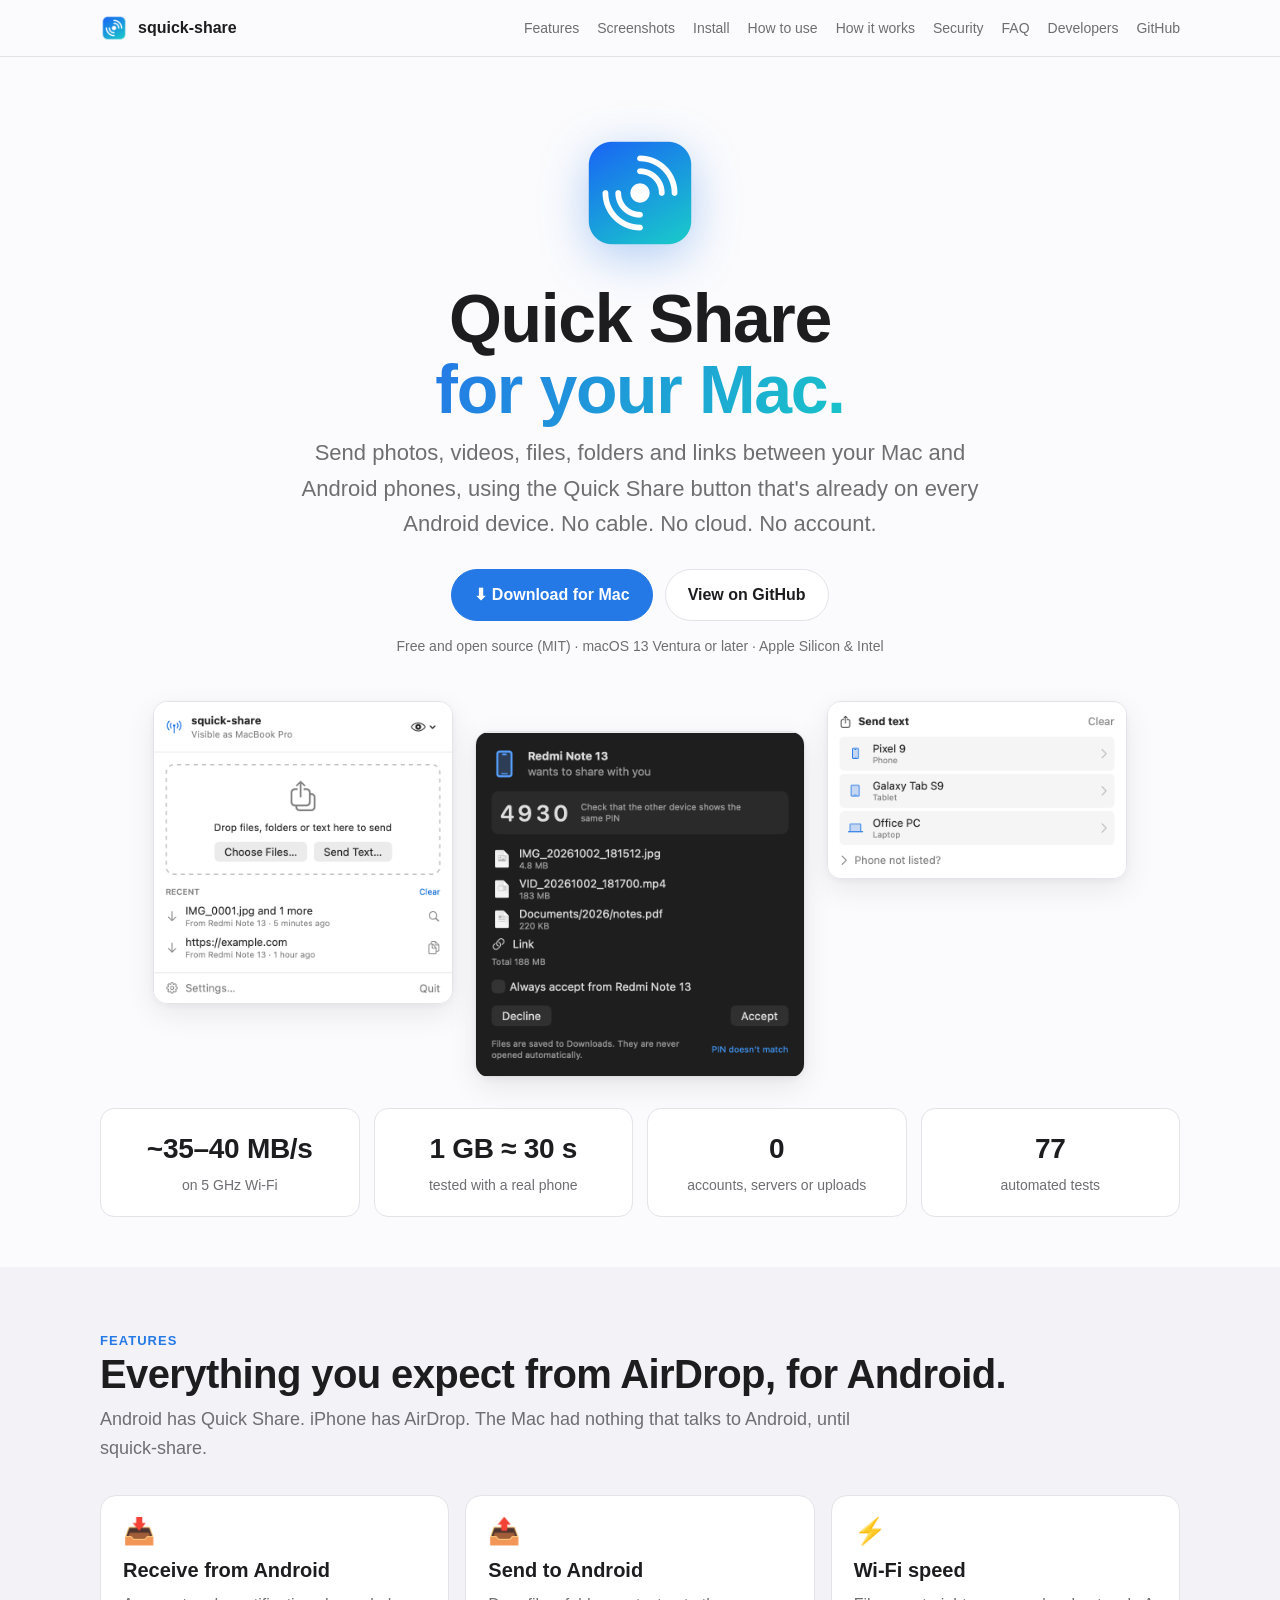
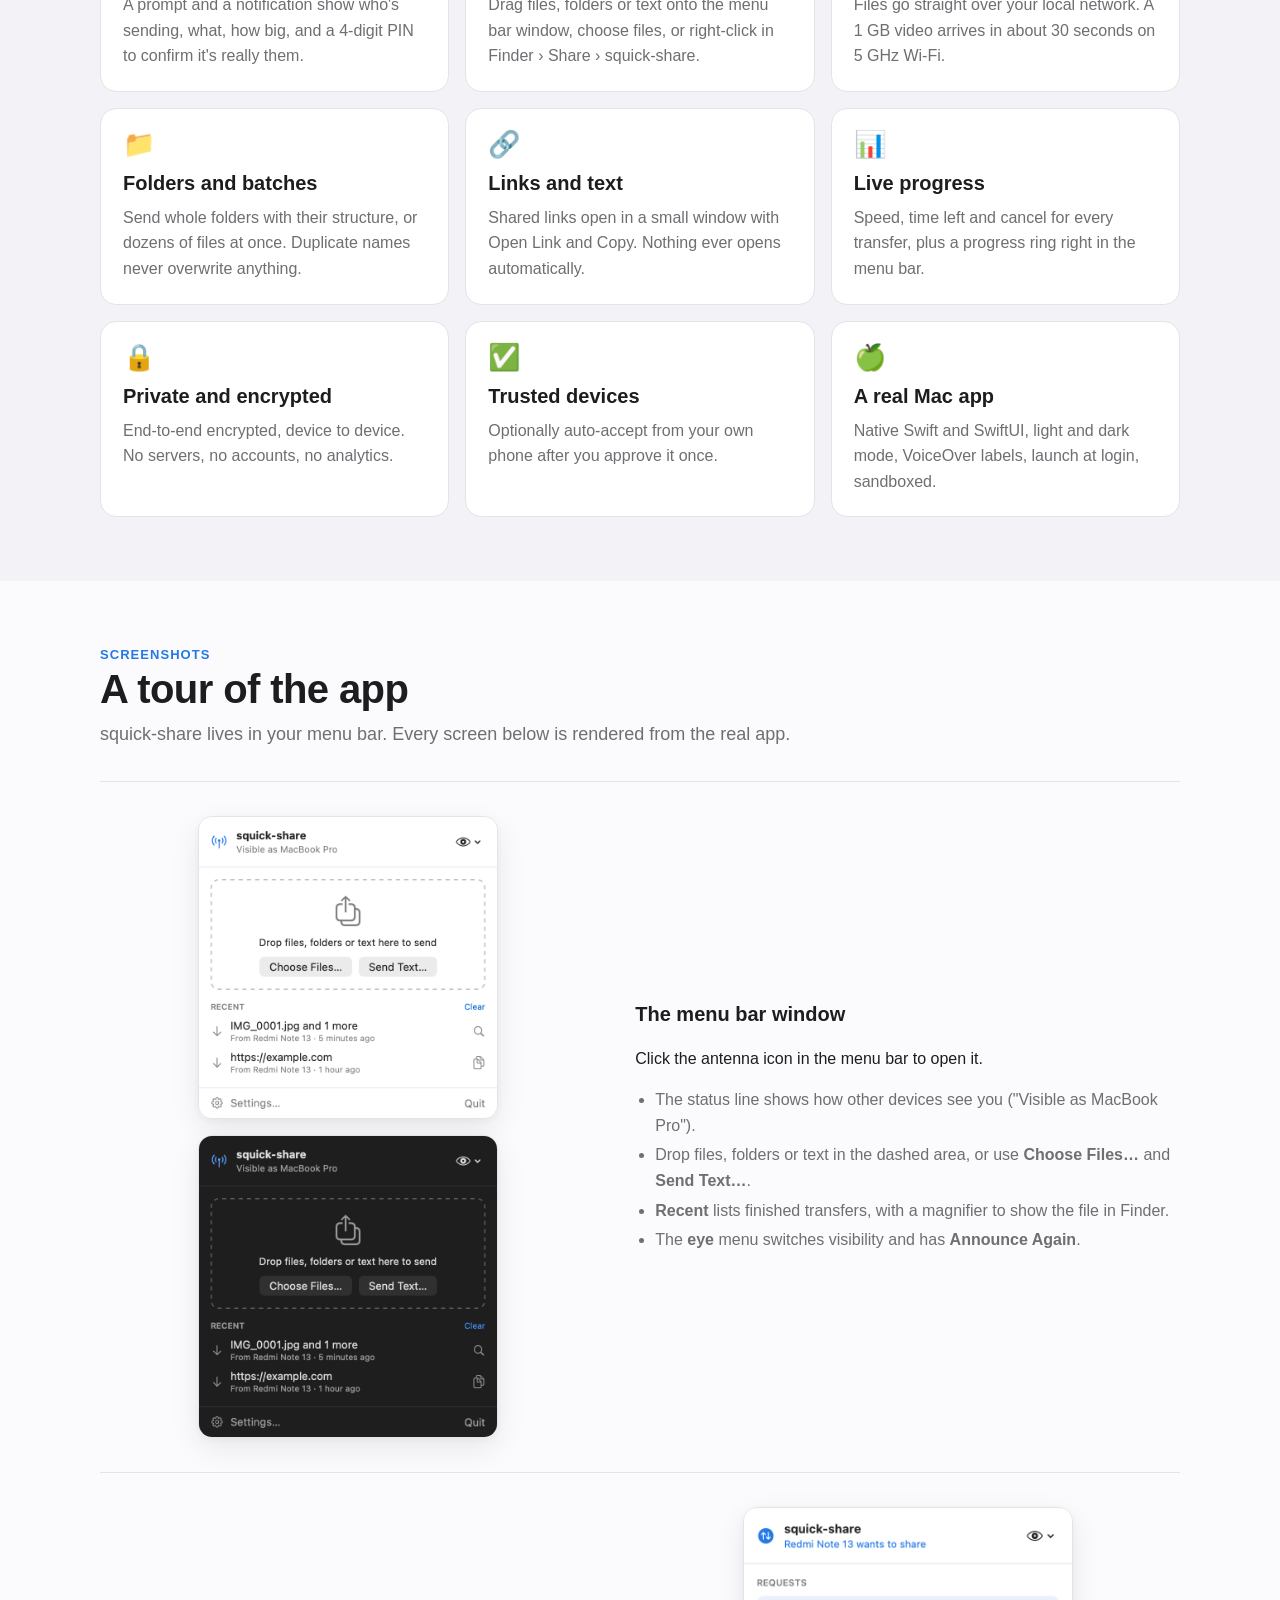
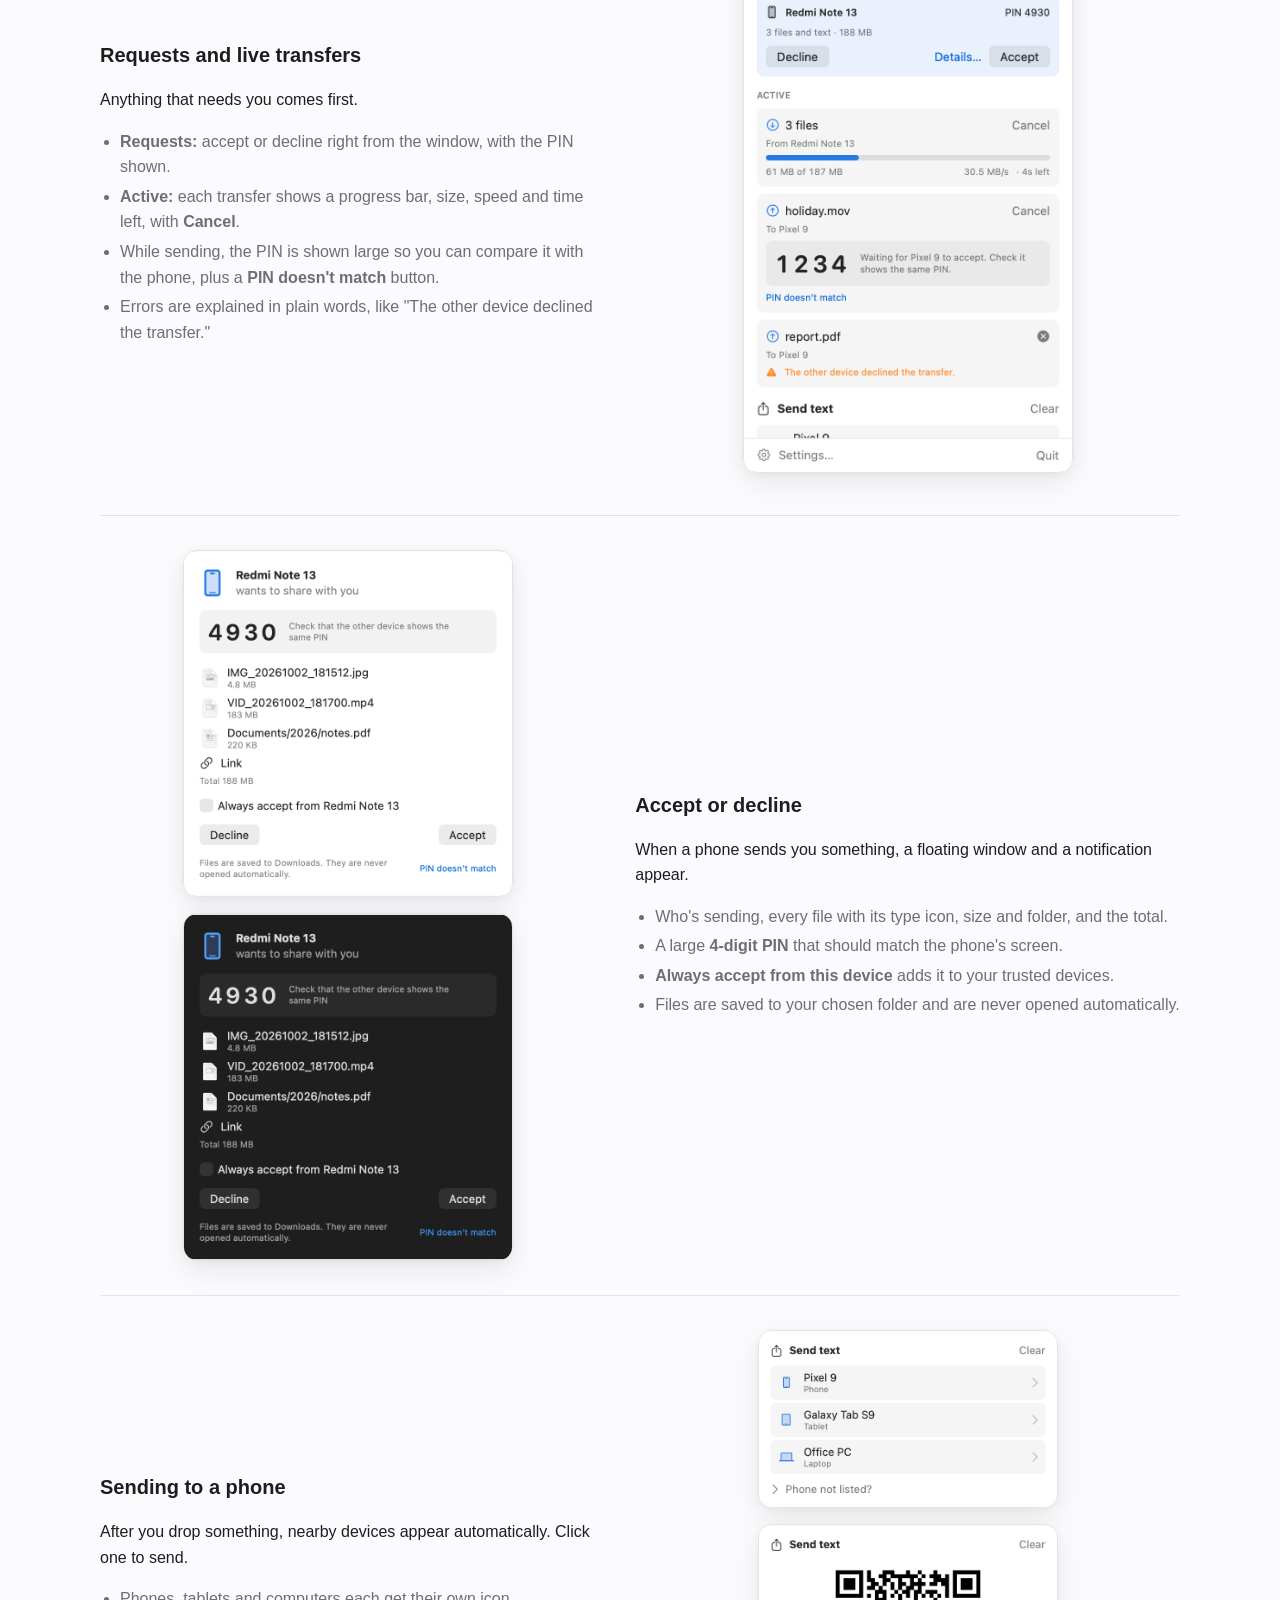
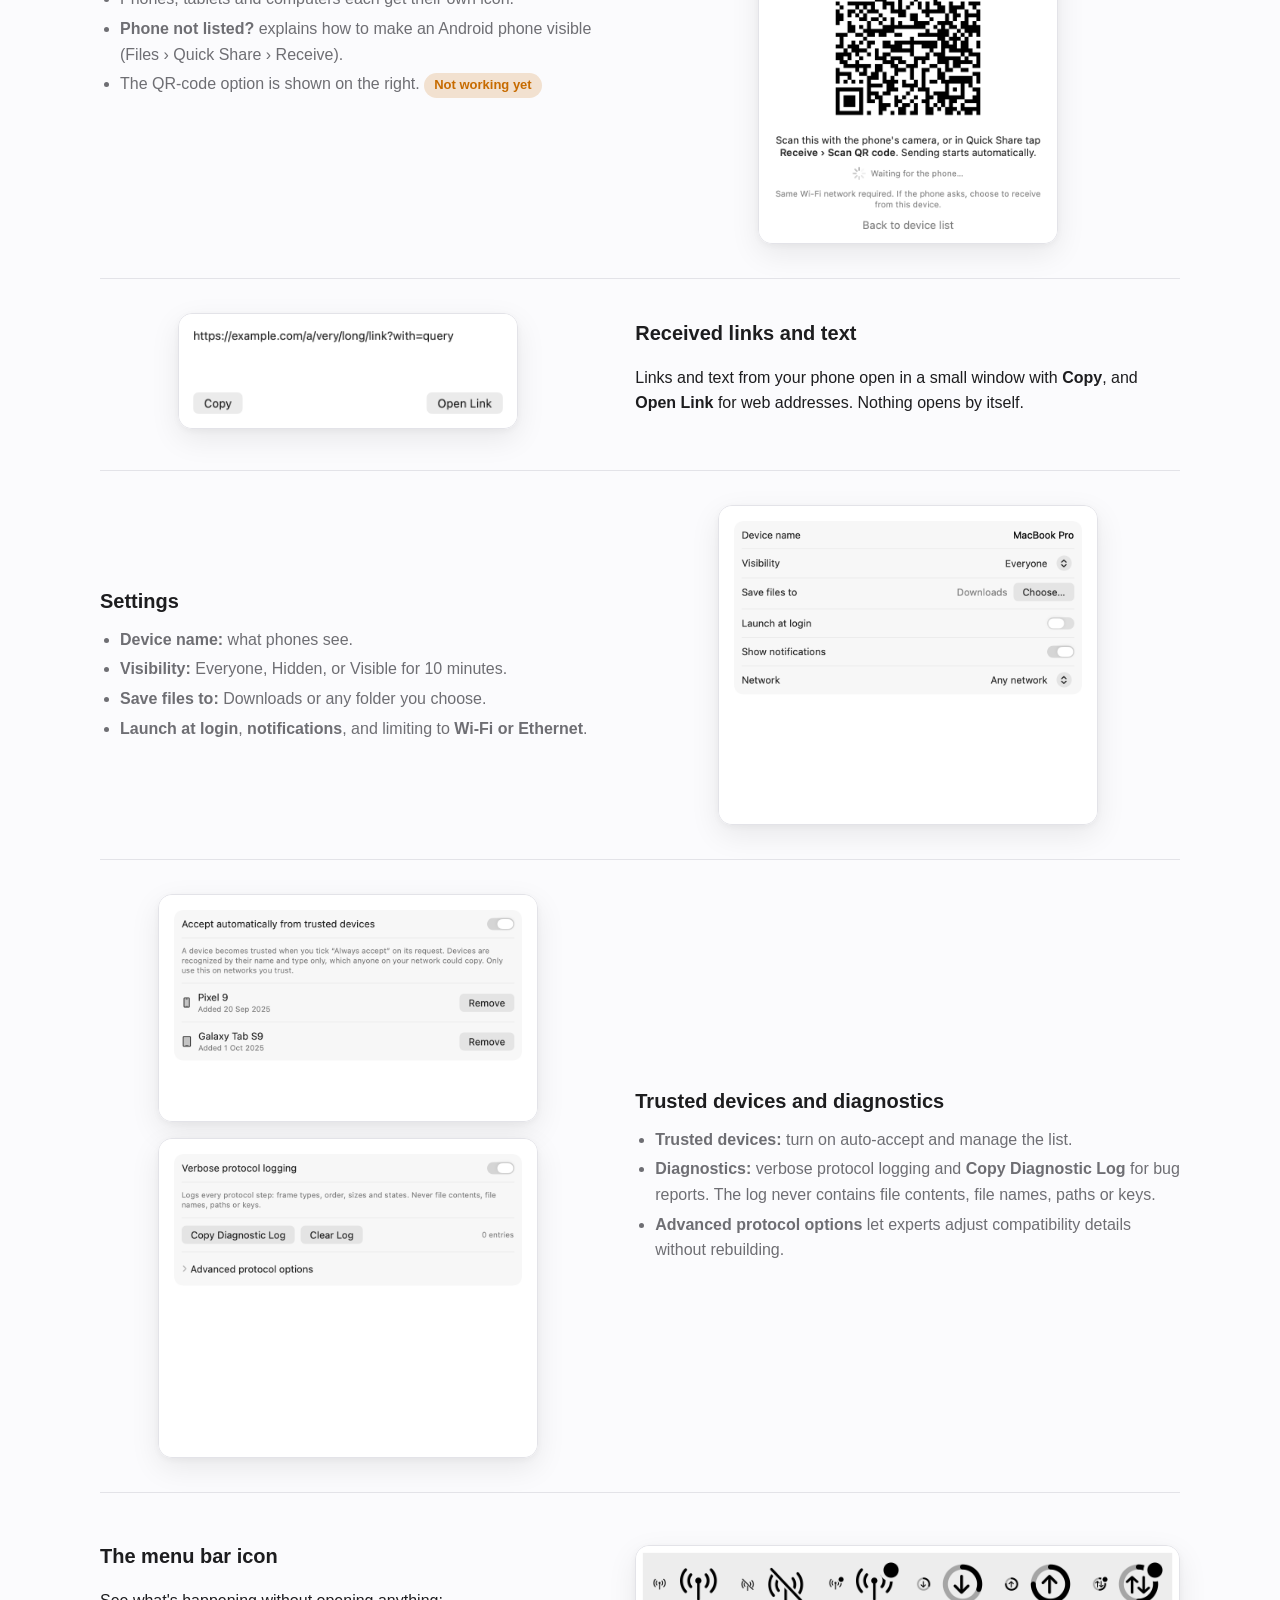
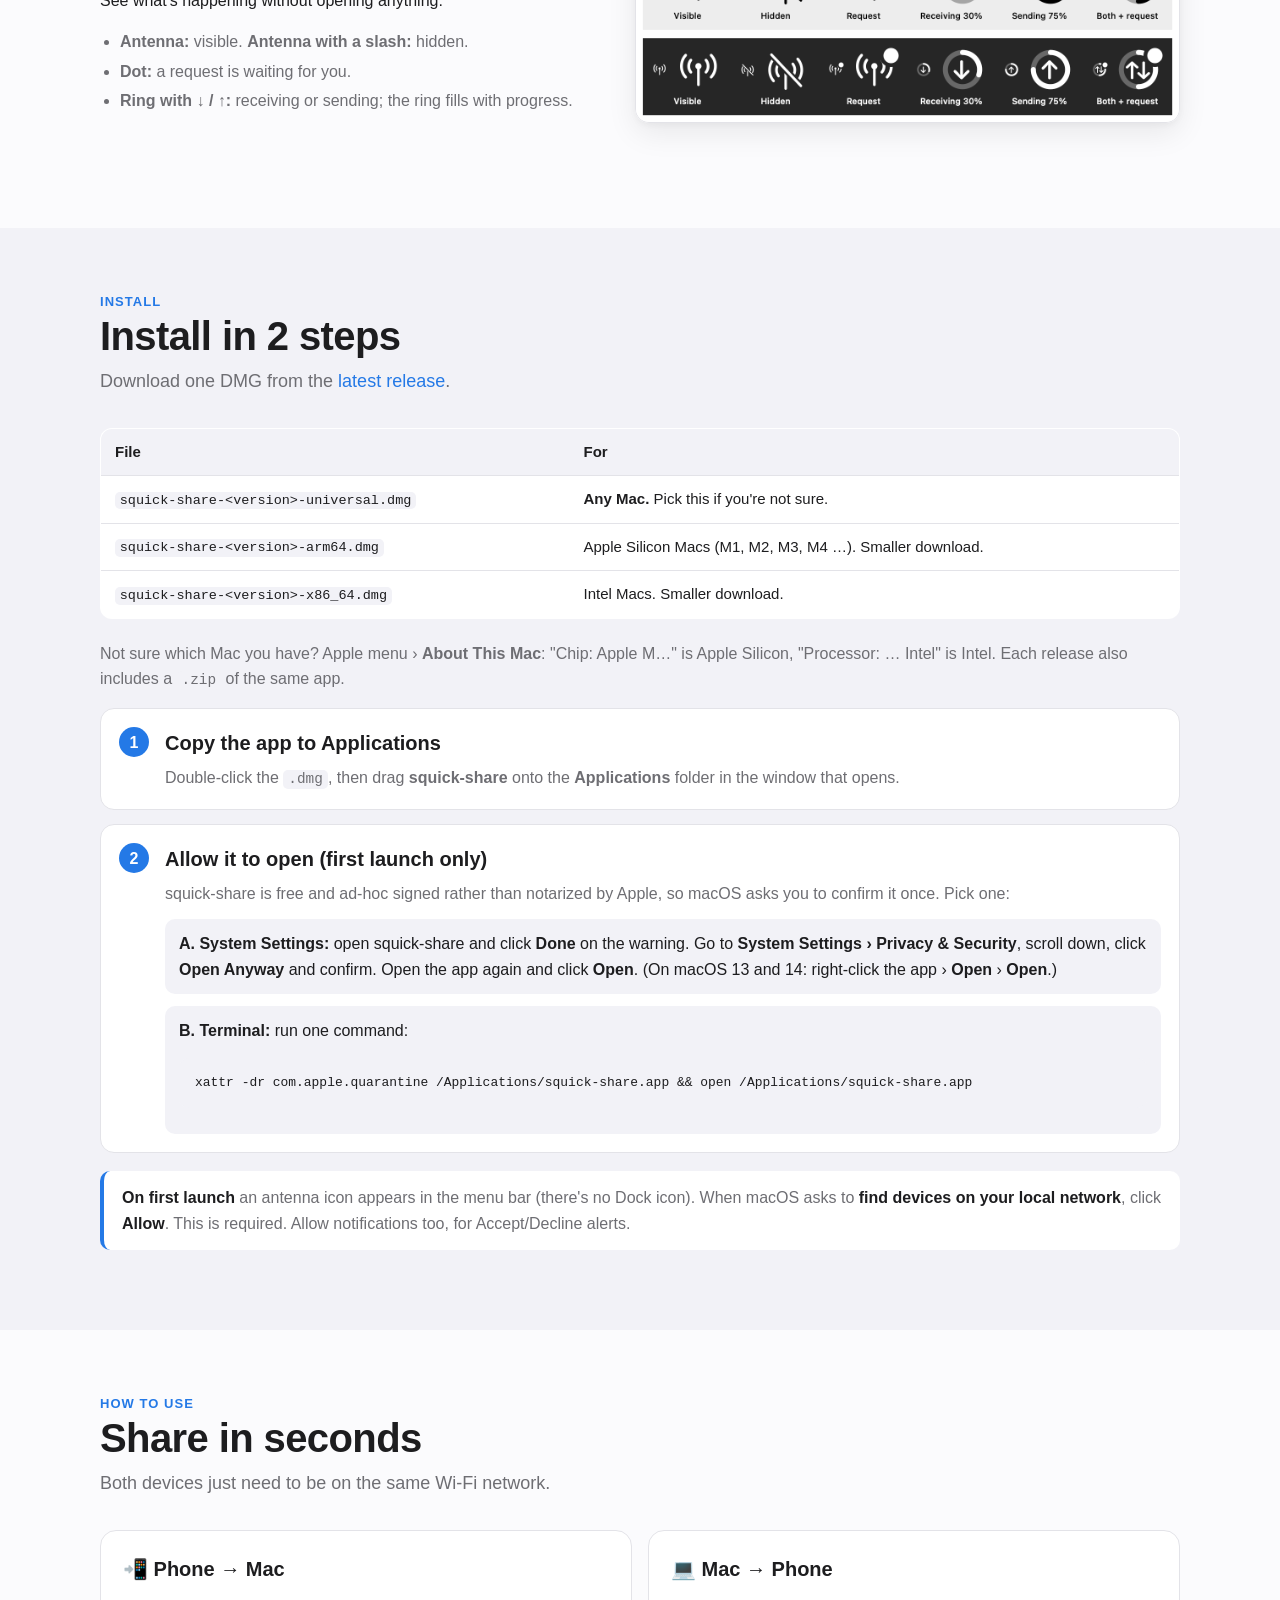
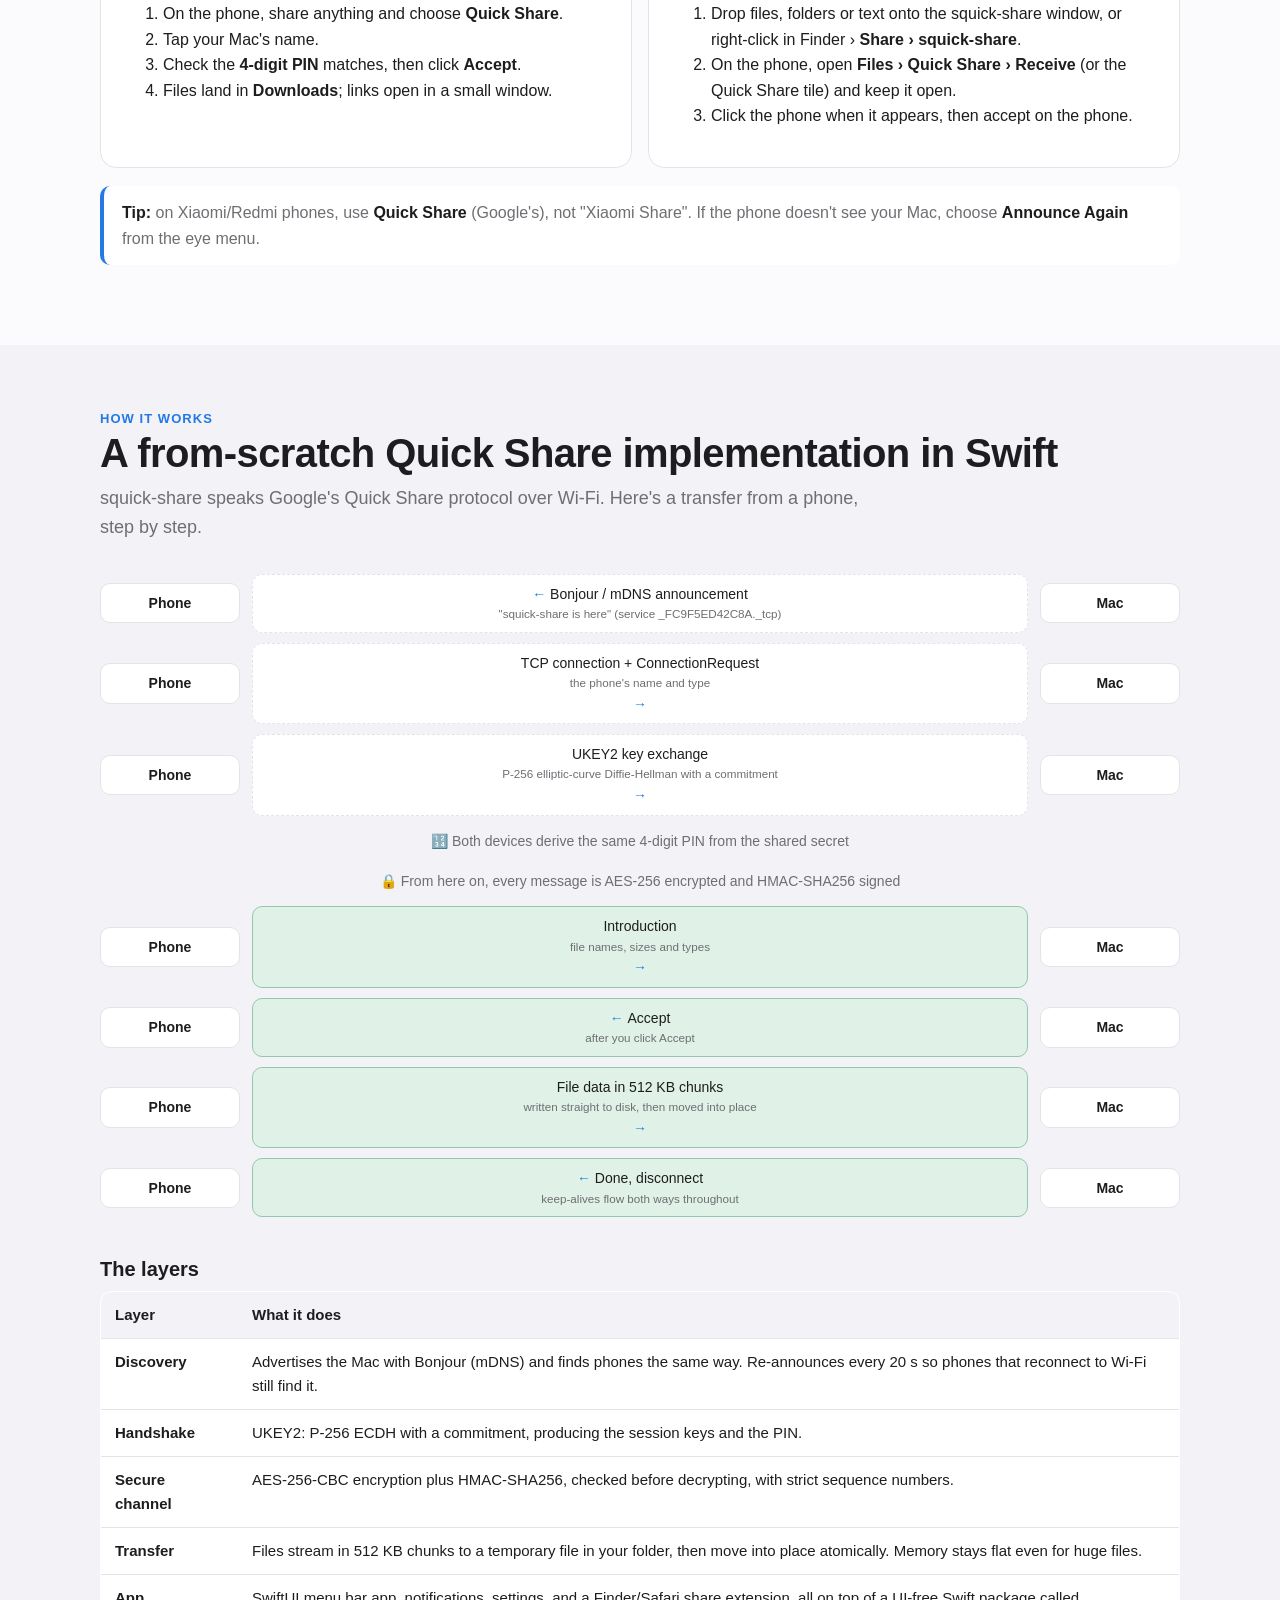
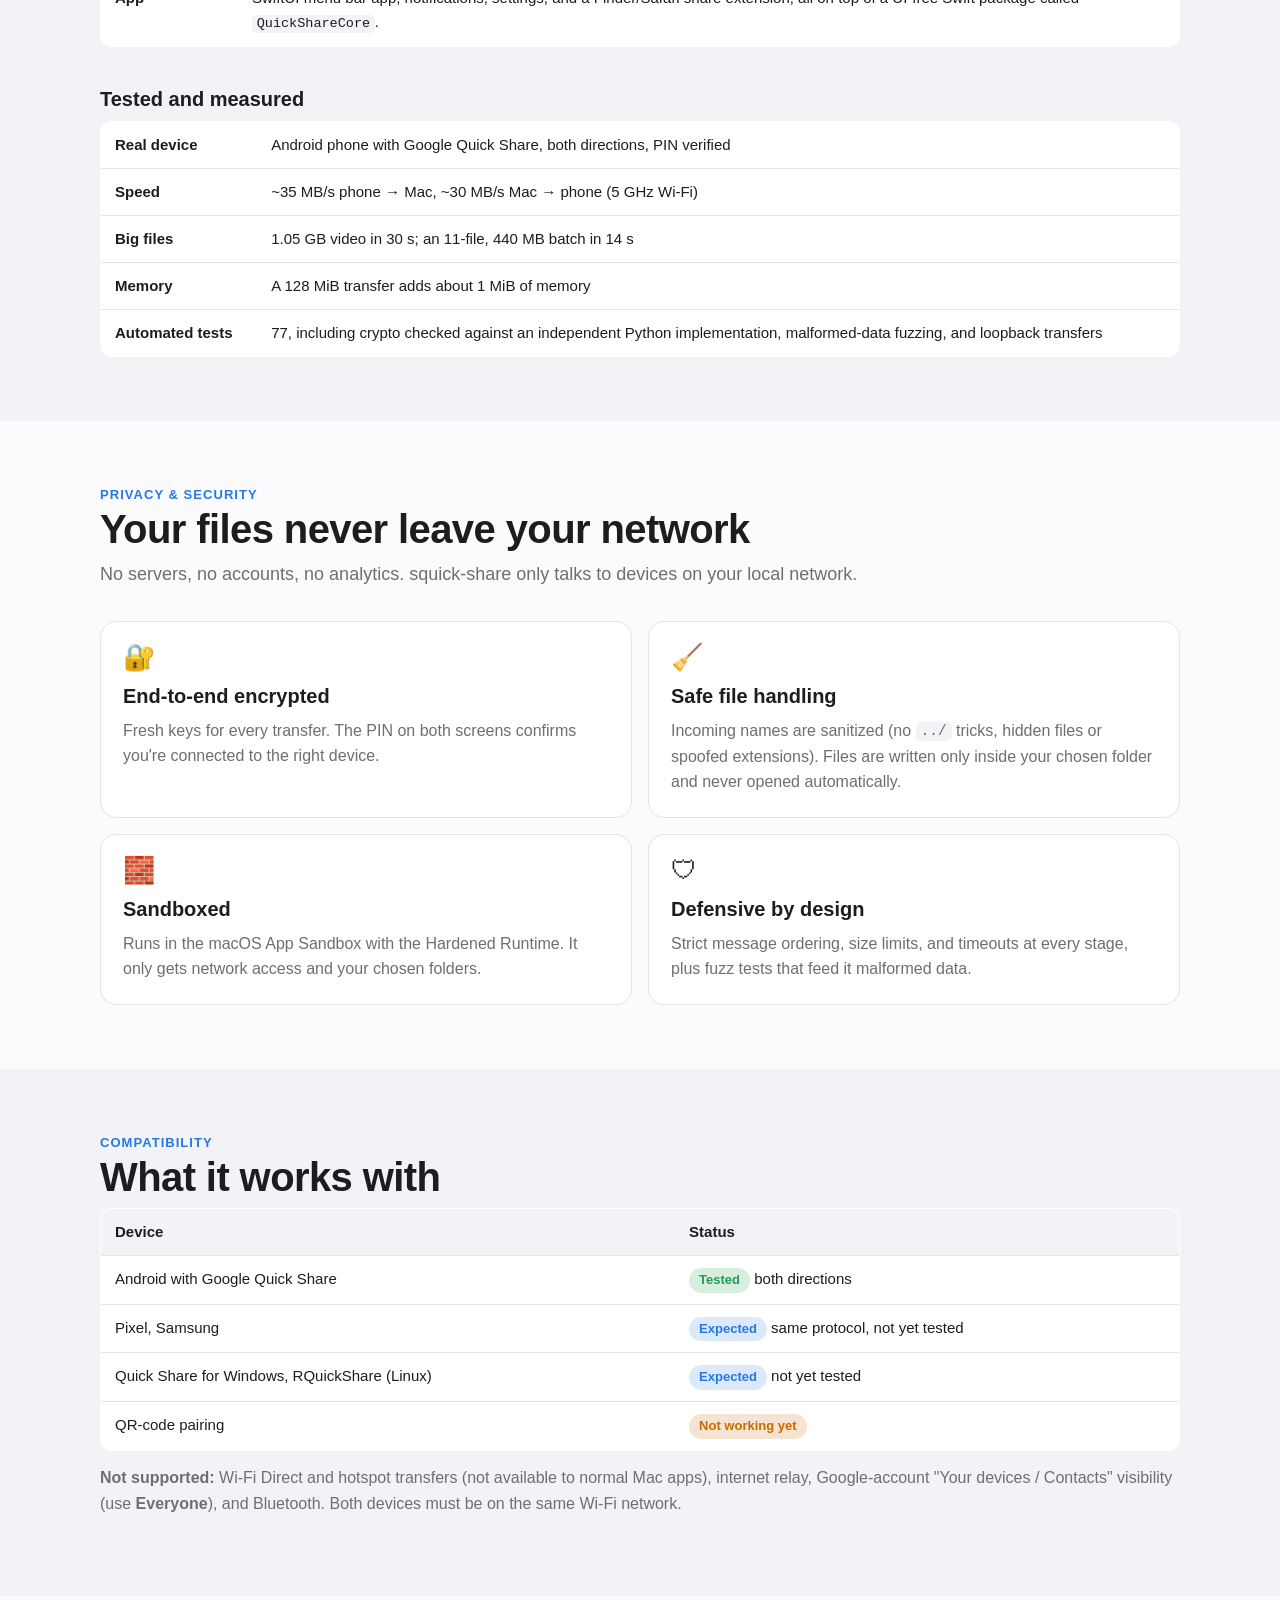
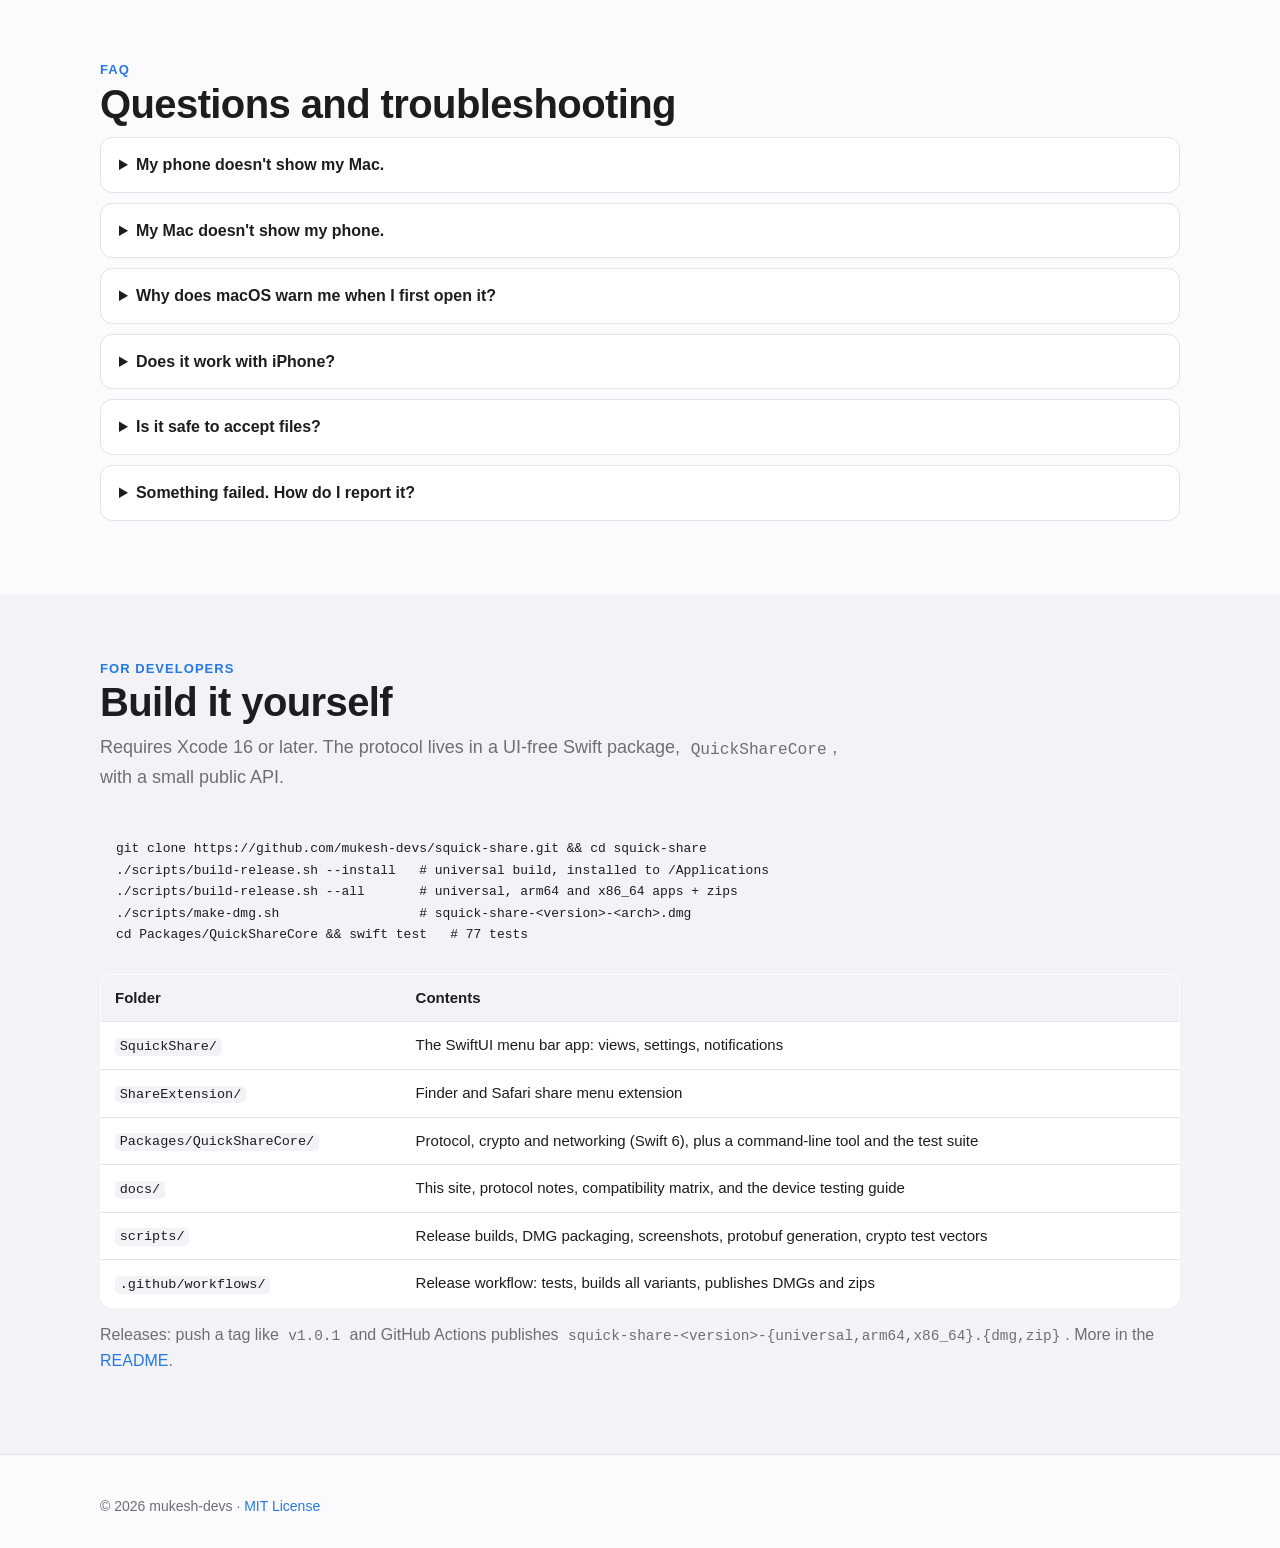
==== docs/index.html @ 453e398e "Docs site: GitHub Pages landing page, screenshots and social preview - docs/index.html: single-page " ====
<!doctype html>
<html lang="en">
<head>
<meta charset="utf-8">
<meta name="viewport" content="width=device-width, initial-scale=1, viewport-fit=cover">
<title>squick-share — Quick Share for your Mac</title>
<meta name="description" content="squick-share is a free, native macOS menu bar app that sends and receives files, folders and links with Android phones using Quick Share. No cable, no cloud, no account.">
<!-- Link previews (WhatsApp, Slack, X, LinkedIn…). These need full addresses, not relative paths.
     Regenerate the image with: swift scripts/make-social-preview.swift -->
<meta property="og:type" content="website">
<meta property="og:site_name" content="squick-share">
<meta property="og:title" content="squick-share — Quick Share for your Mac">
<meta property="og:description" content="AirDrop-style sharing between your Mac and Android phones. Free, private, encrypted, native.">
<meta property="og:url" content="https://mukesh-devs.github.io/squick-share/">
<meta property="og:image" content="https://mukesh-devs.github.io/squick-share/images/social-preview.png">
<meta property="og:image:width" content="1200">
<meta property="og:image:height" content="630">
<meta property="og:image:alt" content="squick-share: Quick Share for your Mac, with screenshots of the menu bar window and an incoming transfer">
<meta name="twitter:card" content="summary_large_image">
<meta name="twitter:title" content="squick-share — Quick Share for your Mac">
<meta name="twitter:description" content="AirDrop-style sharing between your Mac and Android phones. Free, private, encrypted, native.">
<meta name="twitter:image" content="https://mukesh-devs.github.io/squick-share/images/social-preview.png">
<link rel="icon" type="image/png" href="images/app-icon.png">
<style>
  :root {
    --bg: #fbfbfd;
    --bg-alt: #f2f2f7;
    --card: #ffffff;
    --text: #1d1d1f;
    --muted: #6e6e73;
    --line: #e3e3e8;
    --accent: #2479e6;
    --accent-2: #19c3c9;
    --ok: #1f9d55;
    --warn: #c76b00;
    --code-bg: #f2f2f7;
    --shadow: 0 10px 30px rgba(0, 0, 0, 0.08), 0 2px 6px rgba(0, 0, 0, 0.04);
    color-scheme: light;
  }
  @media (prefers-color-scheme: dark) {
    :root {
      --bg: #0f1012;
      --bg-alt: #17181b;
      --card: #1c1d21;
      --text: #f5f5f7;
      --muted: #a1a1a6;
      --line: #2c2d31;
      --accent: #5aa2ff;
      --accent-2: #3fd6db;
      --ok: #4ad07f;
      --warn: #ffb04a;
      --code-bg: #232428;
      --shadow: 0 10px 30px rgba(0, 0, 0, 0.45);
      color-scheme: dark;
    }
  }
  * { box-sizing: border-box; }
  html { scroll-behavior: smooth; scroll-padding-top: 72px; }
  body {
    margin: 0;
    background: var(--bg);
    color: var(--text);
    font: 16px/1.6 -apple-system, BlinkMacSystemFont, "SF Pro Text", "Segoe UI", Roboto, Helvetica, Arial, sans-serif;
    -webkit-font-smoothing: antialiased;
  }
  a { color: var(--accent); text-decoration: none; }
  a:hover { text-decoration: underline; }
  img { max-width: 100%; height: auto; }
  code, pre { font-family: ui-monospace, "SF Mono", Menlo, Consolas, monospace; font-size: 0.9em; }
  code { background: var(--code-bg); padding: 0.1em 0.35em; border-radius: 5px; }
  pre { background: var(--code-bg); padding: 14px 16px; border-radius: 10px; overflow-x: auto; line-height: 1.5; }
  pre code { background: none; padding: 0; }
  .wrap { max-width: 1120px; margin: 0 auto; padding: 0 20px; }

  /* Navigation */
  nav {
    position: sticky; top: env(safe-area-inset-top, 0px); z-index: 10;
    background: color-mix(in srgb, var(--bg) 82%, transparent);
    backdrop-filter: saturate(180%) blur(16px); -webkit-backdrop-filter: saturate(180%) blur(16px);
    border-bottom: 1px solid var(--line);
  }
  nav .wrap { display: flex; align-items: center; gap: 18px; height: 56px; }
  nav .brand { display: flex; align-items: center; gap: 10px; font-weight: 700; color: var(--text); }
  nav .brand img { width: 28px; height: 28px; }
  nav .links { display: flex; gap: 18px; margin-left: auto; overflow-x: auto; white-space: nowrap; scrollbar-width: none; }
  nav .links a { color: var(--muted); font-size: 14px; }
  nav .links a:hover { color: var(--text); text-decoration: none; }
  @media (max-width: 820px) { nav .links .opt { display: none; } }

  /* Hero */
  .hero { text-align: center; padding: 72px 0 40px; }
  .hero .icon { width: 128px; height: 128px; filter: drop-shadow(0 12px 24px rgba(36, 121, 230, 0.35)); }
  .hero h1 { font-size: clamp(40px, 7vw, 68px); line-height: 1.05; margin: 18px 0 10px; letter-spacing: -0.02em; }
  .hero h1 span {
    background: linear-gradient(120deg, var(--accent), var(--accent-2));
    -webkit-background-clip: text; background-clip: text; color: transparent;
  }
  .hero p.lead { font-size: clamp(18px, 2.4vw, 22px); color: var(--muted); max-width: 720px; margin: 0 auto 28px; }
  .buttons { display: flex; gap: 12px; justify-content: center; flex-wrap: wrap; }
  .btn {
    display: inline-flex; align-items: center; gap: 8px; padding: 12px 22px; border-radius: 999px;
    font-weight: 600; font-size: 16px; border: 1px solid var(--line); color: var(--text); background: var(--card);
  }
  .btn:hover { text-decoration: none; border-color: var(--accent); }
  .btn.primary { background: var(--accent); border-color: var(--accent); color: #fff; }
  .btn.primary:hover { filter: brightness(1.08); }
  .hero .note { color: var(--muted); font-size: 14px; margin-top: 14px; }
  .hero-shots { display: flex; gap: 22px; justify-content: center; align-items: flex-start; flex-wrap: wrap; margin-top: 44px; }
  .hero-shots img { border-radius: 14px; box-shadow: var(--shadow); border: 1px solid var(--line); }
  .hero-shots .a { width: 300px; }
  .hero-shots .b { width: 330px; margin-top: 30px; }
  .hero-shots .c { width: 300px; }

  /* Stats */
  .stats { display: grid; grid-template-columns: repeat(4, 1fr); gap: 14px; margin: 30px 0 10px; }
  .stat { background: var(--card); border: 1px solid var(--line); border-radius: 14px; padding: 18px; text-align: center; }
  .stat b { display: block; font-size: 28px; letter-spacing: -0.01em; }
  .stat span { color: var(--muted); font-size: 14px; }
  @media (max-width: 760px) { .stats { grid-template-columns: repeat(2, 1fr); } }

  /* Sections */
  section { padding: 64px 0; }
  section.alt { background: var(--bg-alt); }
  h2 { font-size: clamp(28px, 4vw, 40px); letter-spacing: -0.015em; margin: 0 0 8px; line-height: 1.15; }
  h3 { font-size: 20px; margin: 0 0 6px; }
  .kicker { color: var(--accent); font-weight: 700; font-size: 13px; text-transform: uppercase; letter-spacing: 0.08em; }
  .sub { color: var(--muted); font-size: 18px; max-width: 760px; margin: 0 0 32px; }

  .grid { display: grid; gap: 16px; }
  .g3 { grid-template-columns: repeat(3, 1fr); }
  .g2 { grid-template-columns: repeat(2, 1fr); }
  @media (max-width: 900px) { .g3 { grid-template-columns: repeat(2, 1fr); } }
  @media (max-width: 620px) { .g3, .g2 { grid-template-columns: 1fr; } }
  .card { background: var(--card); border: 1px solid var(--line); border-radius: 16px; padding: 22px; }
  .card .emoji { font-size: 26px; line-height: 1; margin-bottom: 10px; }
  .card p { margin: 0; color: var(--muted); }

  /* Screenshot tour */
  .shot { display: grid; grid-template-columns: 1fr 1.1fr; gap: 40px; align-items: center; padding: 34px 0; border-top: 1px solid var(--line); }
  .shot:first-of-type { border-top: 0; }
  .shot.flip .media { order: 2; }
  .shot .media { text-align: center; }
  .shot .media img { border-radius: 14px; box-shadow: var(--shadow); border: 1px solid var(--line); }
  .shot .media .pair { display: flex; gap: 16px; justify-content: center; flex-wrap: wrap; }
  .shot ul { color: var(--muted); padding-left: 20px; margin: 10px 0 0; }
  .shot li { margin: 4px 0; }
  @media (max-width: 820px) { .shot { grid-template-columns: 1fr; gap: 20px; } .shot.flip .media { order: 0; } }
  .icons-strip { margin-top: 18px; border-radius: 14px; border: 1px solid var(--line); box-shadow: var(--shadow); }

  /* Tables */
  .table-wrap { overflow-x: auto; }
  table { width: 100%; border-collapse: collapse; background: var(--card); border: 1px solid var(--line); border-radius: 12px; overflow: hidden; font-size: 15px; }
  th, td { text-align: left; padding: 11px 14px; border-bottom: 1px solid var(--line); vertical-align: top; }
  th { background: var(--bg-alt); font-weight: 600; }
  tr:last-child td { border-bottom: 0; }

  /* Steps */
  .steps { counter-reset: step; display: grid; gap: 14px; }
  .step { position: relative; background: var(--card); border: 1px solid var(--line); border-radius: 14px; padding: 18px 18px 18px 64px; }
  .step::before {
    counter-increment: step; content: counter(step);
    position: absolute; left: 18px; top: 18px; width: 30px; height: 30px; border-radius: 50%;
    background: var(--accent); color: #fff; font-weight: 700; display: grid; place-items: center;
  }
  .step h3 { margin-bottom: 4px; }
  .step p { margin: 6px 0 0; color: var(--muted); }
  .option { margin-top: 12px; padding: 12px 14px; border-radius: 10px; background: var(--bg-alt); }
  .option b { color: var(--text); }

  /* Protocol flow */
  .flow { display: grid; gap: 10px; }
  .flow .row { display: grid; grid-template-columns: 140px 1fr 140px; align-items: center; gap: 12px; }
  .flow .who { font-weight: 700; text-align: center; padding: 8px; border-radius: 10px; background: var(--card); border: 1px solid var(--line); font-size: 14px; }
  .flow .msg { position: relative; text-align: center; font-size: 14px; padding: 8px 12px; border-radius: 10px; }
  .flow .msg.plain { background: var(--card); border: 1px dashed var(--line); }
  .flow .msg.enc { background: color-mix(in srgb, var(--ok) 14%, var(--card)); border: 1px solid color-mix(in srgb, var(--ok) 40%, var(--line)); }
  .flow .msg small { display: block; color: var(--muted); }
  .flow .arrow-r::after { content: " →"; font-weight: 700; color: var(--accent); }
  .flow .arrow-l::before { content: "← "; font-weight: 700; color: var(--accent); }
  .flow .note { text-align: center; color: var(--muted); font-size: 14px; padding: 4px 0; }
  @media (max-width: 620px) { .flow .row { grid-template-columns: 1fr; } .flow .who { display: none; } }

  .callout { border-left: 4px solid var(--accent); background: var(--card); padding: 14px 18px; border-radius: 10px; color: var(--muted); }
  .callout b { color: var(--text); }
  .pill { display: inline-block; padding: 2px 10px; border-radius: 999px; font-size: 13px; font-weight: 600; }
  .pill.ok { background: color-mix(in srgb, var(--ok) 18%, transparent); color: var(--ok); }
  .pill.soon { background: color-mix(in srgb, var(--accent) 16%, transparent); color: var(--accent); }
  .pill.no { background: color-mix(in srgb, var(--warn) 18%, transparent); color: var(--warn); }

  details { background: var(--card); border: 1px solid var(--line); border-radius: 12px; padding: 14px 18px; margin: 10px 0; }
  details summary { cursor: pointer; font-weight: 600; }
  details p, details ul, details pre { color: var(--muted); }

  footer { padding: 40px 0 calc(40px + env(safe-area-inset-bottom, 0px)); color: var(--muted); font-size: 14px; border-top: 1px solid var(--line); }
  footer .wrap { display: flex; gap: 16px; justify-content: space-between; flex-wrap: wrap; }
</style>
</head>
<body>

<nav>
  <div class="wrap">
    <a class="brand" href="#top"><img src="images/app-icon.png" alt="">squick-share</a>
    <div class="links">
      <a href="#features">Features</a>
      <a href="#tour">Screenshots</a>
      <a href="#install">Install</a>
      <a href="#use" class="opt">How to use</a>
      <a href="#how" class="opt">How it works</a>
      <a href="#security" class="opt">Security</a>
      <a href="#faq" class="opt">FAQ</a>
      <a href="#developers" class="opt">Developers</a>
      <a data-repo="" href="https://github.com/mukesh-devs/squick-share">GitHub</a>
    </div>
  </div>
</nav>

<header class="hero" id="top">
  <div class="wrap">
    <img class="icon" src="images/app-icon.png" alt="squick-share app icon">
    <h1>Quick Share<br><span>for your Mac.</span></h1>
    <p class="lead">Send photos, videos, files, folders and links between your Mac and Android phones, using the Quick Share button that's already on every Android device. No cable. No cloud. No account.</p>
    <div class="buttons">
      <a class="btn primary" data-repo="releases/latest" href="https://github.com/mukesh-devs/squick-share/releases/latest">⬇︎ Download for Mac</a>
      <a class="btn" data-repo="" href="https://github.com/mukesh-devs/squick-share">View on GitHub</a>
    </div>
    <p class="note">Free and open source (MIT) · macOS 13 Ventura or later · Apple Silicon &amp; Intel</p>
    <div class="hero-shots">
      <img class="a" src="images/popover-idle-light.png" alt="The squick-share menu bar window">
      <img class="b" src="images/request-dark.png" alt="An incoming transfer with its PIN, in dark mode">
      <img class="c" src="images/send-list.png" alt="Choosing a nearby device to send to">
    </div>
    <div class="stats">
      <div class="stat"><b>~35–40 MB/s</b><span>on 5 GHz Wi-Fi</span></div>
      <div class="stat"><b>1 GB ≈ 30 s</b><span>tested with a real phone</span></div>
      <div class="stat"><b>0</b><span>accounts, servers or uploads</span></div>
      <div class="stat"><b>77</b><span>automated tests</span></div>
    </div>
  </div>
</header>

<section id="features" class="alt">
  <div class="wrap">
    <div class="kicker">Features</div>
    <h2>Everything you expect from AirDrop, for Android.</h2>
    <p class="sub">Android has Quick Share. iPhone has AirDrop. The Mac had nothing that talks to Android, until squick-share.</p>
    <div class="grid g3">
      <div class="card"><div class="emoji">📥</div><h3>Receive from Android</h3><p>A prompt and a notification show who's sending, what, how big, and a 4-digit PIN to confirm it's really them.</p></div>
      <div class="card"><div class="emoji">📤</div><h3>Send to Android</h3><p>Drag files, folders or text onto the menu bar window, choose files, or right-click in Finder › Share › squick-share.</p></div>
      <div class="card"><div class="emoji">⚡</div><h3>Wi-Fi speed</h3><p>Files go straight over your local network. A 1 GB video arrives in about 30 seconds on 5 GHz Wi-Fi.</p></div>
      <div class="card"><div class="emoji">📁</div><h3>Folders and batches</h3><p>Send whole folders with their structure, or dozens of files at once. Duplicate names never overwrite anything.</p></div>
      <div class="card"><div class="emoji">🔗</div><h3>Links and text</h3><p>Shared links open in a small window with Open Link and Copy. Nothing ever opens automatically.</p></div>
      <div class="card"><div class="emoji">📊</div><h3>Live progress</h3><p>Speed, time left and cancel for every transfer, plus a progress ring right in the menu bar.</p></div>
      <div class="card"><div class="emoji">🔒</div><h3>Private and encrypted</h3><p>End-to-end encrypted, device to device. No servers, no accounts, no analytics.</p></div>
      <div class="card"><div class="emoji">✅</div><h3>Trusted devices</h3><p>Optionally auto-accept from your own phone after you approve it once.</p></div>
      <div class="card"><div class="emoji">🍏</div><h3>A real Mac app</h3><p>Native Swift and SwiftUI, light and dark mode, VoiceOver labels, launch at login, sandboxed.</p></div>
    </div>
  </div>
</section>

<section id="tour">
  <div class="wrap">
    <div class="kicker">Screenshots</div>
    <h2>A tour of the app</h2>
    <p class="sub">squick-share lives in your menu bar. Every screen below is rendered from the real app.</p>

    <div class="shot">
      <div class="media"><div class="pair">
        <img src="images/popover-idle-light.png" width="300" alt="Menu bar window, light mode">
        <img src="images/popover-idle-dark.png" width="300" alt="Menu bar window, dark mode">
      </div></div>
      <div>
        <h3>The menu bar window</h3>
        <p>Click the antenna icon in the menu bar to open it.</p>
        <ul>
          <li>The status line shows how other devices see you ("Visible as MacBook Pro").</li>
          <li>Drop files, folders or text in the dashed area, or use <b>Choose Files…</b> and <b>Send Text…</b>.</li>
          <li><b>Recent</b> lists finished transfers, with a magnifier to show the file in Finder.</li>
          <li>The <b>eye</b> menu switches visibility and has <b>Announce Again</b>.</li>
        </ul>
      </div>
    </div>

    <div class="shot flip">
      <div class="media"><img src="images/popover-light.png" width="330" alt="Requests and active transfers"></div>
      <div>
        <h3>Requests and live transfers</h3>
        <p>Anything that needs you comes first.</p>
        <ul>
          <li><b>Requests:</b> accept or decline right from the window, with the PIN shown.</li>
          <li><b>Active:</b> each transfer shows a progress bar, size, speed and time left, with <b>Cancel</b>.</li>
          <li>While sending, the PIN is shown large so you can compare it with the phone, plus a <b>PIN doesn't match</b> button.</li>
          <li>Errors are explained in plain words, like "The other device declined the transfer."</li>
        </ul>
      </div>
    </div>

    <div class="shot">
      <div class="media"><div class="pair">
        <img src="images/request-light.png" width="330" alt="Incoming transfer prompt, light mode">
        <img src="images/request-dark.png" width="330" alt="Incoming transfer prompt, dark mode">
      </div></div>
      <div>
        <h3>Accept or decline</h3>
        <p>When a phone sends you something, a floating window and a notification appear.</p>
        <ul>
          <li>Who's sending, every file with its type icon, size and folder, and the total.</li>
          <li>A large <b>4-digit PIN</b> that should match the phone's screen.</li>
          <li><b>Always accept from this device</b> adds it to your trusted devices.</li>
          <li>Files are saved to your chosen folder and are never opened automatically.</li>
        </ul>
      </div>
    </div>

    <div class="shot flip">
      <div class="media"><div class="pair">
        <img src="images/send-list.png" width="300" alt="Choosing a nearby device">
        <img src="images/send-qr.png" width="300" alt="Send panel with QR code">
      </div></div>
      <div>
        <h3>Sending to a phone</h3>
        <p>After you drop something, nearby devices appear automatically. Click one to send.</p>
        <ul>
          <li>Phones, tablets and computers each get their own icon.</li>
          <li><b>Phone not listed?</b> explains how to make an Android phone visible (Files › Quick Share › Receive).</li>
          <li>The QR-code option is shown on the right. <span class="pill no">Not working yet</span></li>
        </ul>
      </div>
    </div>

    <div class="shot">
      <div class="media"><img src="images/text.png" width="340" alt="Received text window"></div>
      <div>
        <h3>Received links and text</h3>
        <p>Links and text from your phone open in a small window with <b>Copy</b>, and <b>Open Link</b> for web addresses. Nothing opens by itself.</p>
      </div>
    </div>

    <div class="shot flip">
      <div class="media"><div class="pair">
        <img src="images/settings-general.png" width="380" alt="General settings">
      </div></div>
      <div>
        <h3>Settings</h3>
        <ul>
          <li><b>Device name:</b> what phones see.</li>
          <li><b>Visibility:</b> Everyone, Hidden, or Visible for 10 minutes.</li>
          <li><b>Save files to:</b> Downloads or any folder you choose.</li>
          <li><b>Launch at login</b>, <b>notifications</b>, and limiting to <b>Wi-Fi or Ethernet</b>.</li>
        </ul>
      </div>
    </div>

    <div class="shot">
      <div class="media"><div class="pair">
        <img src="images/settings-trusted.png" width="380" alt="Trusted devices settings">
        <img src="images/settings-diagnostics.png" width="380" alt="Diagnostics settings">
      </div></div>
      <div>
        <h3>Trusted devices and diagnostics</h3>
        <ul>
          <li><b>Trusted devices:</b> turn on auto-accept and manage the list.</li>
          <li><b>Diagnostics:</b> verbose protocol logging and <b>Copy Diagnostic Log</b> for bug reports. The log never contains file contents, file names, paths or keys.</li>
          <li><b>Advanced protocol options</b> let experts adjust compatibility details without rebuilding.</li>
        </ul>
      </div>
    </div>

    <div class="shot flip">
      <div class="media"><img class="icons-strip" src="images/menubar-icons.png" alt="Menu bar icon states"></div>
      <div>
        <h3>The menu bar icon</h3>
        <p>See what's happening without opening anything:</p>
        <ul>
          <li><b>Antenna:</b> visible. <b>Antenna with a slash:</b> hidden.</li>
          <li><b>Dot:</b> a request is waiting for you.</li>
          <li><b>Ring with ↓ / ↑:</b> receiving or sending; the ring fills with progress.</li>
        </ul>
      </div>
    </div>
  </div>
</section>

<section id="install" class="alt">
  <div class="wrap">
    <div class="kicker">Install</div>
    <h2>Install in 2 steps</h2>
    <p class="sub">Download one DMG from the <a data-repo="releases/latest" href="https://github.com/mukesh-devs/squick-share/releases/latest">latest release</a>.</p>
    <div class="table-wrap" style="margin-bottom:22px">
      <table>
        <tr><th>File</th><th>For</th></tr>
        <tr><td><code>squick-share-&lt;version&gt;-universal.dmg</code></td><td><b>Any Mac.</b> Pick this if you're not sure.</td></tr>
        <tr><td><code>squick-share-&lt;version&gt;-arm64.dmg</code></td><td>Apple Silicon Macs (M1, M2, M3, M4 …). Smaller download.</td></tr>
        <tr><td><code>squick-share-&lt;version&gt;-x86_64.dmg</code></td><td>Intel Macs. Smaller download.</td></tr>
      </table>
    </div>
    <p style="color:var(--muted)">Not sure which Mac you have? Apple menu › <b>About This Mac</b>: "Chip: Apple M…" is Apple Silicon, "Processor: … Intel" is Intel. Each release also includes a <code>.zip</code> of the same app.</p>

    <div class="steps">
      <div class="step">
        <h3>Copy the app to Applications</h3>
        <p>Double-click the <code>.dmg</code>, then drag <b>squick-share</b> onto the <b>Applications</b> folder in the window that opens.</p>
      </div>
      <div class="step">
        <h3>Allow it to open (first launch only)</h3>
        <p>squick-share is free and ad-hoc signed rather than notarized by Apple, so macOS asks you to confirm it once. Pick one:</p>
        <div class="option"><b>A. System Settings:</b> open squick-share and click <b>Done</b> on the warning. Go to <b>System Settings › Privacy &amp; Security</b>, scroll down, click <b>Open Anyway</b> and confirm. Open the app again and click <b>Open</b>. (On macOS 13 and 14: right-click the app › <b>Open</b> › <b>Open</b>.)</div>
        <div class="option"><b>B. Terminal:</b> run one command:
          <pre><code>xattr -dr com.apple.quarantine /Applications/squick-share.app &amp;&amp; open /Applications/squick-share.app</code></pre>
        </div>
      </div>
    </div>
    <p class="callout" style="margin-top:18px"><b>On first launch</b> an antenna icon appears in the menu bar (there's no Dock icon). When macOS asks to <b>find devices on your local network</b>, click <b>Allow</b>. This is required. Allow notifications too, for Accept/Decline alerts.</p>
  </div>
</section>

<section id="use">
  <div class="wrap">
    <div class="kicker">How to use</div>
    <h2>Share in seconds</h2>
    <p class="sub">Both devices just need to be on the same Wi-Fi network.</p>
    <div class="grid g2">
      <div class="card">
        <h3>📲 Phone → Mac</h3>
        <ol>
          <li>On the phone, share anything and choose <b>Quick Share</b>.</li>
          <li>Tap your Mac's name.</li>
          <li>Check the <b>4-digit PIN</b> matches, then click <b>Accept</b>.</li>
          <li>Files land in <b>Downloads</b>; links open in a small window.</li>
        </ol>
      </div>
      <div class="card">
        <h3>💻 Mac → Phone</h3>
        <ol>
          <li>Drop files, folders or text onto the squick-share window, or right-click in Finder › <b>Share › squick-share</b>.</li>
          <li>On the phone, open <b>Files › Quick Share › Receive</b> (or the Quick Share tile) and keep it open.</li>
          <li>Click the phone when it appears, then accept on the phone.</li>
        </ol>
      </div>
    </div>
    <p class="callout" style="margin-top:18px"><b>Tip:</b> on Xiaomi/Redmi phones, use <b>Quick Share</b> (Google's), not "Xiaomi Share". If the phone doesn't see your Mac, choose <b>Announce Again</b> from the eye menu.</p>
  </div>
</section>

<section id="how" class="alt">
  <div class="wrap">
    <div class="kicker">How it works</div>
    <h2>A from-scratch Quick Share implementation in Swift</h2>
    <p class="sub">squick-share speaks Google's Quick Share protocol over Wi-Fi. Here's a transfer from a phone, step by step.</p>
    <div class="flow">
      <div class="row"><div class="who">Phone</div><div class="msg plain arrow-l">Bonjour / mDNS announcement<small>"squick-share is here" (service _FC9F5ED42C8A._tcp)</small></div><div class="who">Mac</div></div>
      <div class="row"><div class="who">Phone</div><div class="msg plain arrow-r">TCP connection + ConnectionRequest<small>the phone's name and type</small></div><div class="who">Mac</div></div>
      <div class="row"><div class="who">Phone</div><div class="msg plain arrow-r">UKEY2 key exchange<small>P-256 elliptic-curve Diffie-Hellman with a commitment</small></div><div class="who">Mac</div></div>
      <div class="note">🔢 Both devices derive the same 4-digit PIN from the shared secret</div>
      <div class="note">🔒 From here on, every message is AES-256 encrypted and HMAC-SHA256 signed</div>
      <div class="row"><div class="who">Phone</div><div class="msg enc arrow-r">Introduction<small>file names, sizes and types</small></div><div class="who">Mac</div></div>
      <div class="row"><div class="who">Phone</div><div class="msg enc arrow-l">Accept<small>after you click Accept</small></div><div class="who">Mac</div></div>
      <div class="row"><div class="who">Phone</div><div class="msg enc arrow-r">File data in 512 KB chunks<small>written straight to disk, then moved into place</small></div><div class="who">Mac</div></div>
      <div class="row"><div class="who">Phone</div><div class="msg enc arrow-l">Done, disconnect<small>keep-alives flow both ways throughout</small></div><div class="who">Mac</div></div>
    </div>

    <h3 style="margin-top:36px">The layers</h3>
    <div class="table-wrap">
      <table>
        <tr><th>Layer</th><th>What it does</th></tr>
        <tr><td><b>Discovery</b></td><td>Advertises the Mac with Bonjour (mDNS) and finds phones the same way. Re-announces every 20 s so phones that reconnect to Wi-Fi still find it.</td></tr>
        <tr><td><b>Handshake</b></td><td>UKEY2: P-256 ECDH with a commitment, producing the session keys and the PIN.</td></tr>
        <tr><td><b>Secure channel</b></td><td>AES-256-CBC encryption plus HMAC-SHA256, checked before decrypting, with strict sequence numbers.</td></tr>
        <tr><td><b>Transfer</b></td><td>Files stream in 512 KB chunks to a temporary file in your folder, then move into place atomically. Memory stays flat even for huge files.</td></tr>
        <tr><td><b>App</b></td><td>SwiftUI menu bar app, notifications, settings, and a Finder/Safari share extension, all on top of a UI-free Swift package called <code>QuickShareCore</code>.</td></tr>
      </table>
    </div>

    <h3 style="margin-top:36px">Tested and measured</h3>
    <div class="table-wrap">
      <table>
        <tr><td><b>Real device</b></td><td>Android phone with Google Quick Share, both directions, PIN verified</td></tr>
        <tr><td><b>Speed</b></td><td>~35 MB/s phone → Mac, ~30 MB/s Mac → phone (5 GHz Wi-Fi)</td></tr>
        <tr><td><b>Big files</b></td><td>1.05 GB video in 30 s; an 11-file, 440 MB batch in 14 s</td></tr>
        <tr><td><b>Memory</b></td><td>A 128 MiB transfer adds about 1 MiB of memory</td></tr>
        <tr><td><b>Automated tests</b></td><td>77, including crypto checked against an independent Python implementation, malformed-data fuzzing, and loopback transfers</td></tr>
      </table>
    </div>
  </div>
</section>

<section id="security">
  <div class="wrap">
    <div class="kicker">Privacy &amp; security</div>
    <h2>Your files never leave your network</h2>
    <p class="sub">No servers, no accounts, no analytics. squick-share only talks to devices on your local network.</p>
    <div class="grid g2">
      <div class="card"><div class="emoji">🔐</div><h3>End-to-end encrypted</h3><p>Fresh keys for every transfer. The PIN on both screens confirms you're connected to the right device.</p></div>
      <div class="card"><div class="emoji">🧹</div><h3>Safe file handling</h3><p>Incoming names are sanitized (no <code>../</code> tricks, hidden files or spoofed extensions). Files are written only inside your chosen folder and never opened automatically.</p></div>
      <div class="card"><div class="emoji">🧱</div><h3>Sandboxed</h3><p>Runs in the macOS App Sandbox with the Hardened Runtime. It only gets network access and your chosen folders.</p></div>
      <div class="card"><div class="emoji">🛡</div><h3>Defensive by design</h3><p>Strict message ordering, size limits, and timeouts at every stage, plus fuzz tests that feed it malformed data.</p></div>
    </div>
  </div>
</section>

<section id="compat" class="alt">
  <div class="wrap">
    <div class="kicker">Compatibility</div>
    <h2>What it works with</h2>
    <div class="table-wrap">
      <table>
        <tr><th>Device</th><th>Status</th></tr>
        <tr><td>Android with Google Quick Share</td><td><span class="pill ok">Tested</span> both directions</td></tr>
        <tr><td>Pixel, Samsung</td><td><span class="pill soon">Expected</span> same protocol, not yet tested</td></tr>
        <tr><td>Quick Share for Windows, RQuickShare (Linux)</td><td><span class="pill soon">Expected</span> not yet tested</td></tr>
        <tr><td>QR-code pairing</td><td><span class="pill no">Not working yet</span></td></tr>
      </table>
    </div>
    <p style="color:var(--muted);margin-top:14px"><b>Not supported:</b> Wi-Fi Direct and hotspot transfers (not available to normal Mac apps), internet relay, Google-account "Your devices / Contacts" visibility (use <b>Everyone</b>), and Bluetooth. Both devices must be on the same Wi-Fi network.</p>
  </div>
</section>

<section id="faq">
  <div class="wrap">
    <div class="kicker">FAQ</div>
    <h2>Questions and troubleshooting</h2>
    <details><summary>My phone doesn't show my Mac.</summary>
      <ul>
        <li>Make sure both are on the same Wi-Fi network, not a guest network, and no VPN is running.</li>
        <li>Check the status line says <b>Visible as …</b>, then choose <b>Announce Again</b> from the eye menu.</li>
        <li>If the window says <b>Local network permission is off</b>, click <b>Open System Settings</b> and turn squick-share on.</li>
        <li>Some routers block the multicast traffic discovery uses. Quick test: connect the Mac to the phone's hotspot.</li>
      </ul>
    </details>
    <details><summary>My Mac doesn't show my phone.</summary>
      <p>Android phones only advertise themselves while they're ready to receive. Open <b>Files › Quick Share › Receive</b> (or the Quick Share tile in Quick Settings) and keep that screen open.</p>
    </details>
    <details><summary>Why does macOS warn me when I first open it?</summary>
      <p>squick-share is free and ad-hoc signed rather than notarized through Apple's paid program. Follow <a href="#install">step 2</a> once and it opens normally afterwards.</p>
    </details>
    <details><summary>Does it work with iPhone?</summary>
      <p>No. iPhones use AirDrop, which already works with your Mac. squick-share is for Android's Quick Share.</p>
    </details>
    <details><summary>Is it safe to accept files?</summary>
      <p>Files are only saved, never opened, and only inside your chosen folder. Check the PIN matches the sender's screen, and decline anything you don't expect.</p>
    </details>
    <details><summary>Something failed. How do I report it?</summary>
      <p>Open <b>Settings › Diagnostics</b>, turn on verbose logging, try again, click <b>Copy Diagnostic Log</b>, and paste it into an issue on <a data-repo="issues" href="https://github.com/mukesh-devs/squick-share/issues">GitHub</a>. The log never contains file contents, file names or keys.</p>
    </details>
  </div>
</section>

<section id="developers" class="alt">
  <div class="wrap">
    <div class="kicker">For developers</div>
    <h2>Build it yourself</h2>
    <p class="sub">Requires Xcode 16 or later. The protocol lives in a UI-free Swift package, <code>QuickShareCore</code>, with a small public API.</p>
<pre><code>git clone https://github.com/mukesh-devs/squick-share.git && cd squick-share
./scripts/build-release.sh --install   # universal build, installed to /Applications
./scripts/build-release.sh --all       # universal, arm64 and x86_64 apps + zips
./scripts/make-dmg.sh                  # squick-share-&lt;version&gt;-&lt;arch&gt;.dmg
cd Packages/QuickShareCore && swift test   # 77 tests</code></pre>
    <div class="table-wrap">
      <table>
        <tr><th>Folder</th><th>Contents</th></tr>
        <tr><td><code>SquickShare/</code></td><td>The SwiftUI menu bar app: views, settings, notifications</td></tr>
        <tr><td><code>ShareExtension/</code></td><td>Finder and Safari share menu extension</td></tr>
        <tr><td><code>Packages/QuickShareCore/</code></td><td>Protocol, crypto and networking (Swift 6), plus a command-line tool and the test suite</td></tr>
        <tr><td><code>docs/</code></td><td>This site, protocol notes, compatibility matrix, and the device testing guide</td></tr>
        <tr><td><code>scripts/</code></td><td>Release builds, DMG packaging, screenshots, protobuf generation, crypto test vectors</td></tr>
        <tr><td><code>.github/workflows/</code></td><td>Release workflow: tests, builds all variants, publishes DMGs and zips</td></tr>
      </table>
    </div>
    <p style="color:var(--muted);margin-top:14px">Releases: push a tag like <code>v1.0.1</code> and GitHub Actions publishes <code>squick-share-&lt;version&gt;-{universal,arm64,x86_64}.{dmg,zip}</code>. More in the <a data-repo="" href="https://github.com/mukesh-devs/squick-share">README</a>.</p>
  </div>
</section>

<footer>
  <div class="wrap">
    <div>© 2026 mukesh-devs · <a data-repo="blob/main/LICENSE" href="https://github.com/mukesh-devs/squick-share/blob/main/LICENSE">MIT License</a></div>
  </div>
</footer>

<script>
  // On GitHub Pages (https://<owner>.github.io/<repo>/), point every repository link at the actual repo,
  // so the page stays correct whatever account or repository name hosts it.
  (function () {
    var host = location.hostname;
    if (!/\.github\.io$/i.test(host)) return;
    var owner = host.replace(/\.github\.io$/i, "");
    var repo = location.pathname.split("/").filter(Boolean)[0];
    if (!repo) return;
    var base = "https://github.com/" + owner + "/" + repo;
    document.querySelectorAll("[data-repo]").forEach(function (link) {
      var path = link.getAttribute("data-repo");
      link.href = path ? base + "/" + path : base;
    });
    var clone = document.querySelector("#developers pre code");
    if (clone) clone.textContent = clone.textContent.replace("https://github.com/mukesh-devs/squick-share.git", base + ".git");
  })();
</script>
</body>
</html>
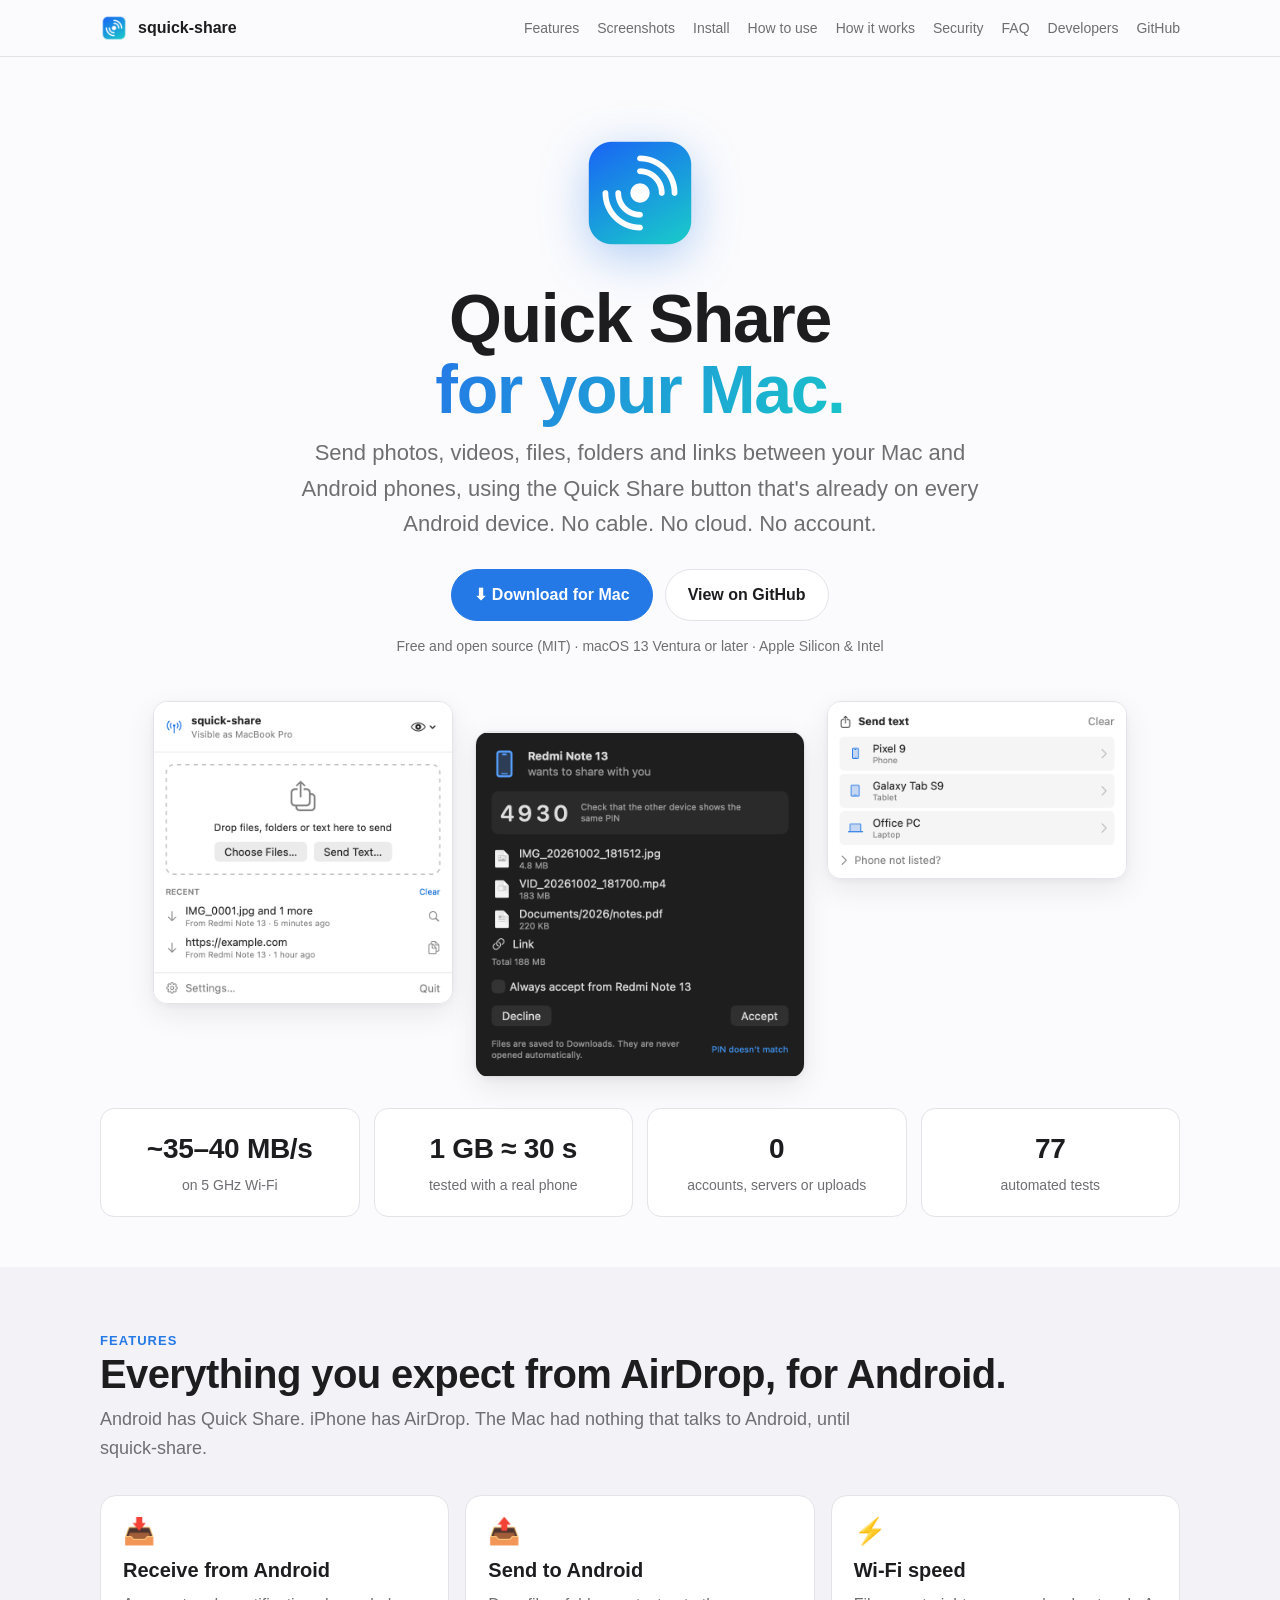
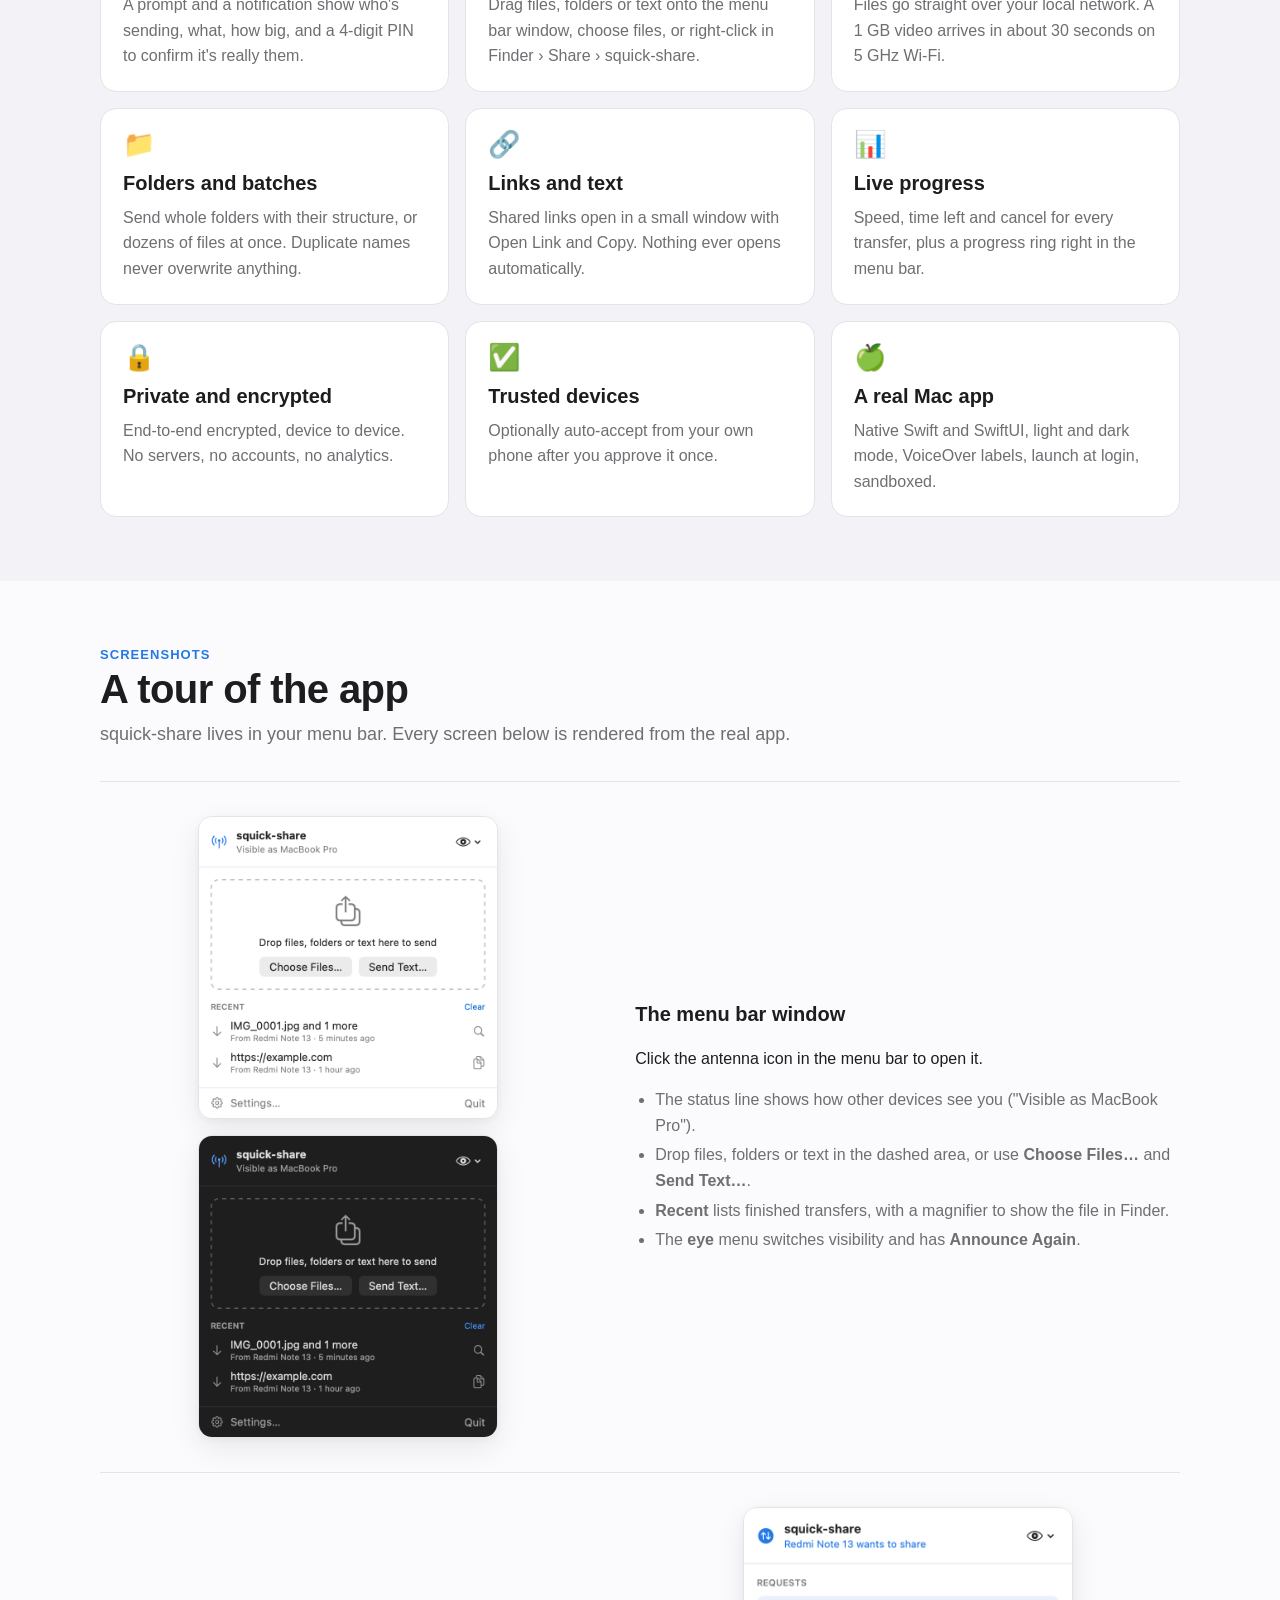
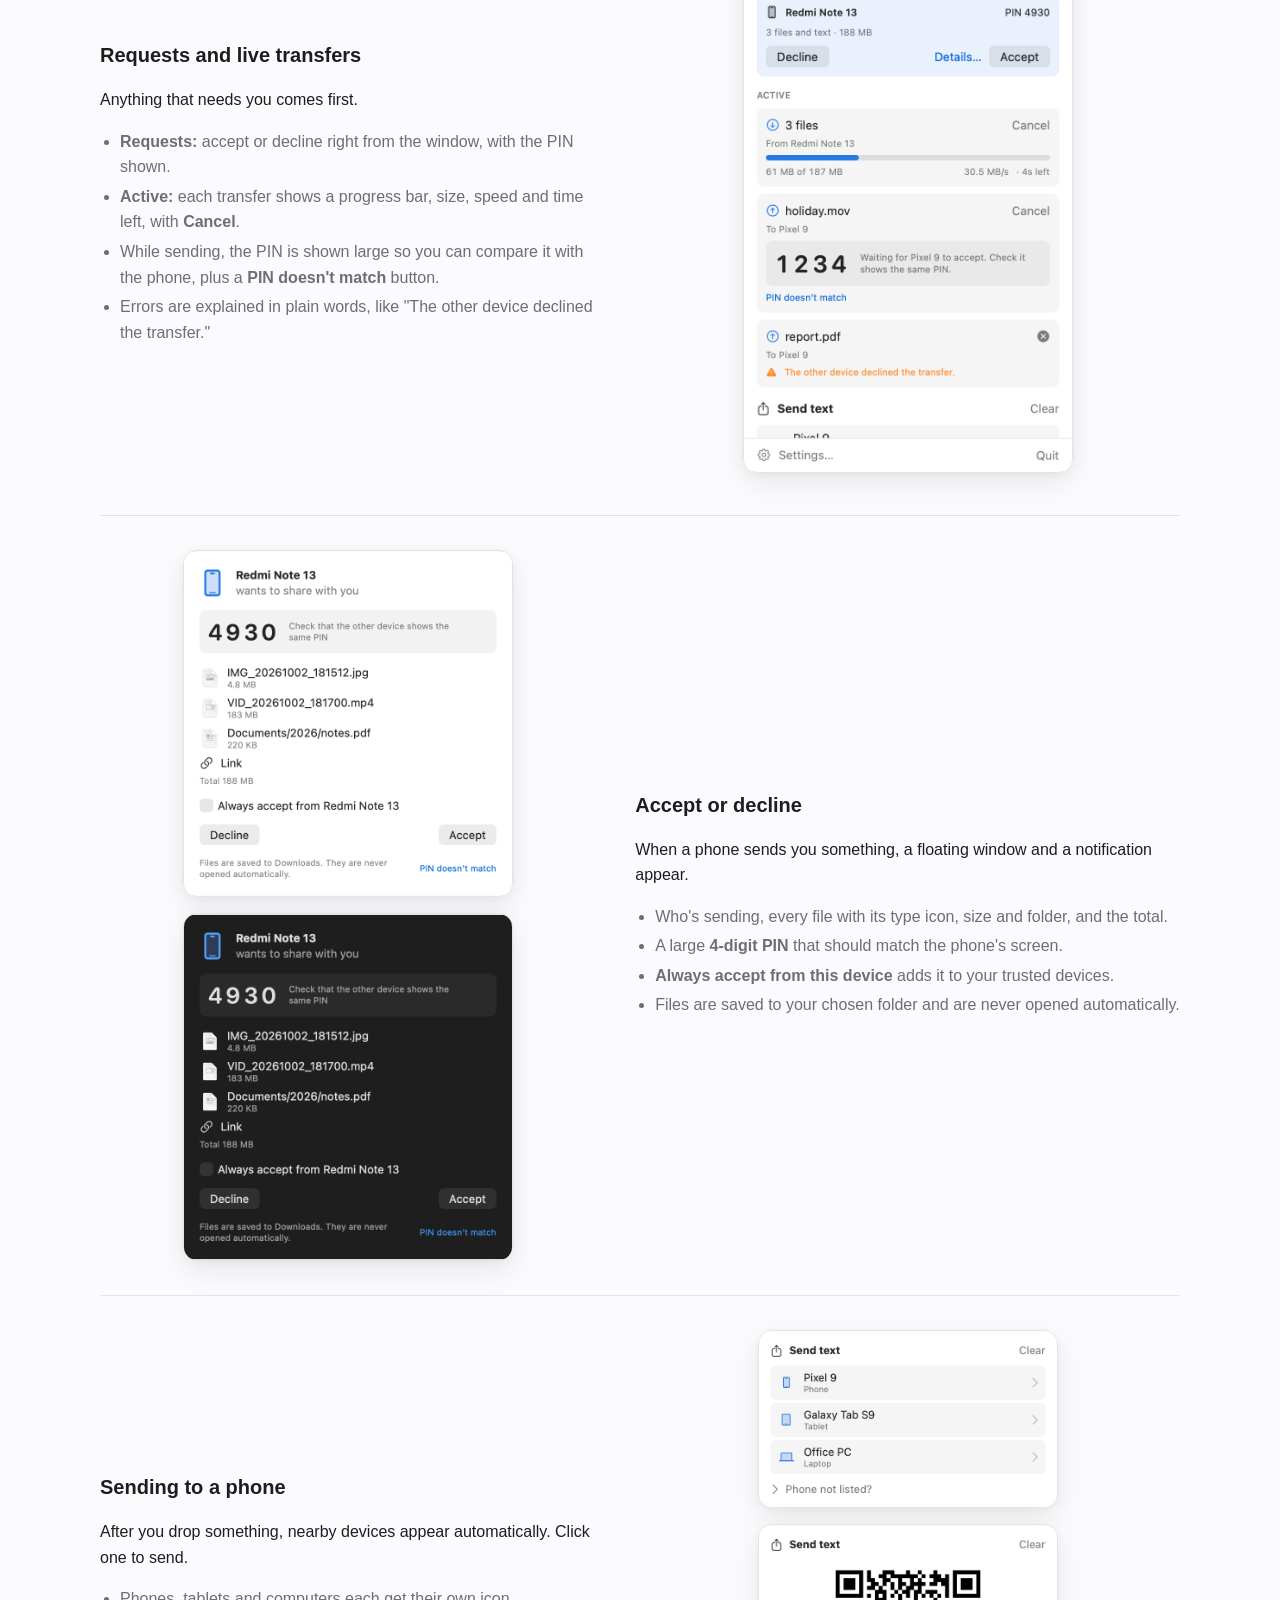
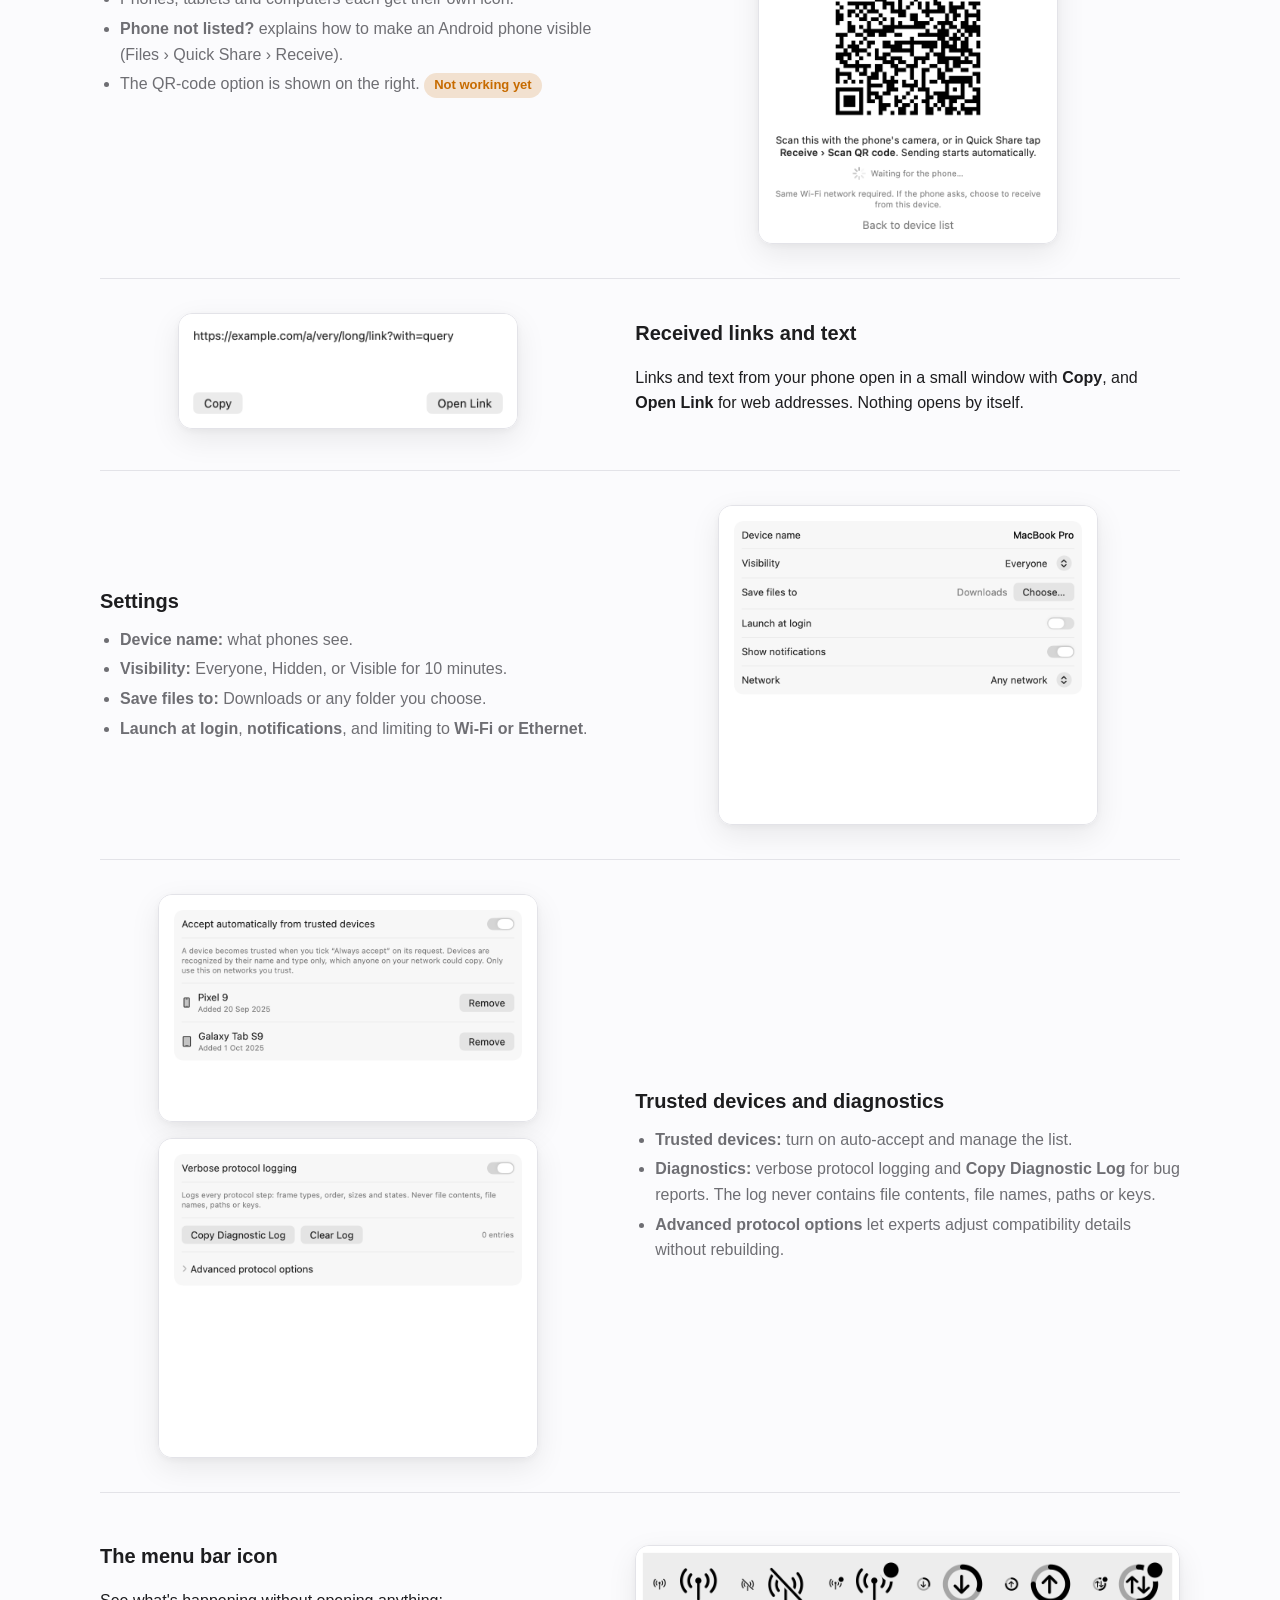
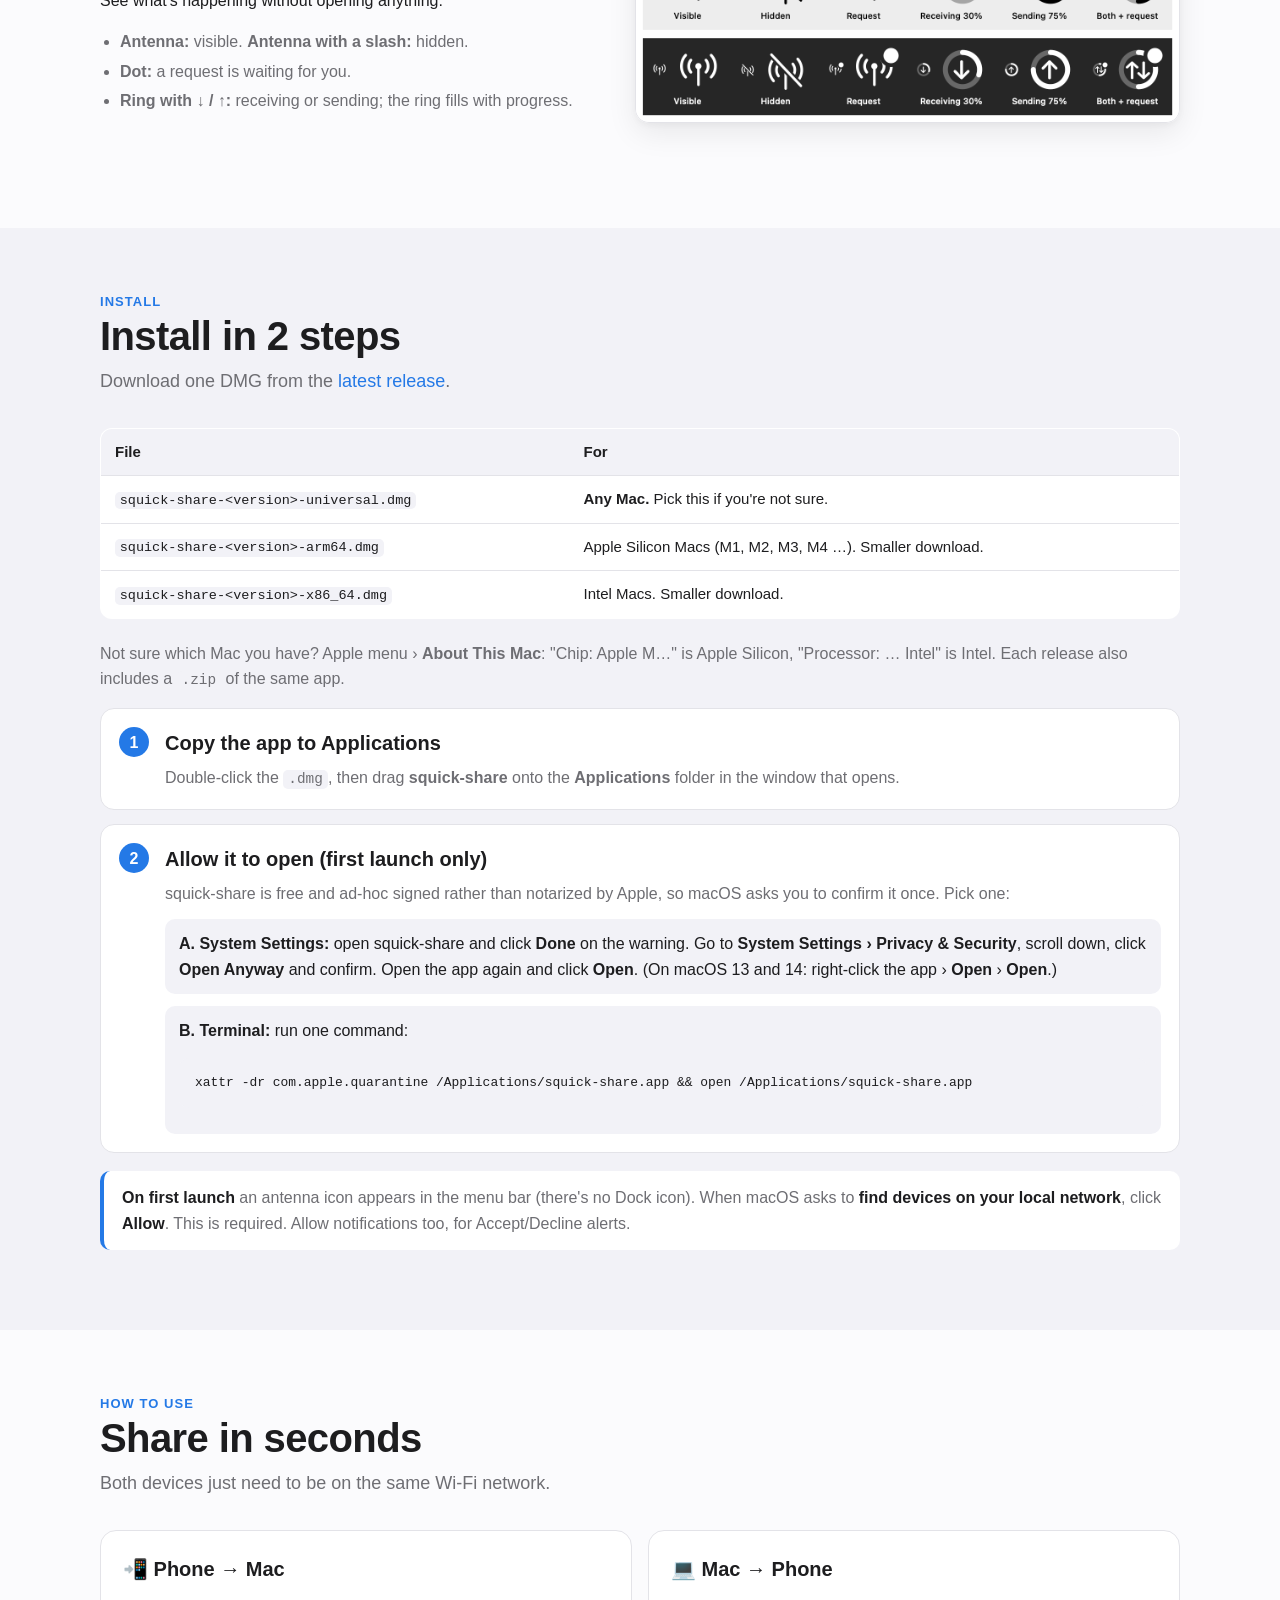
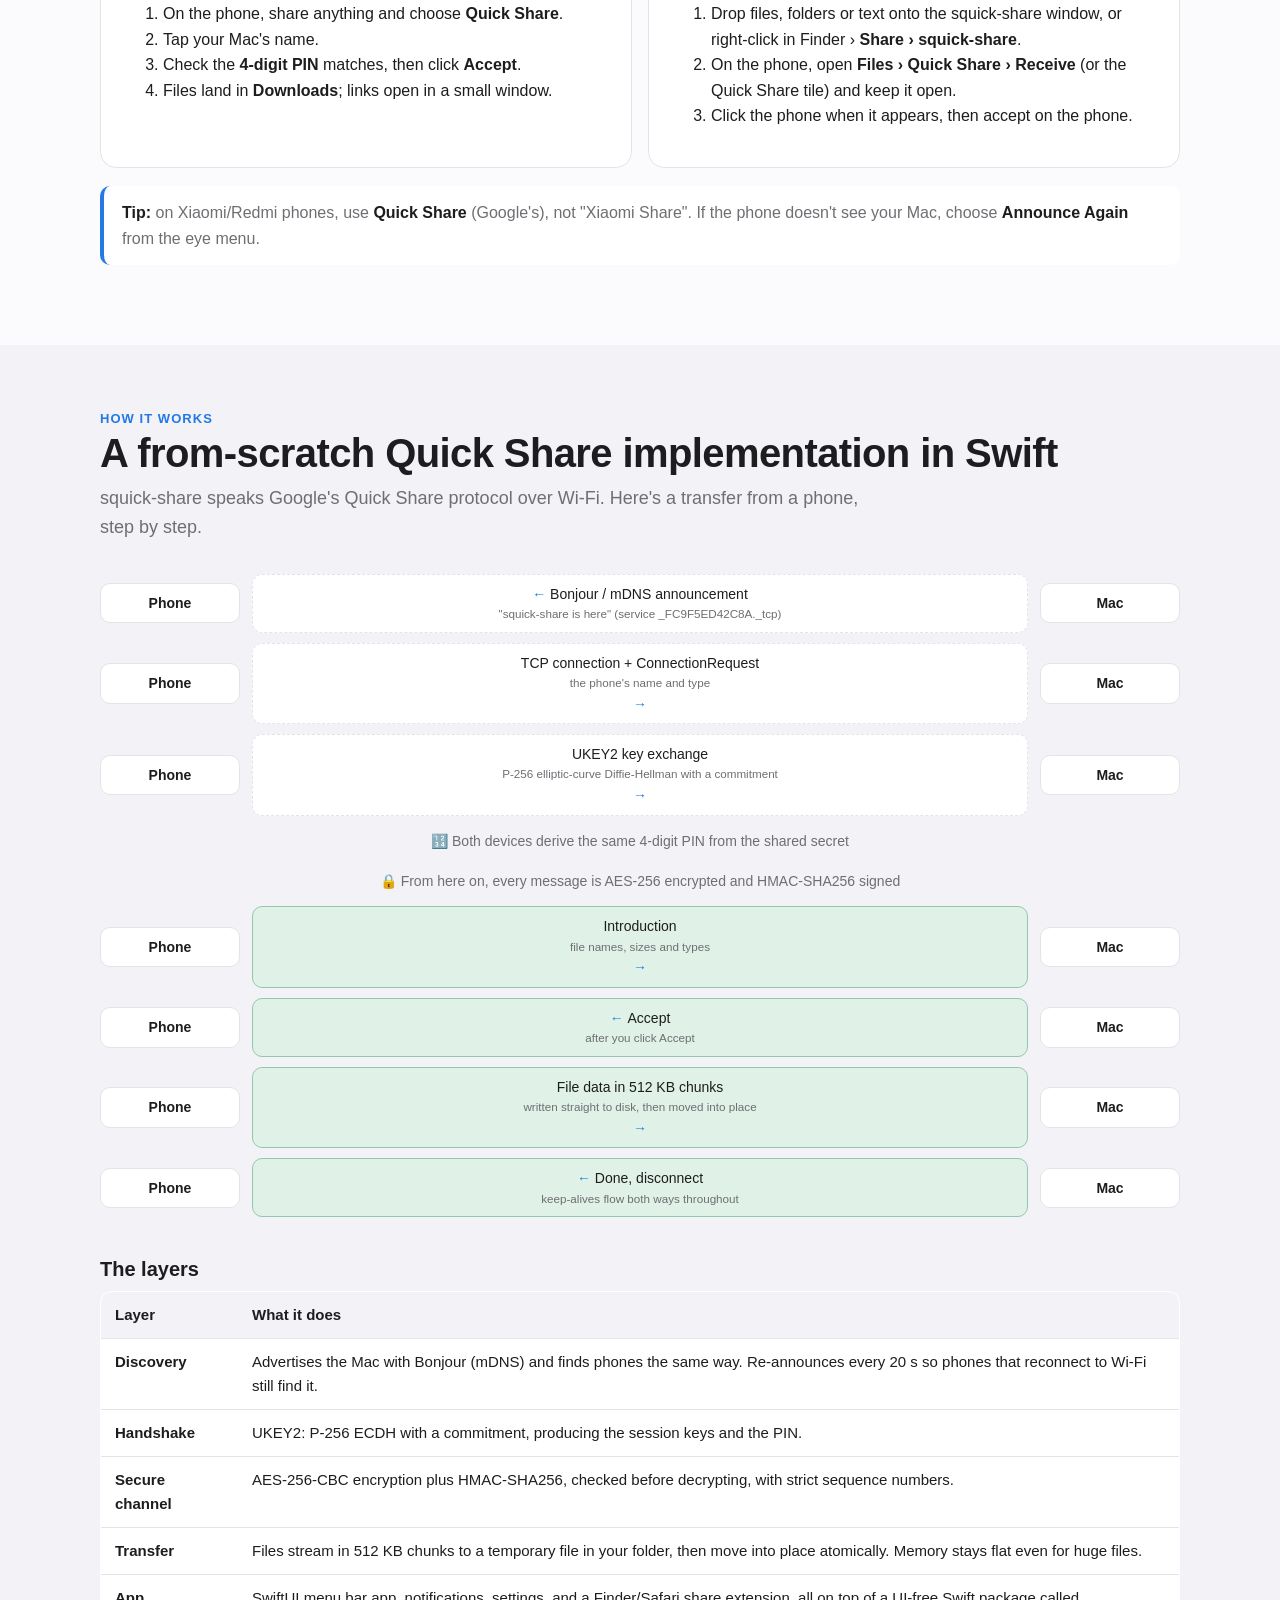
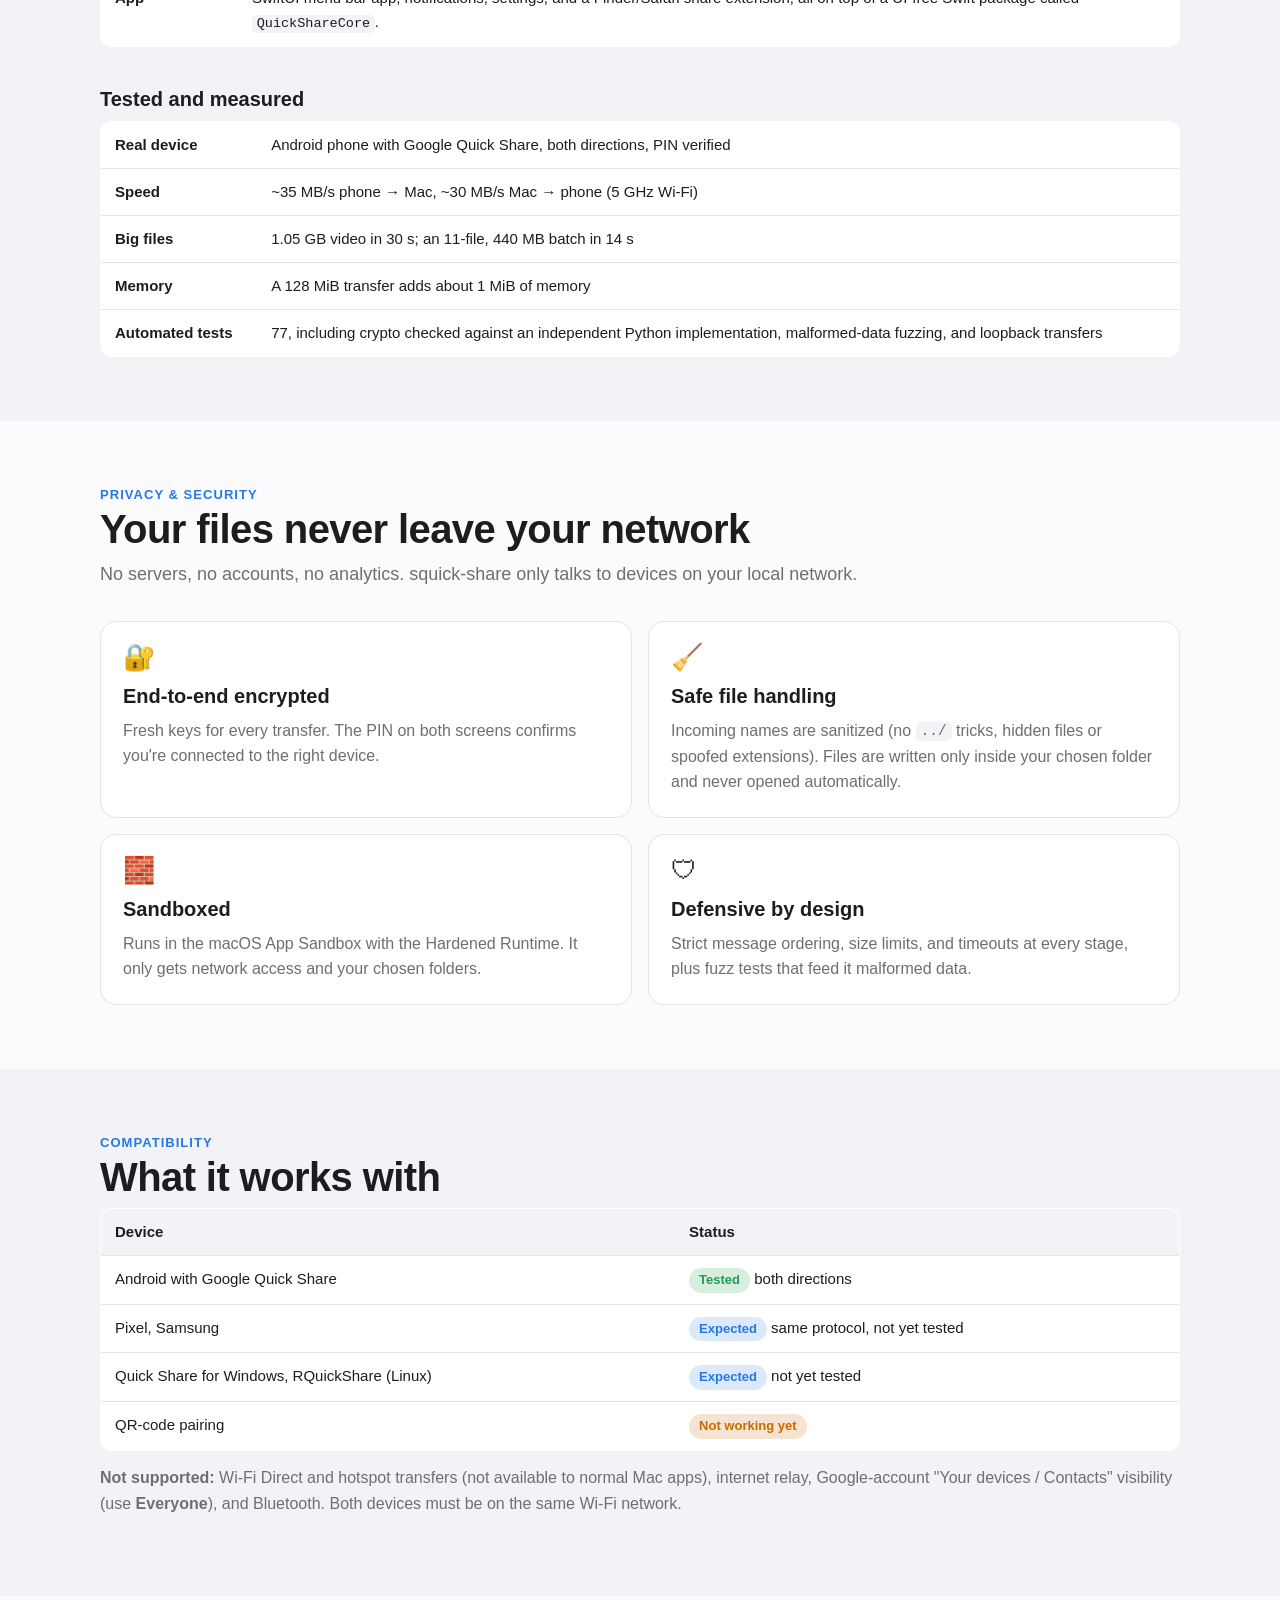
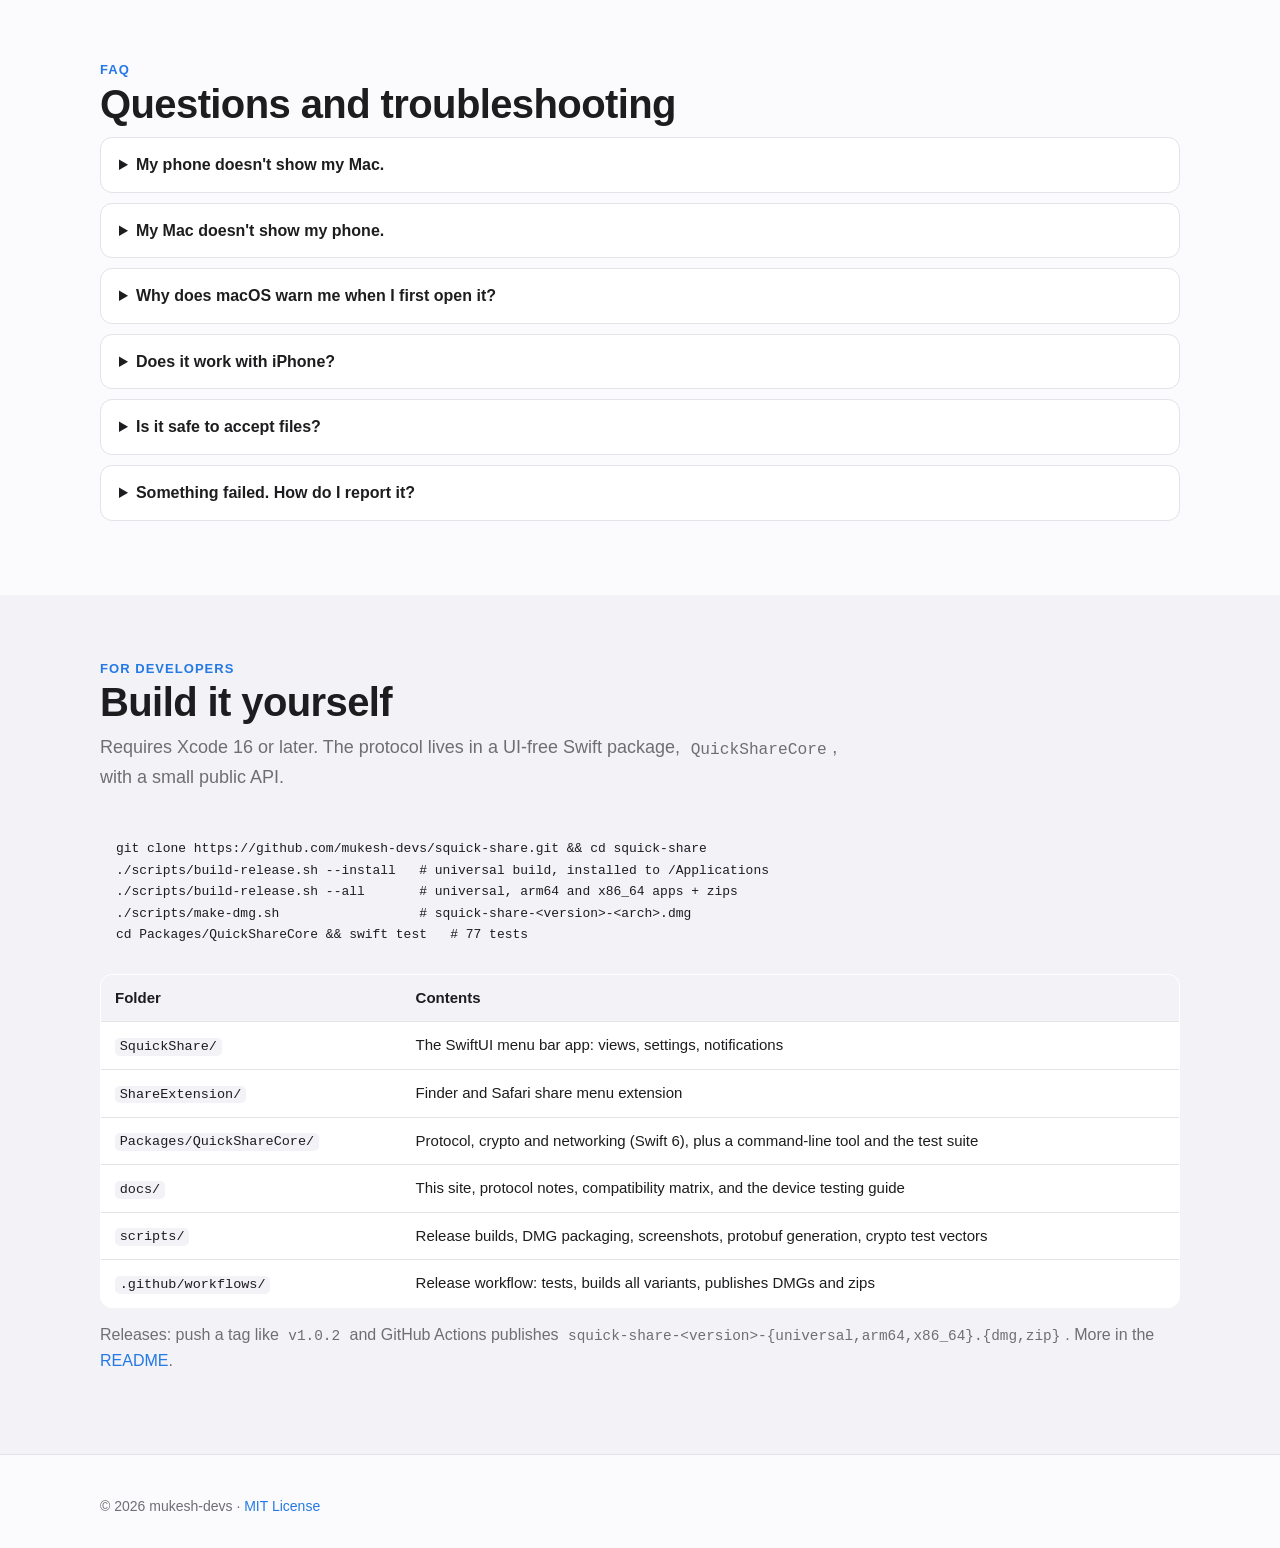
==== commit 379201f6: "Release 1.0.2" ====
--- a/docs/index.html
+++ b/docs/index.html
@@ -565,7 +565,7 @@
         <tr><td><code>.github/workflows/</code></td><td>Release workflow: tests, builds all variants, publishes DMGs and zips</td></tr>
       </table>
     </div>
-    <p style="color:var(--muted);margin-top:14px">Releases: push a tag like <code>v1.0.1</code> and GitHub Actions publishes <code>squick-share-&lt;version&gt;-{universal,arm64,x86_64}.{dmg,zip}</code>. More in the <a data-repo="" href="https://github.com/mukesh-devs/squick-share">README</a>.</p>
+    <p style="color:var(--muted);margin-top:14px">Releases: push a tag like <code>v1.0.2</code> and GitHub Actions publishes <code>squick-share-&lt;version&gt;-{universal,arm64,x86_64}.{dmg,zip}</code>. More in the <a data-repo="" href="https://github.com/mukesh-devs/squick-share">README</a>.</p>
   </div>
 </section>
 
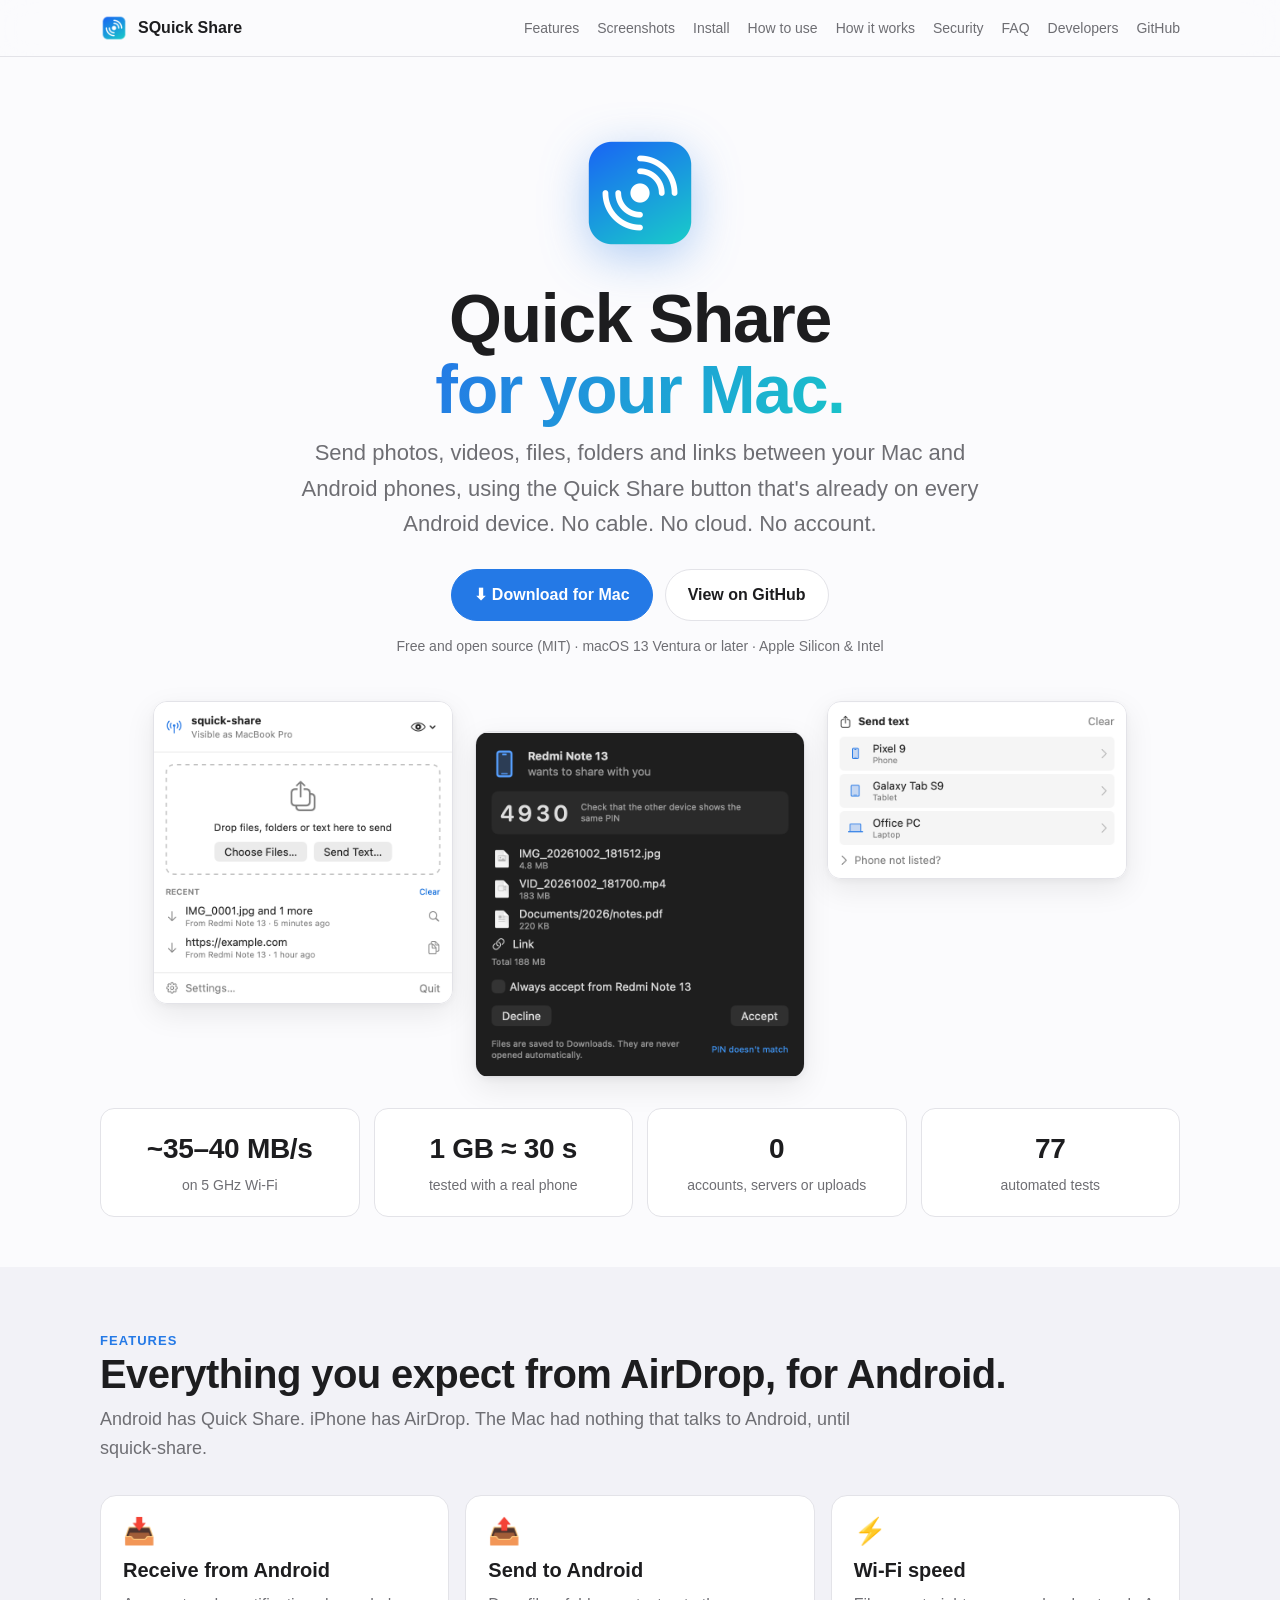
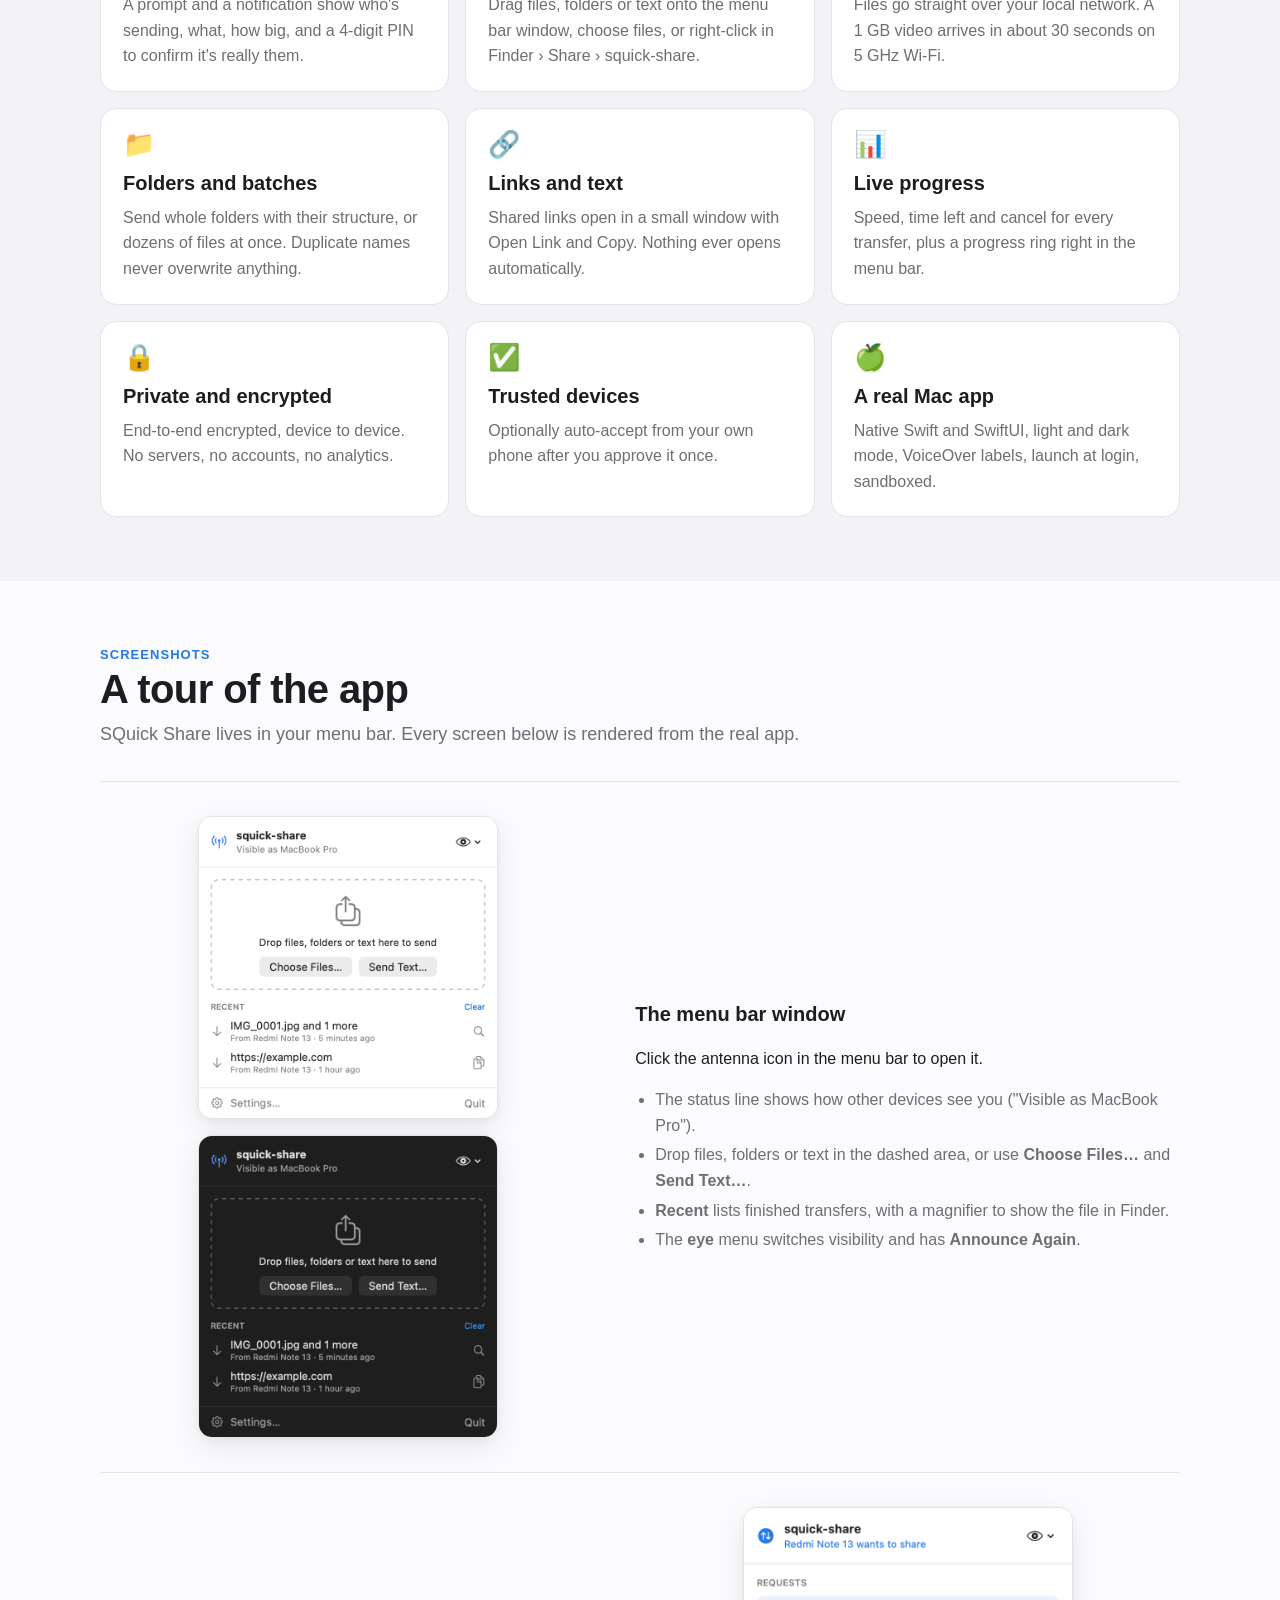
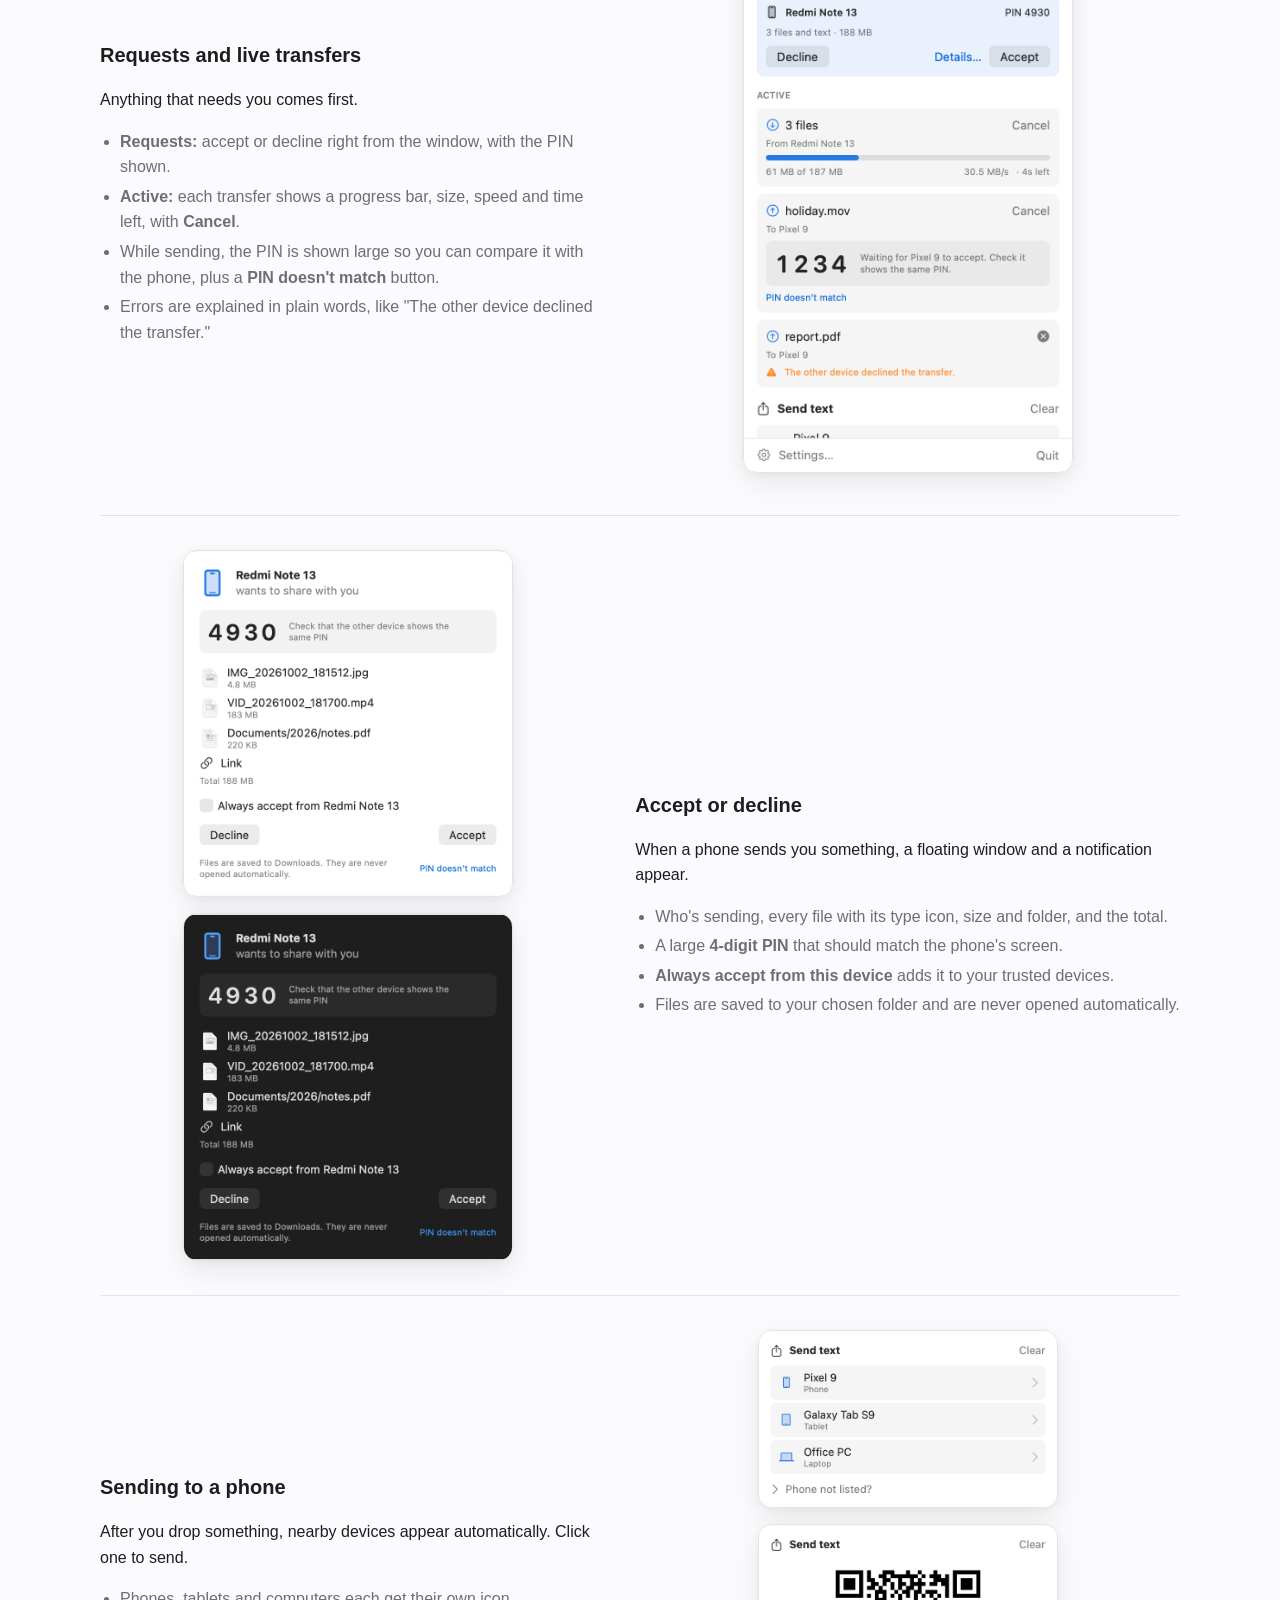
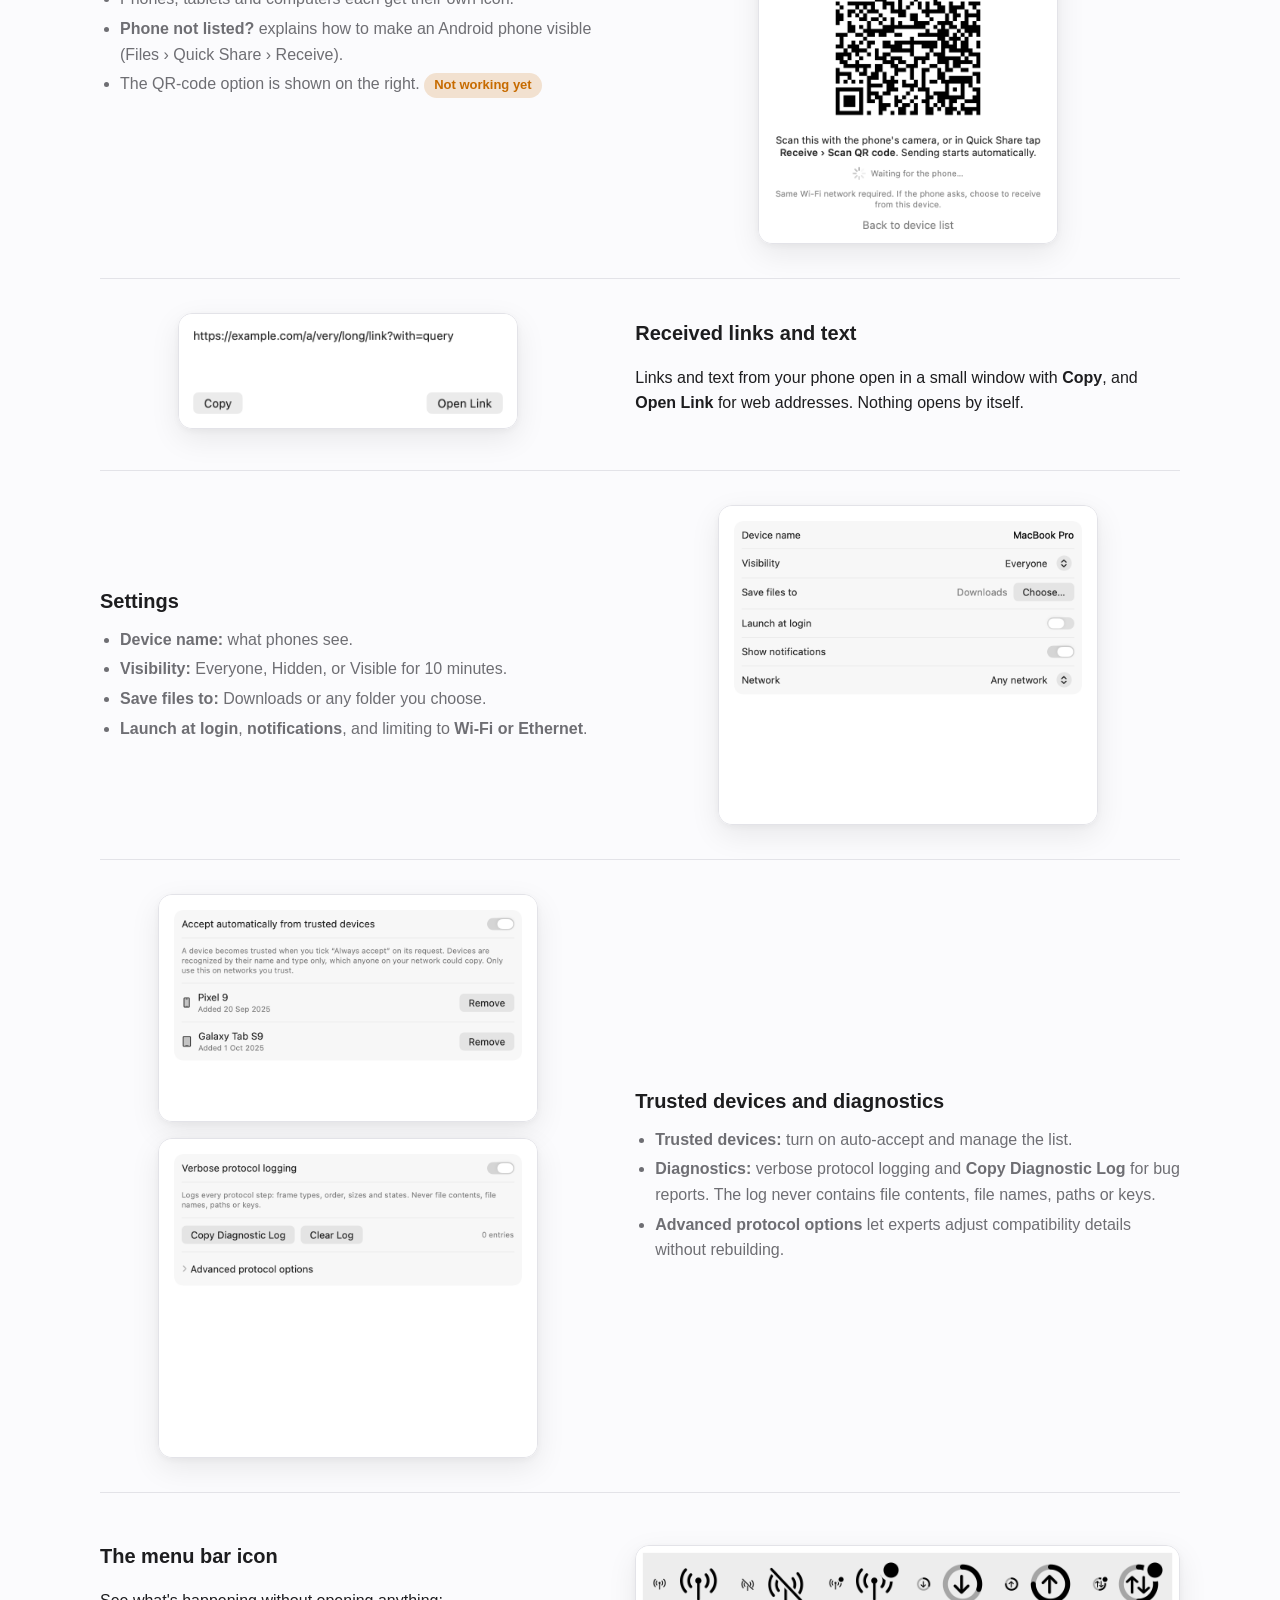
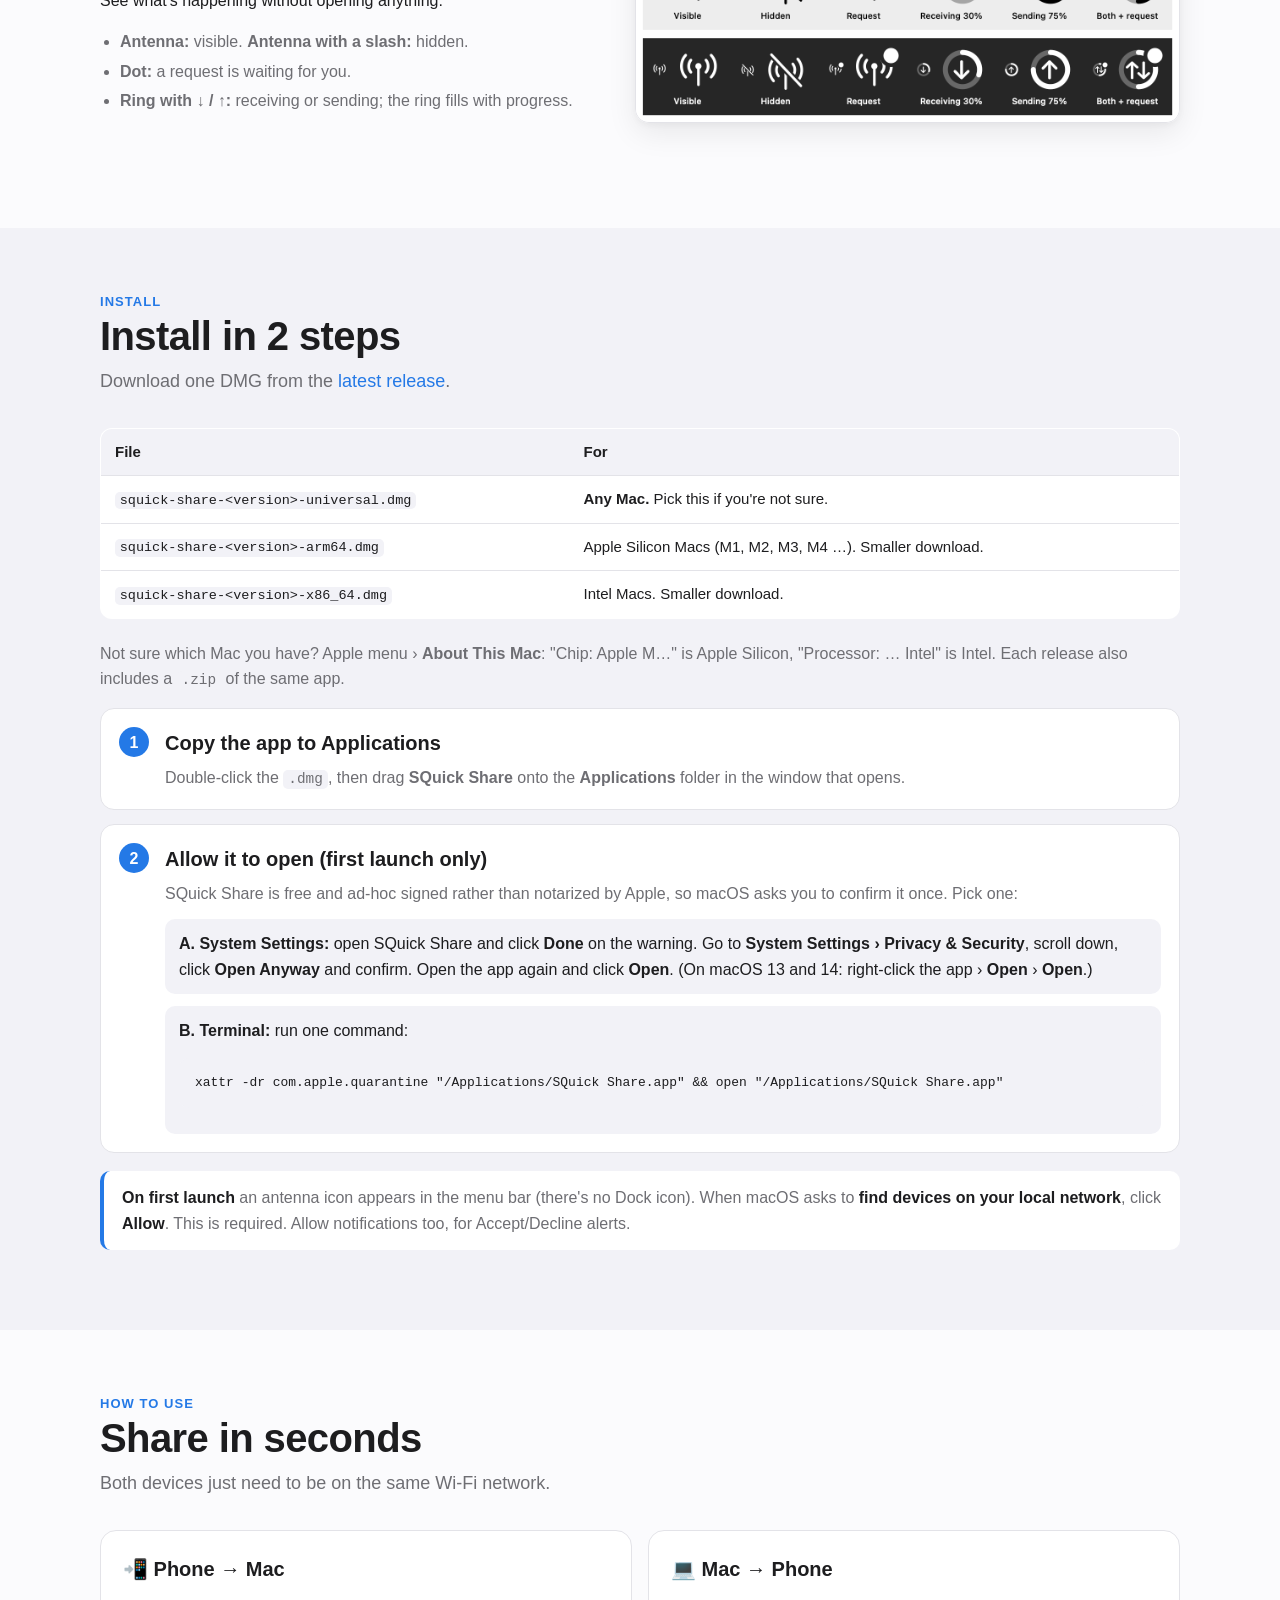
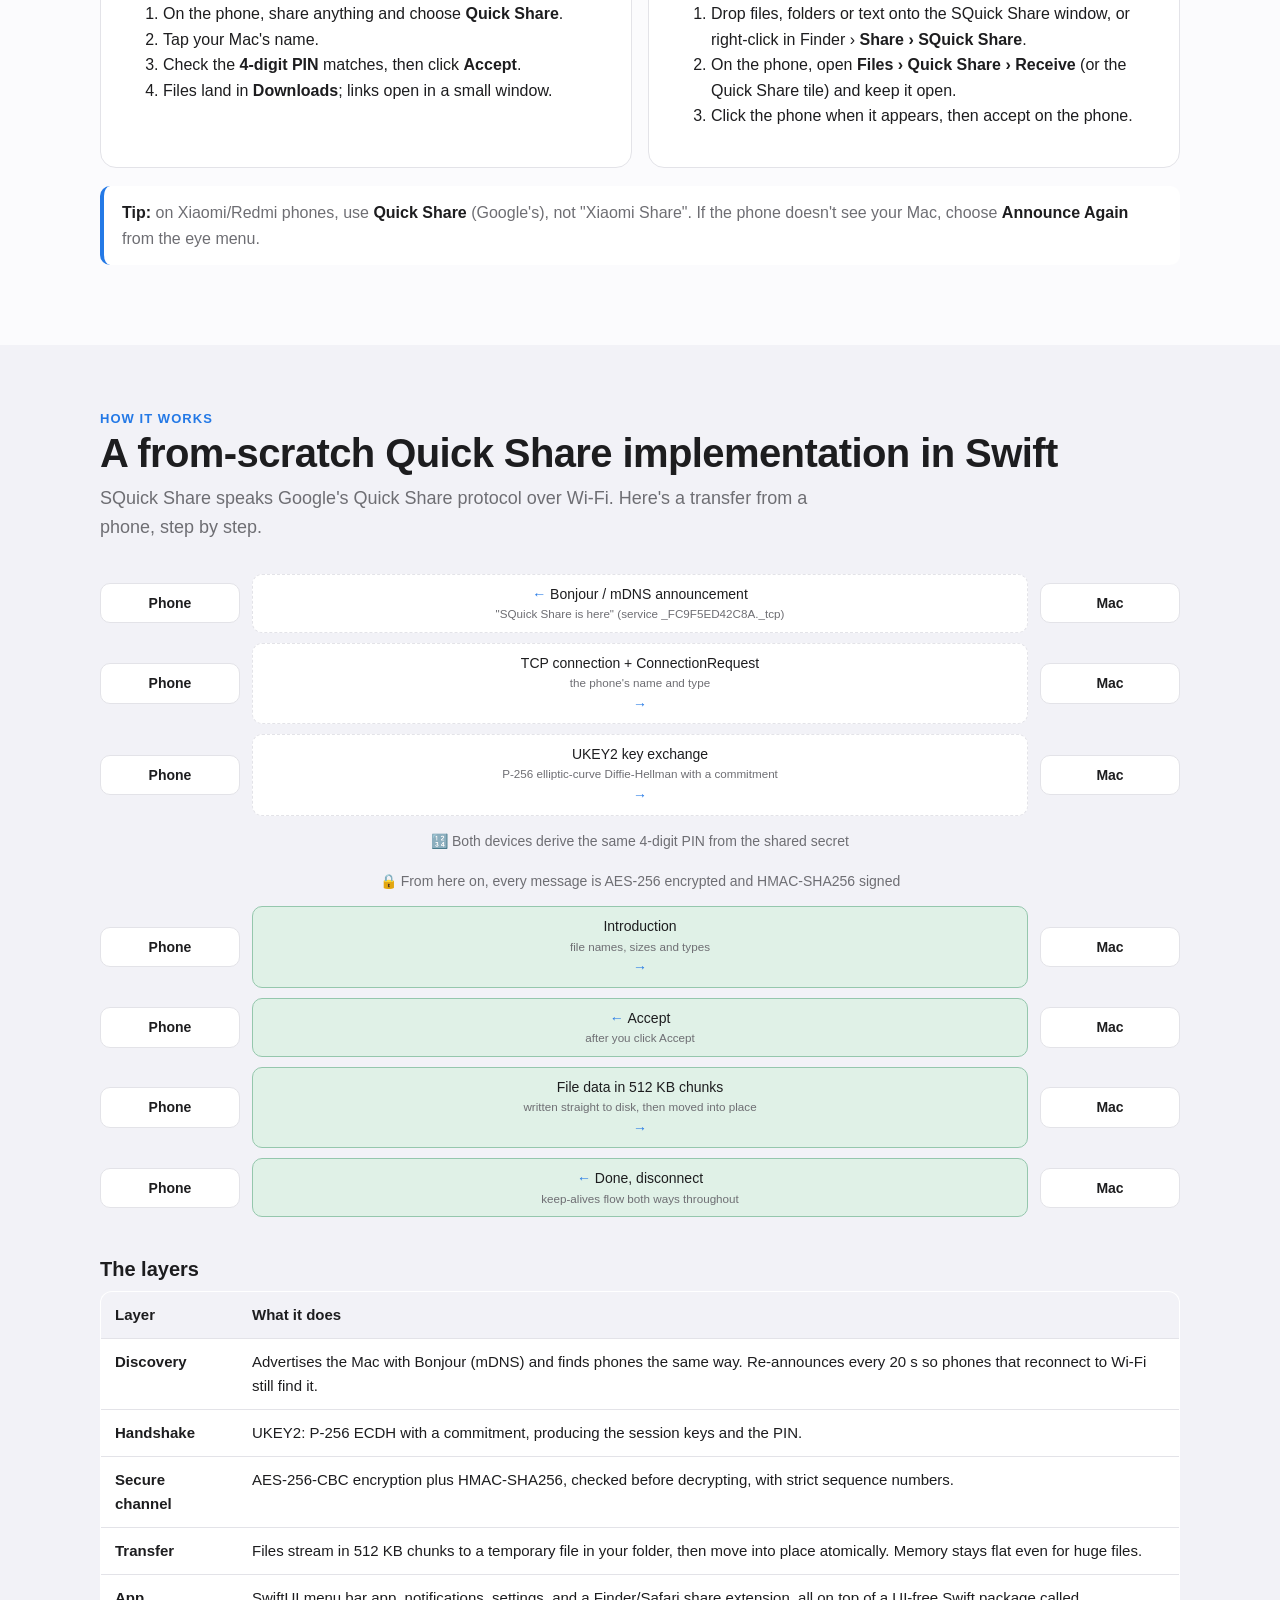
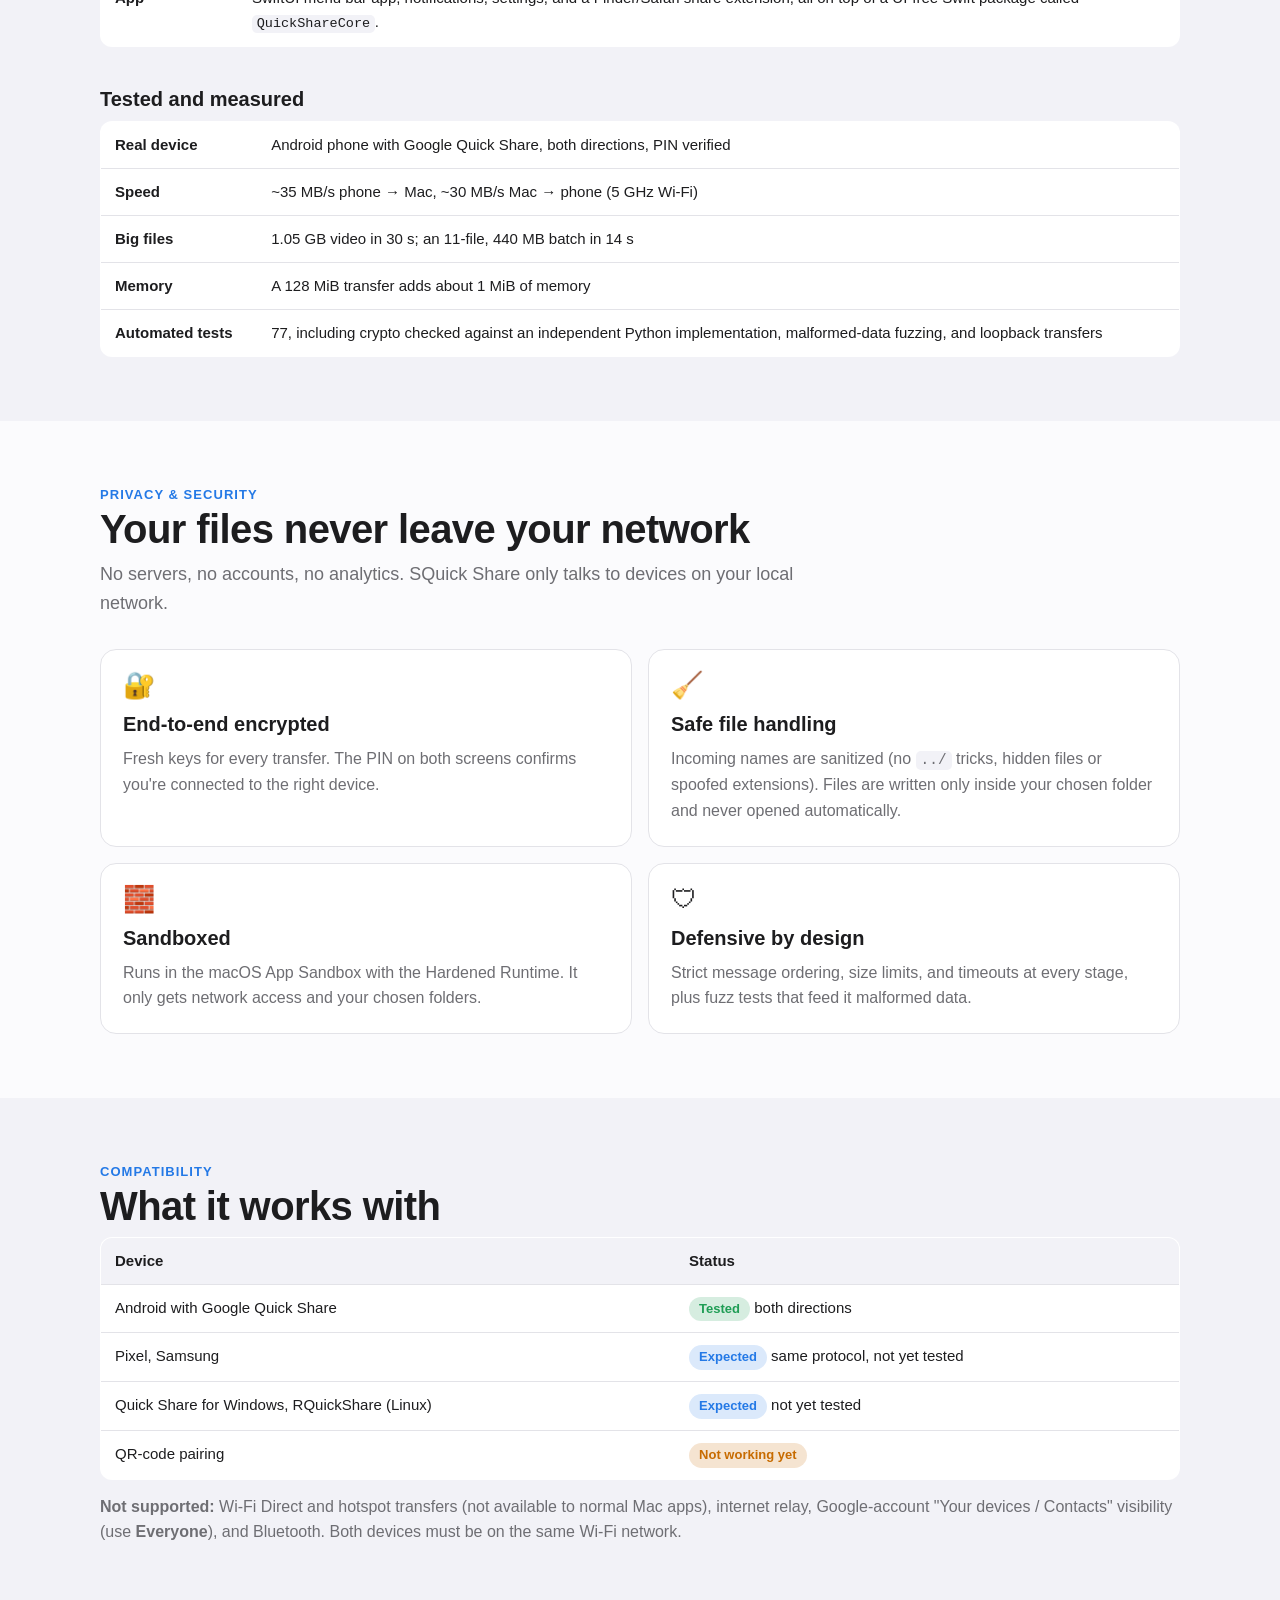
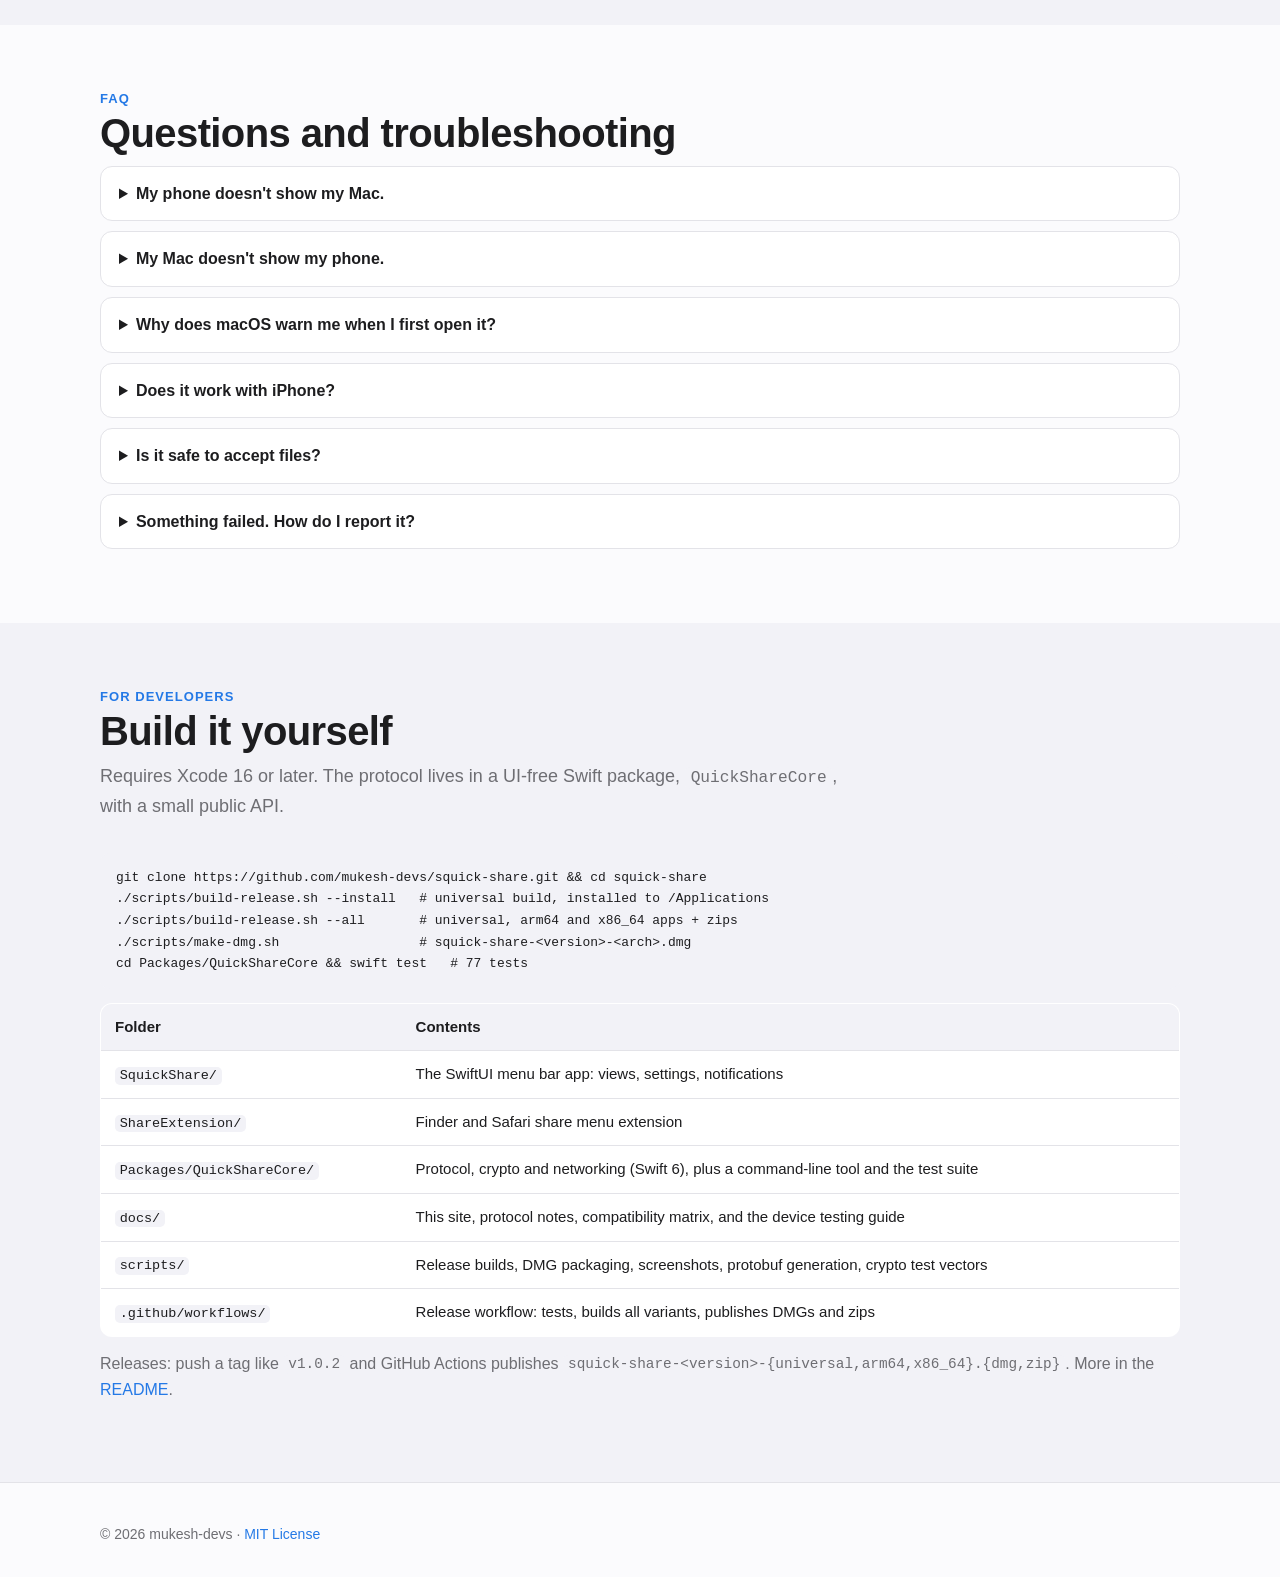
==== commit 455a320b: "Rename the app to SQuick Share The app bundle, menu bar, Dock, window, menus, notifications, permiss" ====
--- a/docs/index.html
+++ b/docs/index.html
@@ -3,21 +3,21 @@
 <head>
 <meta charset="utf-8">
 <meta name="viewport" content="width=device-width, initial-scale=1, viewport-fit=cover">
-<title>squick-share — Quick Share for your Mac</title>
-<meta name="description" content="squick-share is a free, native macOS menu bar app that sends and receives files, folders and links with Android phones using Quick Share. No cable, no cloud, no account.">
+<title>SQuick Share — Quick Share for your Mac</title>
+<meta name="description" content="SQuick Share is a free, native macOS menu bar app that sends and receives files, folders and links with Android phones using Quick Share. No cable, no cloud, no account.">
 <!-- Link previews (WhatsApp, Slack, X, LinkedIn…). These need full addresses, not relative paths.
      Regenerate the image with: swift scripts/make-social-preview.swift -->
 <meta property="og:type" content="website">
-<meta property="og:site_name" content="squick-share">
-<meta property="og:title" content="squick-share — Quick Share for your Mac">
+<meta property="og:site_name" content="SQuick Share">
+<meta property="og:title" content="SQuick Share — Quick Share for your Mac">
 <meta property="og:description" content="AirDrop-style sharing between your Mac and Android phones. Free, private, encrypted, native.">
 <meta property="og:url" content="https://mukesh-devs.github.io/squick-share/">
 <meta property="og:image" content="https://mukesh-devs.github.io/squick-share/images/social-preview.png">
 <meta property="og:image:width" content="1200">
 <meta property="og:image:height" content="630">
-<meta property="og:image:alt" content="squick-share: Quick Share for your Mac, with screenshots of the menu bar window and an incoming transfer">
+<meta property="og:image:alt" content="SQuick Share: Quick Share for your Mac, with screenshots of the menu bar window and an incoming transfer">
 <meta name="twitter:card" content="summary_large_image">
-<meta name="twitter:title" content="squick-share — Quick Share for your Mac">
+<meta name="twitter:title" content="SQuick Share — Quick Share for your Mac">
 <meta name="twitter:description" content="AirDrop-style sharing between your Mac and Android phones. Free, private, encrypted, native.">
 <meta name="twitter:image" content="https://mukesh-devs.github.io/squick-share/images/social-preview.png">
 <link rel="icon" type="image/png" href="images/app-icon.png">
@@ -199,7 +199,7 @@
 
 <nav>
   <div class="wrap">
-    <a class="brand" href="#top"><img src="images/app-icon.png" alt="">squick-share</a>
+    <a class="brand" href="#top"><img src="images/app-icon.png" alt="">SQuick Share</a>
     <div class="links">
       <a href="#features">Features</a>
       <a href="#tour">Screenshots</a>
@@ -216,7 +216,7 @@
 
 <header class="hero" id="top">
   <div class="wrap">
-    <img class="icon" src="images/app-icon.png" alt="squick-share app icon">
+    <img class="icon" src="images/app-icon.png" alt="SQuick Share app icon">
     <h1>Quick Share<br><span>for your Mac.</span></h1>
     <p class="lead">Send photos, videos, files, folders and links between your Mac and Android phones, using the Quick Share button that's already on every Android device. No cable. No cloud. No account.</p>
     <div class="buttons">
@@ -225,7 +225,7 @@
     </div>
     <p class="note">Free and open source (MIT) · macOS 13 Ventura or later · Apple Silicon &amp; Intel</p>
     <div class="hero-shots">
-      <img class="a" src="images/popover-idle-light.png" alt="The squick-share menu bar window">
+      <img class="a" src="images/popover-idle-light.png" alt="The SQuick Share menu bar window">
       <img class="b" src="images/request-dark.png" alt="An incoming transfer with its PIN, in dark mode">
       <img class="c" src="images/send-list.png" alt="Choosing a nearby device to send to">
     </div>
@@ -261,7 +261,7 @@
   <div class="wrap">
     <div class="kicker">Screenshots</div>
     <h2>A tour of the app</h2>
-    <p class="sub">squick-share lives in your menu bar. Every screen below is rendered from the real app.</p>
+    <p class="sub">SQuick Share lives in your menu bar. Every screen below is rendered from the real app.</p>
 
     <div class="shot">
       <div class="media"><div class="pair">
@@ -398,14 +398,14 @@
     <div class="steps">
       <div class="step">
         <h3>Copy the app to Applications</h3>
-        <p>Double-click the <code>.dmg</code>, then drag <b>squick-share</b> onto the <b>Applications</b> folder in the window that opens.</p>
+        <p>Double-click the <code>.dmg</code>, then drag <b>SQuick Share</b> onto the <b>Applications</b> folder in the window that opens.</p>
       </div>
       <div class="step">
         <h3>Allow it to open (first launch only)</h3>
-        <p>squick-share is free and ad-hoc signed rather than notarized by Apple, so macOS asks you to confirm it once. Pick one:</p>
-        <div class="option"><b>A. System Settings:</b> open squick-share and click <b>Done</b> on the warning. Go to <b>System Settings › Privacy &amp; Security</b>, scroll down, click <b>Open Anyway</b> and confirm. Open the app again and click <b>Open</b>. (On macOS 13 and 14: right-click the app › <b>Open</b> › <b>Open</b>.)</div>
+        <p>SQuick Share is free and ad-hoc signed rather than notarized by Apple, so macOS asks you to confirm it once. Pick one:</p>
+        <div class="option"><b>A. System Settings:</b> open SQuick Share and click <b>Done</b> on the warning. Go to <b>System Settings › Privacy &amp; Security</b>, scroll down, click <b>Open Anyway</b> and confirm. Open the app again and click <b>Open</b>. (On macOS 13 and 14: right-click the app › <b>Open</b> › <b>Open</b>.)</div>
         <div class="option"><b>B. Terminal:</b> run one command:
-          <pre><code>xattr -dr com.apple.quarantine /Applications/squick-share.app &amp;&amp; open /Applications/squick-share.app</code></pre>
+          <pre><code>xattr -dr com.apple.quarantine &quot;/Applications/SQuick Share.app&quot; &amp;&amp; open &quot;/Applications/SQuick Share.app&quot;</code></pre>
         </div>
       </div>
     </div>
@@ -431,7 +431,7 @@
       <div class="card">
         <h3>💻 Mac → Phone</h3>
         <ol>
-          <li>Drop files, folders or text onto the squick-share window, or right-click in Finder › <b>Share › squick-share</b>.</li>
+          <li>Drop files, folders or text onto the SQuick Share window, or right-click in Finder › <b>Share › SQuick Share</b>.</li>
           <li>On the phone, open <b>Files › Quick Share › Receive</b> (or the Quick Share tile) and keep it open.</li>
           <li>Click the phone when it appears, then accept on the phone.</li>
         </ol>
@@ -445,9 +445,9 @@
   <div class="wrap">
     <div class="kicker">How it works</div>
     <h2>A from-scratch Quick Share implementation in Swift</h2>
-    <p class="sub">squick-share speaks Google's Quick Share protocol over Wi-Fi. Here's a transfer from a phone, step by step.</p>
+    <p class="sub">SQuick Share speaks Google's Quick Share protocol over Wi-Fi. Here's a transfer from a phone, step by step.</p>
     <div class="flow">
-      <div class="row"><div class="who">Phone</div><div class="msg plain arrow-l">Bonjour / mDNS announcement<small>"squick-share is here" (service _FC9F5ED42C8A._tcp)</small></div><div class="who">Mac</div></div>
+      <div class="row"><div class="who">Phone</div><div class="msg plain arrow-l">Bonjour / mDNS announcement<small>"SQuick Share is here" (service _FC9F5ED42C8A._tcp)</small></div><div class="who">Mac</div></div>
       <div class="row"><div class="who">Phone</div><div class="msg plain arrow-r">TCP connection + ConnectionRequest<small>the phone's name and type</small></div><div class="who">Mac</div></div>
       <div class="row"><div class="who">Phone</div><div class="msg plain arrow-r">UKEY2 key exchange<small>P-256 elliptic-curve Diffie-Hellman with a commitment</small></div><div class="who">Mac</div></div>
       <div class="note">🔢 Both devices derive the same 4-digit PIN from the shared secret</div>
@@ -487,7 +487,7 @@
   <div class="wrap">
     <div class="kicker">Privacy &amp; security</div>
     <h2>Your files never leave your network</h2>
-    <p class="sub">No servers, no accounts, no analytics. squick-share only talks to devices on your local network.</p>
+    <p class="sub">No servers, no accounts, no analytics. SQuick Share only talks to devices on your local network.</p>
     <div class="grid g2">
       <div class="card"><div class="emoji">🔐</div><h3>End-to-end encrypted</h3><p>Fresh keys for every transfer. The PIN on both screens confirms you're connected to the right device.</p></div>
       <div class="card"><div class="emoji">🧹</div><h3>Safe file handling</h3><p>Incoming names are sanitized (no <code>../</code> tricks, hidden files or spoofed extensions). Files are written only inside your chosen folder and never opened automatically.</p></div>
@@ -522,7 +522,7 @@
       <ul>
         <li>Make sure both are on the same Wi-Fi network, not a guest network, and no VPN is running.</li>
         <li>Check the status line says <b>Visible as …</b>, then choose <b>Announce Again</b> from the eye menu.</li>
-        <li>If the window says <b>Local network permission is off</b>, click <b>Open System Settings</b> and turn squick-share on.</li>
+        <li>If the window says <b>Local network permission is off</b>, click <b>Open System Settings</b> and turn SQuick Share on.</li>
         <li>Some routers block the multicast traffic discovery uses. Quick test: connect the Mac to the phone's hotspot.</li>
       </ul>
     </details>
@@ -530,10 +530,10 @@
       <p>Android phones only advertise themselves while they're ready to receive. Open <b>Files › Quick Share › Receive</b> (or the Quick Share tile in Quick Settings) and keep that screen open.</p>
     </details>
     <details><summary>Why does macOS warn me when I first open it?</summary>
-      <p>squick-share is free and ad-hoc signed rather than notarized through Apple's paid program. Follow <a href="#install">step 2</a> once and it opens normally afterwards.</p>
+      <p>SQuick Share is free and ad-hoc signed rather than notarized through Apple's paid program. Follow <a href="#install">step 2</a> once and it opens normally afterwards.</p>
     </details>
     <details><summary>Does it work with iPhone?</summary>
-      <p>No. iPhones use AirDrop, which already works with your Mac. squick-share is for Android's Quick Share.</p>
+      <p>No. iPhones use AirDrop, which already works with your Mac. SQuick Share is for Android's Quick Share.</p>
     </details>
     <details><summary>Is it safe to accept files?</summary>
       <p>Files are only saved, never opened, and only inside your chosen folder. Check the PIN matches the sender's screen, and decline anything you don't expect.</p>
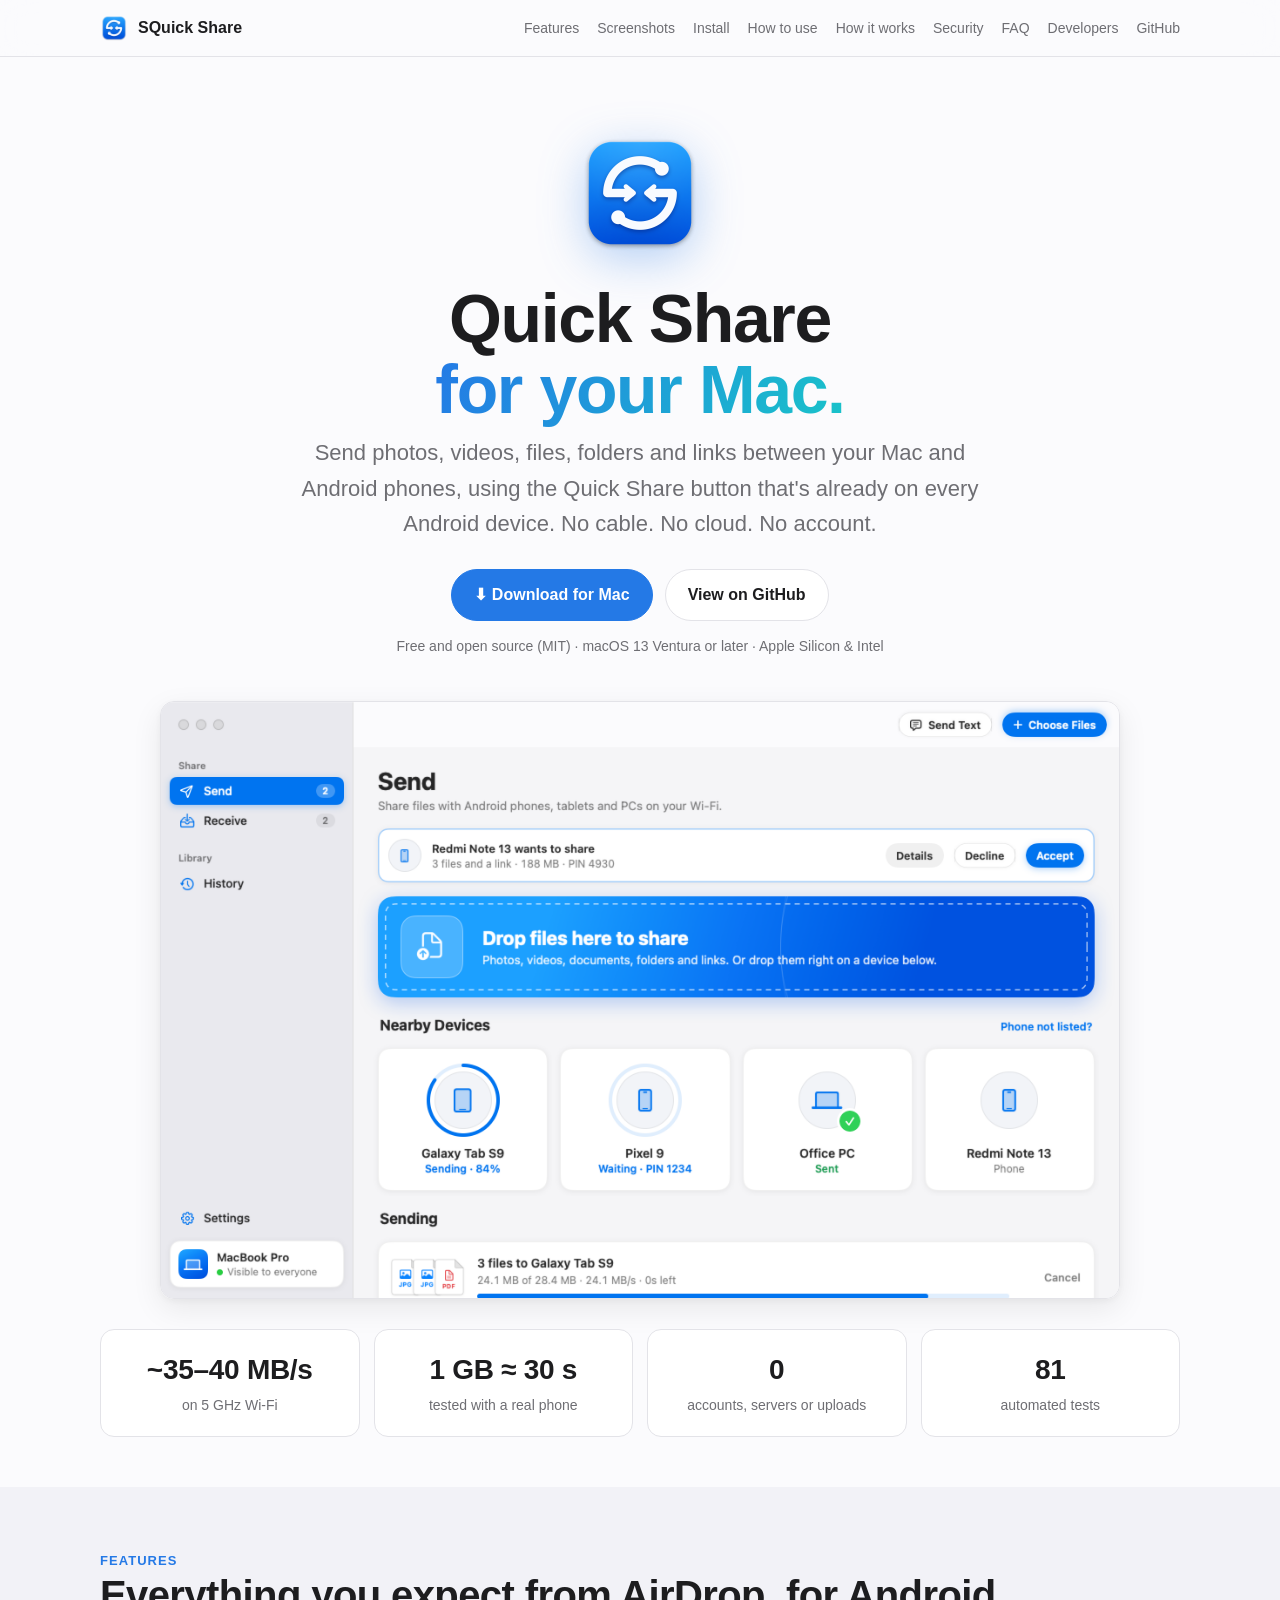
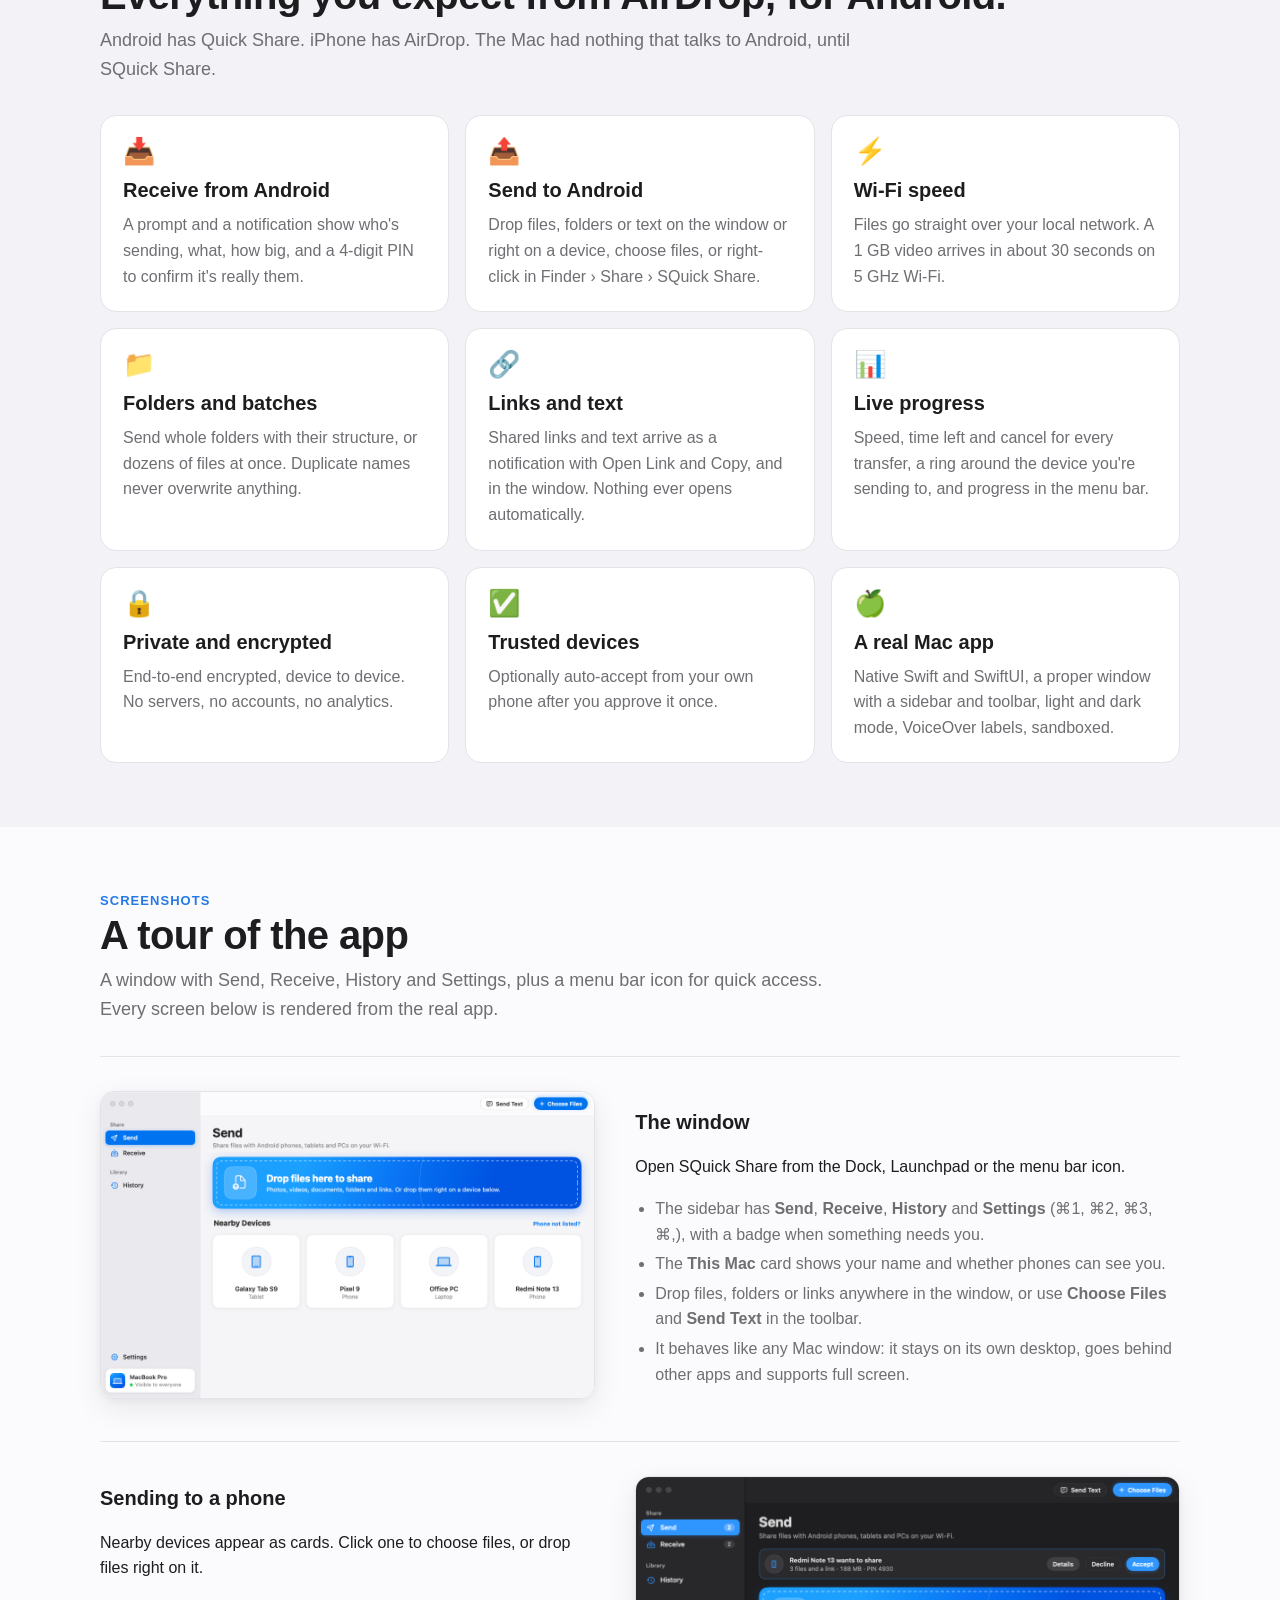
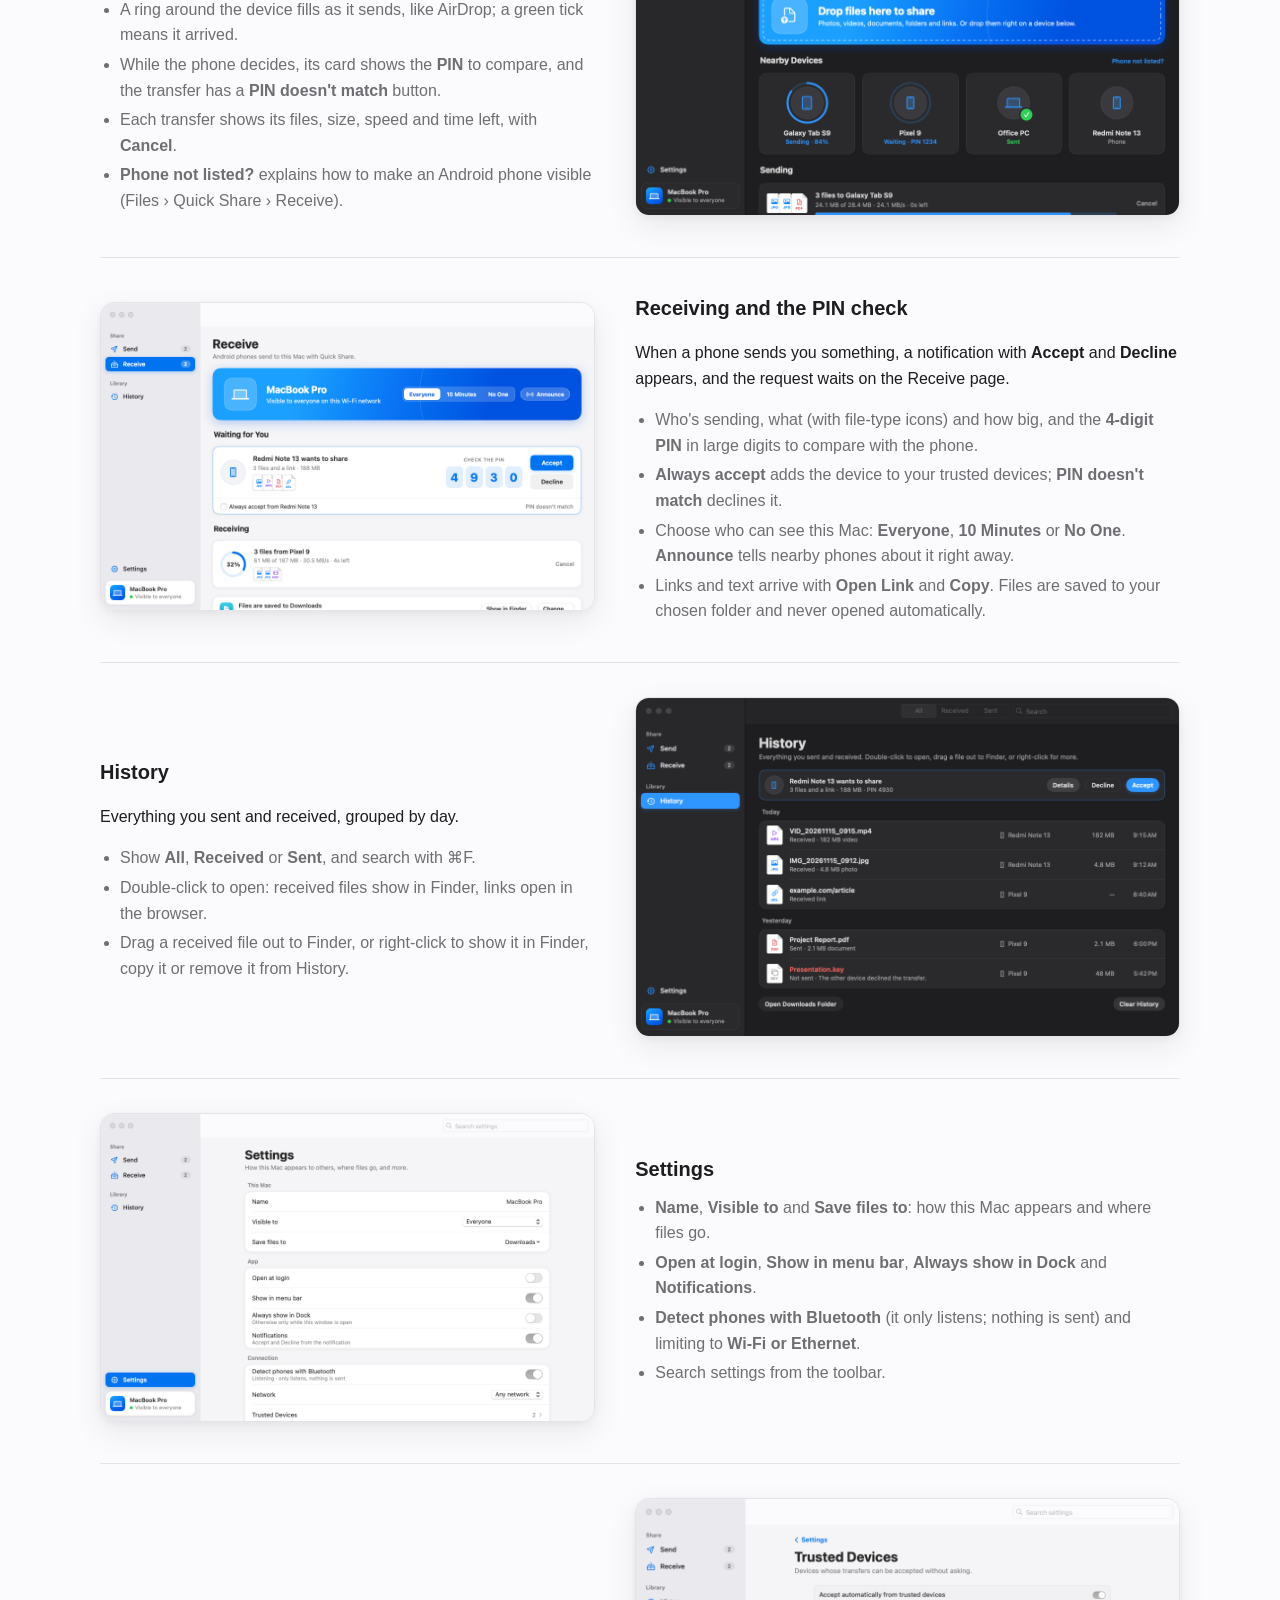
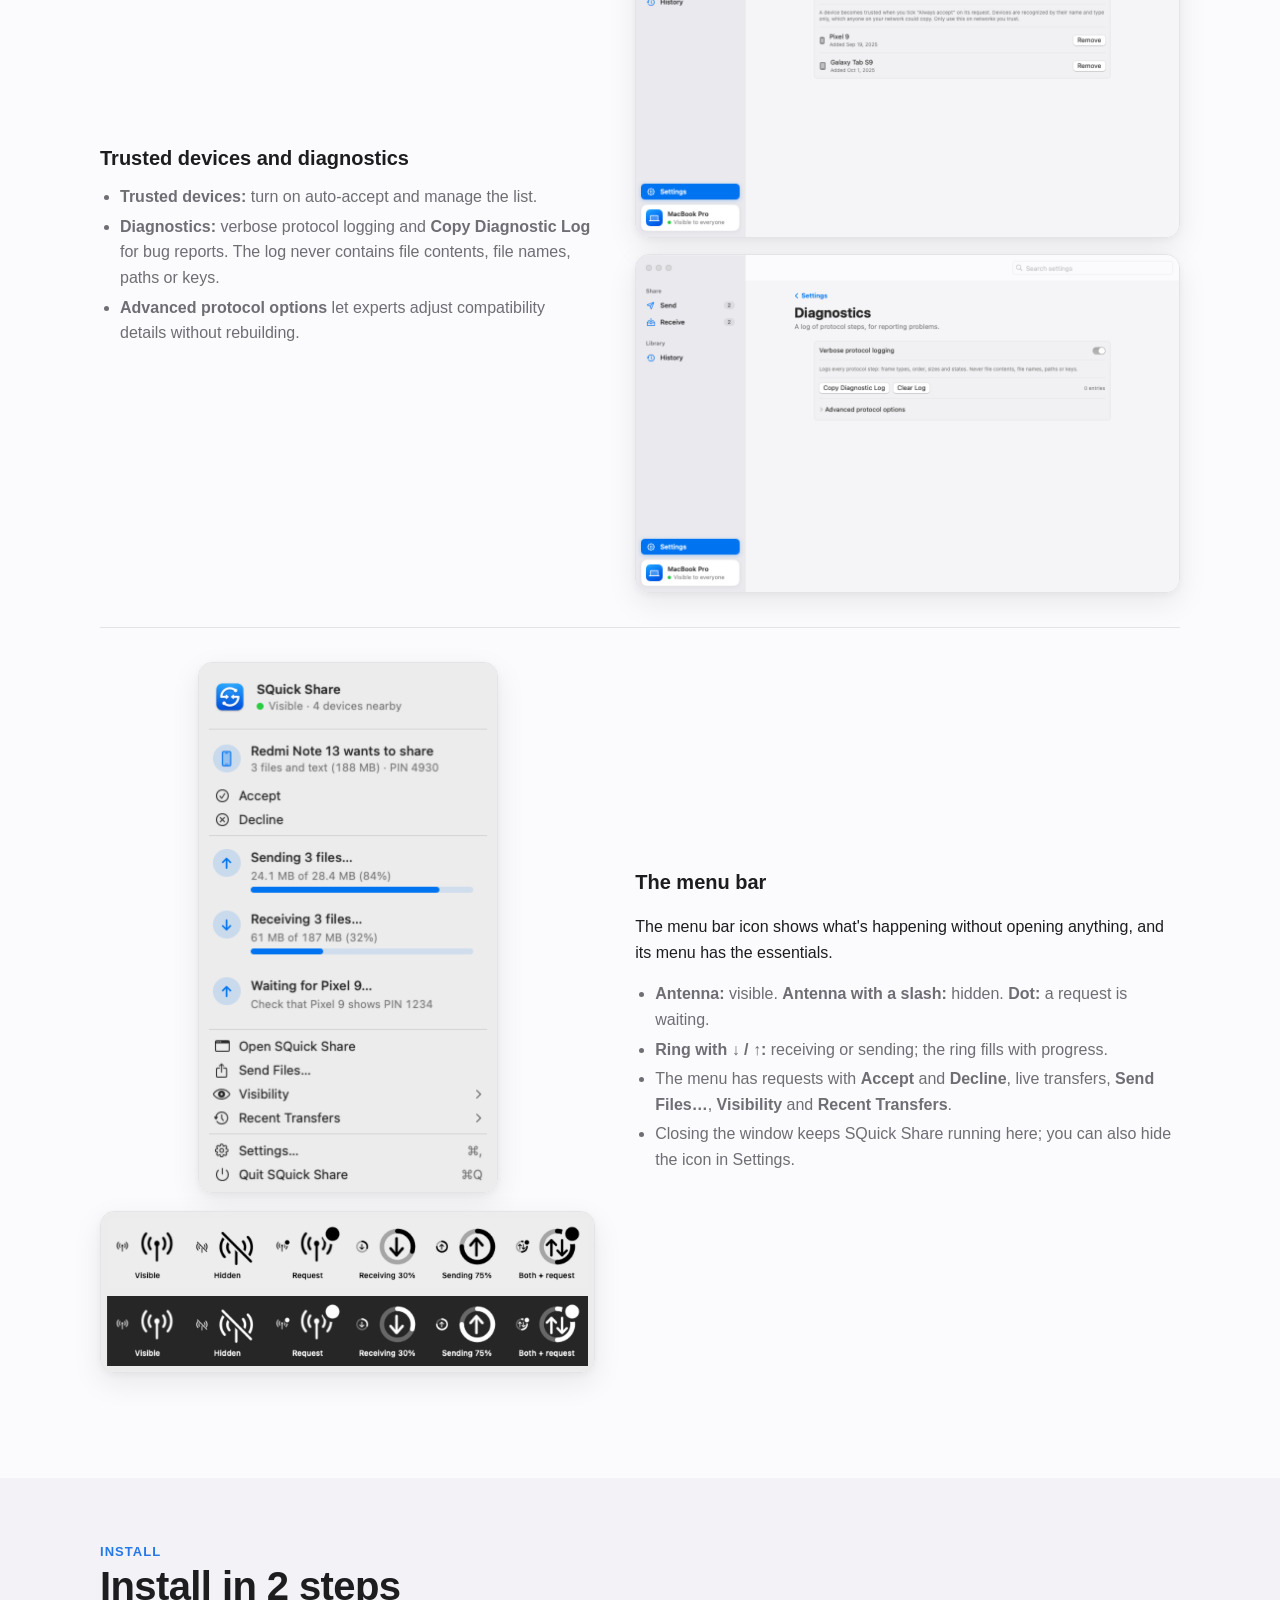
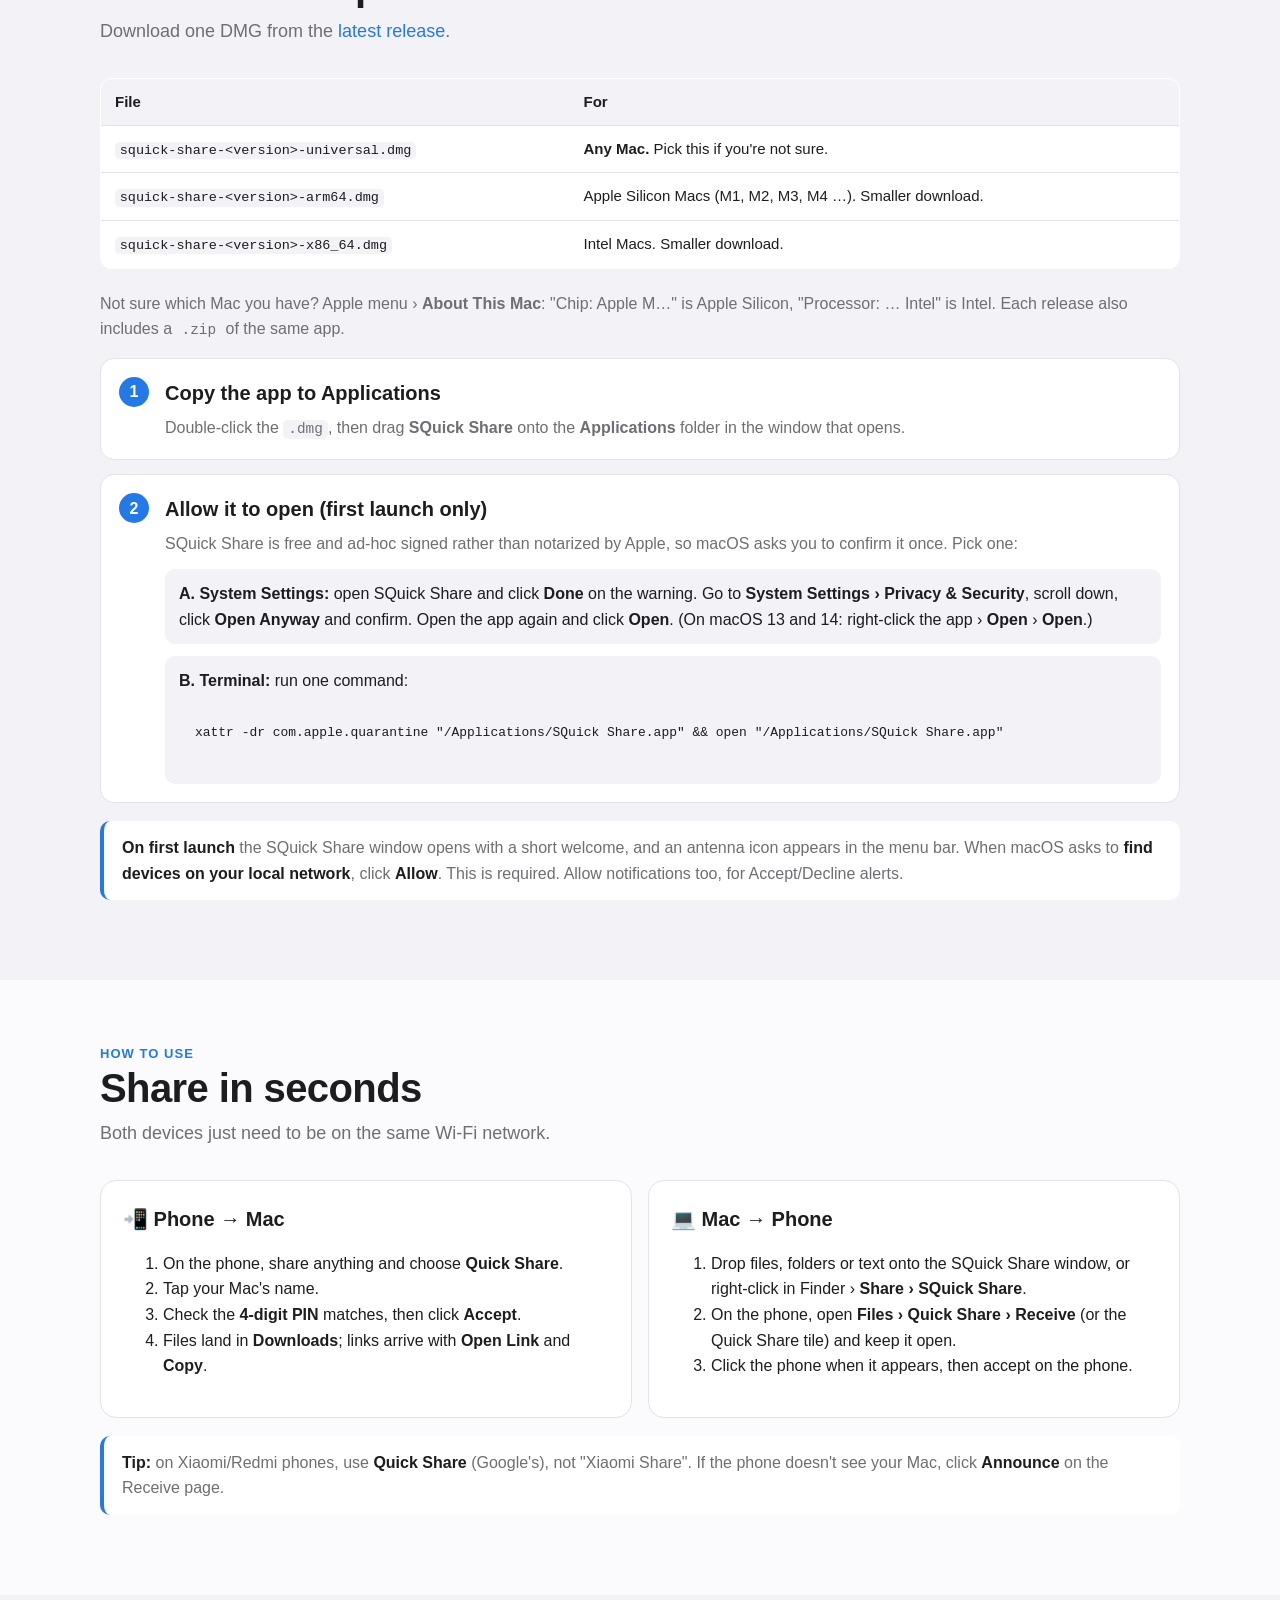
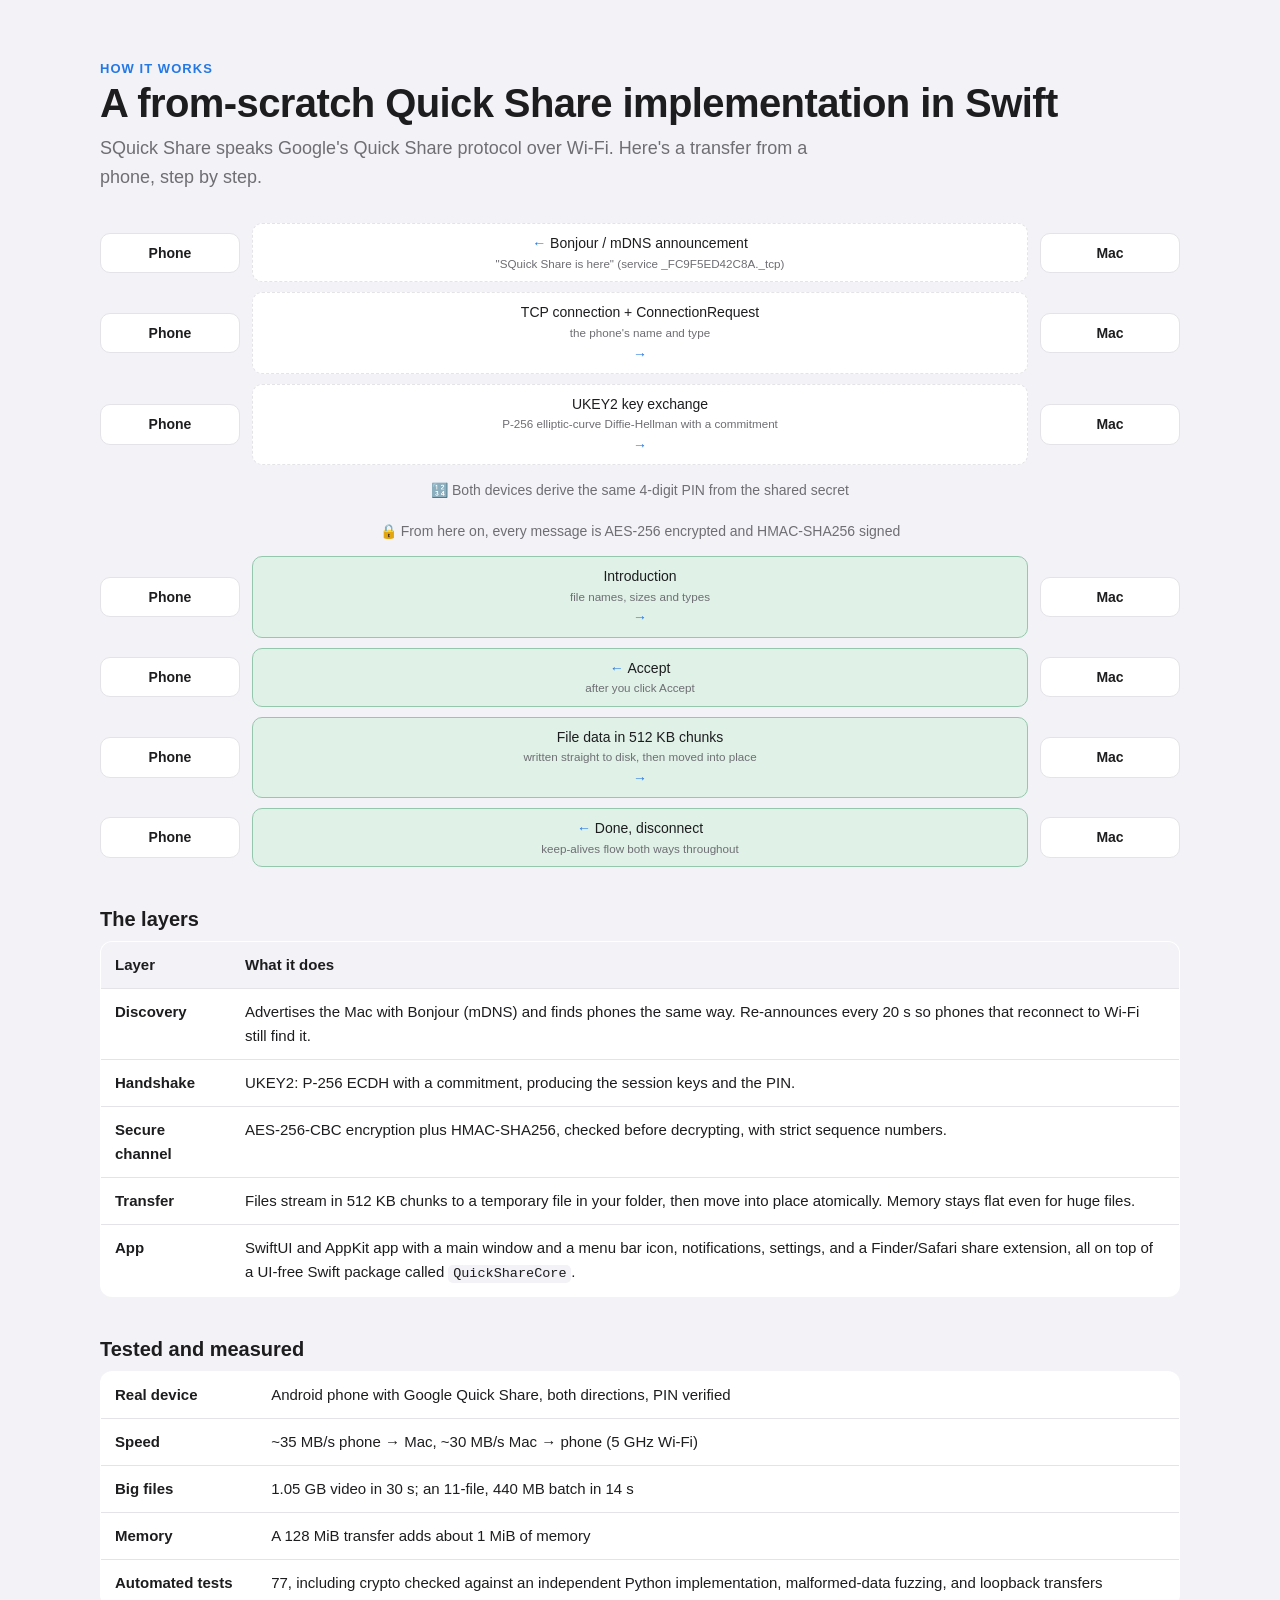
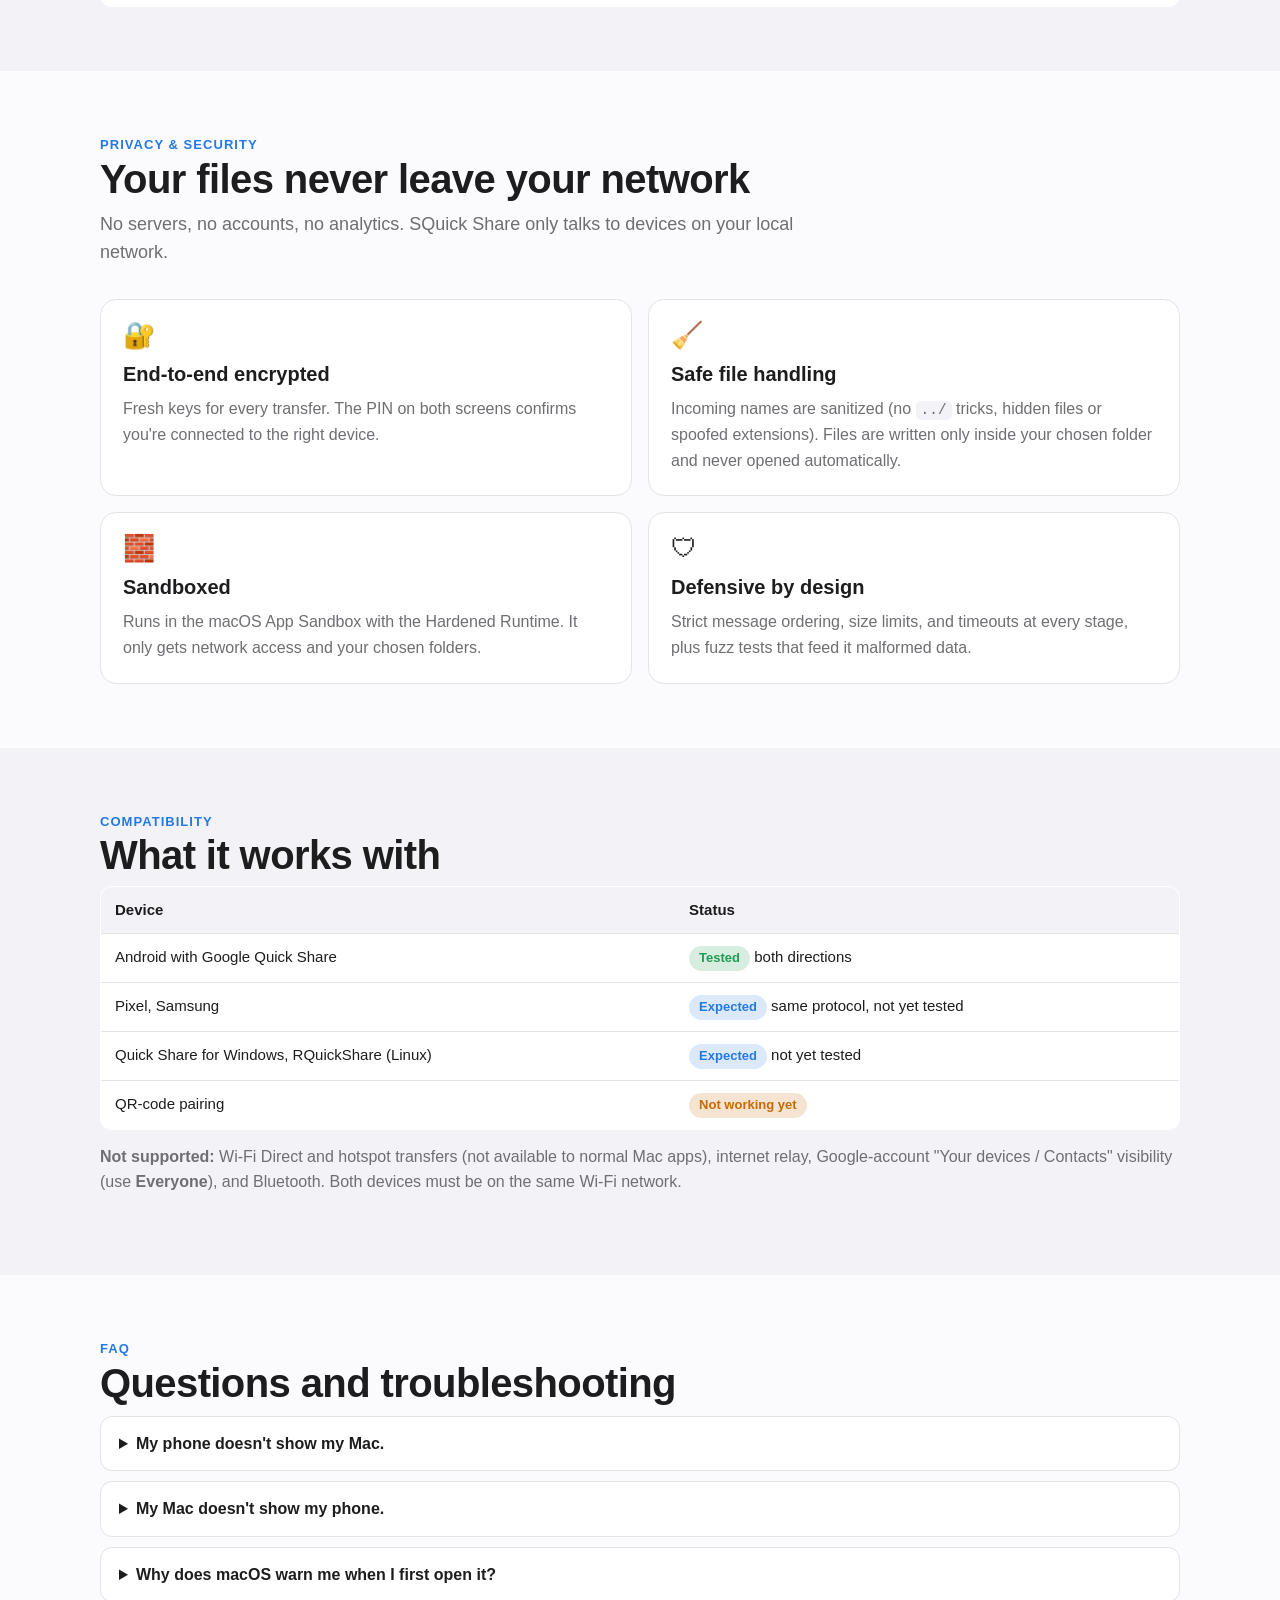
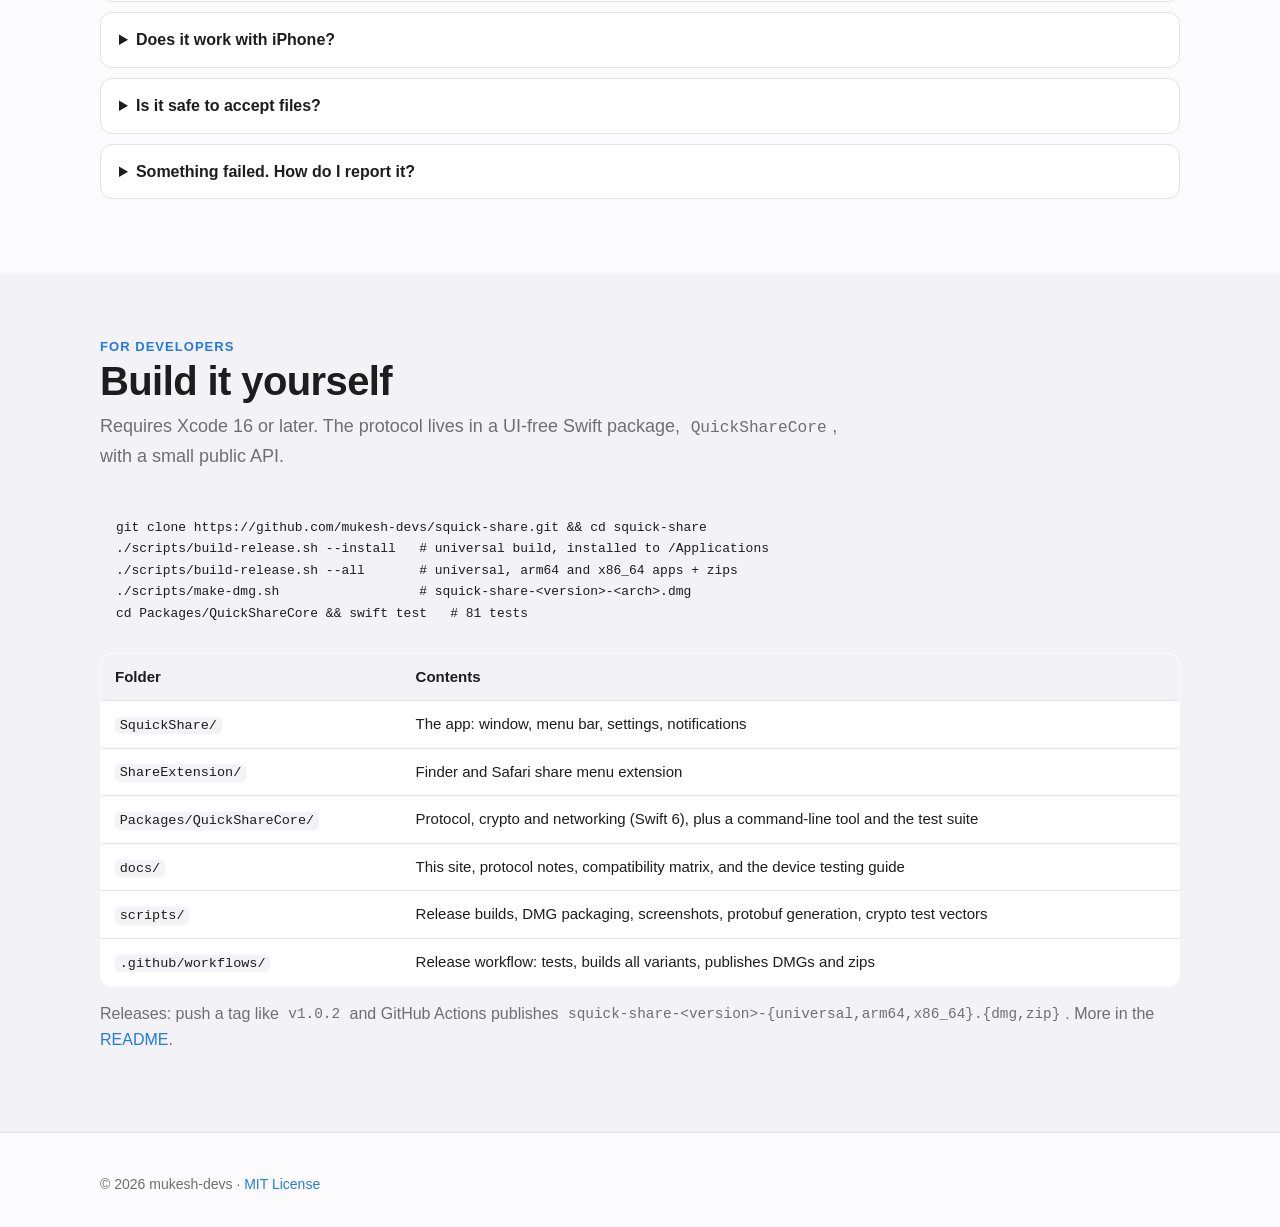
==== commit 3b3b392e: "Docs site: tour of the new window The hero, features and screenshot tour show the window (Send, Rece" ====
--- a/docs/index.html
+++ b/docs/index.html
@@ -4,7 +4,7 @@
 <meta charset="utf-8">
 <meta name="viewport" content="width=device-width, initial-scale=1, viewport-fit=cover">
 <title>SQuick Share — Quick Share for your Mac</title>
-<meta name="description" content="SQuick Share is a free, native macOS menu bar app that sends and receives files, folders and links with Android phones using Quick Share. No cable, no cloud, no account.">
+<meta name="description" content="SQuick Share is a free, native Mac app that sends and receives files, folders and links with Android phones using Quick Share. No cable, no cloud, no account.">
 <!-- Link previews (WhatsApp, Slack, X, LinkedIn…). These need full addresses, not relative paths.
      Regenerate the image with: swift scripts/make-social-preview.swift -->
 <meta property="og:type" content="website">
@@ -15,7 +15,7 @@
 <meta property="og:image" content="https://mukesh-devs.github.io/squick-share/images/social-preview.png">
 <meta property="og:image:width" content="1200">
 <meta property="og:image:height" content="630">
-<meta property="og:image:alt" content="SQuick Share: Quick Share for your Mac, with screenshots of the menu bar window and an incoming transfer">
+<meta property="og:image:alt" content="SQuick Share: Quick Share for your Mac, with screenshots of the app window and an incoming transfer">
 <meta name="twitter:card" content="summary_large_image">
 <meta name="twitter:title" content="SQuick Share — Quick Share for your Mac">
 <meta name="twitter:description" content="AirDrop-style sharing between your Mac and Android phones. Free, private, encrypted, native.">
@@ -110,6 +110,9 @@
   .hero-shots .a { width: 300px; }
   .hero-shots .b { width: 330px; margin-top: 30px; }
   .hero-shots .c { width: 300px; }
+  .hero-shots .win { width: 960px; }
+  .shot .media img.win { width: 100%; }
+  .shot .media .stack { display: flex; flex-direction: column; gap: 16px; }
 
   /* Stats */
   .stats { display: grid; grid-template-columns: repeat(4, 1fr); gap: 14px; margin: 30px 0 10px; }
@@ -225,15 +228,13 @@
     </div>
     <p class="note">Free and open source (MIT) · macOS 13 Ventura or later · Apple Silicon &amp; Intel</p>
     <div class="hero-shots">
-      <img class="a" src="images/popover-idle-light.png" alt="The SQuick Share menu bar window">
-      <img class="b" src="images/request-dark.png" alt="An incoming transfer with its PIN, in dark mode">
-      <img class="c" src="images/send-list.png" alt="Choosing a nearby device to send to">
+      <img class="win" src="images/window-send-busy-light.png" alt="The SQuick Share window: nearby devices with progress rings, a request waiting and a transfer in progress">
     </div>
     <div class="stats">
       <div class="stat"><b>~35–40 MB/s</b><span>on 5 GHz Wi-Fi</span></div>
       <div class="stat"><b>1 GB ≈ 30 s</b><span>tested with a real phone</span></div>
       <div class="stat"><b>0</b><span>accounts, servers or uploads</span></div>
-      <div class="stat"><b>77</b><span>automated tests</span></div>
+      <div class="stat"><b>81</b><span>automated tests</span></div>
     </div>
   </div>
 </header>
@@ -242,17 +243,17 @@
   <div class="wrap">
     <div class="kicker">Features</div>
     <h2>Everything you expect from AirDrop, for Android.</h2>
-    <p class="sub">Android has Quick Share. iPhone has AirDrop. The Mac had nothing that talks to Android, until squick-share.</p>
+    <p class="sub">Android has Quick Share. iPhone has AirDrop. The Mac had nothing that talks to Android, until SQuick Share.</p>
     <div class="grid g3">
       <div class="card"><div class="emoji">📥</div><h3>Receive from Android</h3><p>A prompt and a notification show who's sending, what, how big, and a 4-digit PIN to confirm it's really them.</p></div>
-      <div class="card"><div class="emoji">📤</div><h3>Send to Android</h3><p>Drag files, folders or text onto the menu bar window, choose files, or right-click in Finder › Share › squick-share.</p></div>
+      <div class="card"><div class="emoji">📤</div><h3>Send to Android</h3><p>Drop files, folders or text on the window or right on a device, choose files, or right-click in Finder › Share › SQuick Share.</p></div>
       <div class="card"><div class="emoji">⚡</div><h3>Wi-Fi speed</h3><p>Files go straight over your local network. A 1 GB video arrives in about 30 seconds on 5 GHz Wi-Fi.</p></div>
       <div class="card"><div class="emoji">📁</div><h3>Folders and batches</h3><p>Send whole folders with their structure, or dozens of files at once. Duplicate names never overwrite anything.</p></div>
-      <div class="card"><div class="emoji">🔗</div><h3>Links and text</h3><p>Shared links open in a small window with Open Link and Copy. Nothing ever opens automatically.</p></div>
-      <div class="card"><div class="emoji">📊</div><h3>Live progress</h3><p>Speed, time left and cancel for every transfer, plus a progress ring right in the menu bar.</p></div>
+      <div class="card"><div class="emoji">🔗</div><h3>Links and text</h3><p>Shared links and text arrive as a notification with Open Link and Copy, and in the window. Nothing ever opens automatically.</p></div>
+      <div class="card"><div class="emoji">📊</div><h3>Live progress</h3><p>Speed, time left and cancel for every transfer, a ring around the device you're sending to, and progress in the menu bar.</p></div>
       <div class="card"><div class="emoji">🔒</div><h3>Private and encrypted</h3><p>End-to-end encrypted, device to device. No servers, no accounts, no analytics.</p></div>
       <div class="card"><div class="emoji">✅</div><h3>Trusted devices</h3><p>Optionally auto-accept from your own phone after you approve it once.</p></div>
-      <div class="card"><div class="emoji">🍏</div><h3>A real Mac app</h3><p>Native Swift and SwiftUI, light and dark mode, VoiceOver labels, launch at login, sandboxed.</p></div>
+      <div class="card"><div class="emoji">🍏</div><h3>A real Mac app</h3><p>Native Swift and SwiftUI, a proper window with a sidebar and toolbar, light and dark mode, VoiceOver labels, sandboxed.</p></div>
     </div>
   </div>
 </section>
@@ -261,99 +262,80 @@
   <div class="wrap">
     <div class="kicker">Screenshots</div>
     <h2>A tour of the app</h2>
-    <p class="sub">SQuick Share lives in your menu bar. Every screen below is rendered from the real app.</p>
+    <p class="sub">A window with Send, Receive, History and Settings, plus a menu bar icon for quick access. Every screen below is rendered from the real app.</p>
 
     <div class="shot">
-      <div class="media"><div class="pair">
-        <img src="images/popover-idle-light.png" width="300" alt="Menu bar window, light mode">
-        <img src="images/popover-idle-dark.png" width="300" alt="Menu bar window, dark mode">
-      </div></div>
-      <div>
-        <h3>The menu bar window</h3>
-        <p>Click the antenna icon in the menu bar to open it.</p>
-        <ul>
-          <li>The status line shows how other devices see you ("Visible as MacBook Pro").</li>
-          <li>Drop files, folders or text in the dashed area, or use <b>Choose Files…</b> and <b>Send Text…</b>.</li>
-          <li><b>Recent</b> lists finished transfers, with a magnifier to show the file in Finder.</li>
-          <li>The <b>eye</b> menu switches visibility and has <b>Announce Again</b>.</li>
+      <div class="media"><img class="win" src="images/window-send-light.png" alt="The SQuick Share window on the Send page"></div>
+      <div>
+        <h3>The window</h3>
+        <p>Open SQuick Share from the Dock, Launchpad or the menu bar icon.</p>
+        <ul>
+          <li>The sidebar has <b>Send</b>, <b>Receive</b>, <b>History</b> and <b>Settings</b> (⌘1, ⌘2, ⌘3, ⌘,), with a badge when something needs you.</li>
+          <li>The <b>This Mac</b> card shows your name and whether phones can see you.</li>
+          <li>Drop files, folders or links anywhere in the window, or use <b>Choose Files</b> and <b>Send Text</b> in the toolbar.</li>
+          <li>It behaves like any Mac window: it stays on its own desktop, goes behind other apps and supports full screen.</li>
         </ul>
       </div>
     </div>
 
     <div class="shot flip">
-      <div class="media"><img src="images/popover-light.png" width="330" alt="Requests and active transfers"></div>
-      <div>
-        <h3>Requests and live transfers</h3>
-        <p>Anything that needs you comes first.</p>
-        <ul>
-          <li><b>Requests:</b> accept or decline right from the window, with the PIN shown.</li>
-          <li><b>Active:</b> each transfer shows a progress bar, size, speed and time left, with <b>Cancel</b>.</li>
-          <li>While sending, the PIN is shown large so you can compare it with the phone, plus a <b>PIN doesn't match</b> button.</li>
-          <li>Errors are explained in plain words, like "The other device declined the transfer."</li>
+      <div class="media"><img class="win" src="images/window-send-busy-dark.png" alt="Sending: device cards with a progress ring, a PIN and a sent tick, in dark mode"></div>
+      <div>
+        <h3>Sending to a phone</h3>
+        <p>Nearby devices appear as cards. Click one to choose files, or drop files right on it.</p>
+        <ul>
+          <li>A ring around the device fills as it sends, like AirDrop; a green tick means it arrived.</li>
+          <li>While the phone decides, its card shows the <b>PIN</b> to compare, and the transfer has a <b>PIN doesn't match</b> button.</li>
+          <li>Each transfer shows its files, size, speed and time left, with <b>Cancel</b>.</li>
+          <li><b>Phone not listed?</b> explains how to make an Android phone visible (Files › Quick Share › Receive).</li>
         </ul>
       </div>
     </div>
 
     <div class="shot">
-      <div class="media"><div class="pair">
-        <img src="images/request-light.png" width="330" alt="Incoming transfer prompt, light mode">
-        <img src="images/request-dark.png" width="330" alt="Incoming transfer prompt, dark mode">
-      </div></div>
-      <div>
-        <h3>Accept or decline</h3>
-        <p>When a phone sends you something, a floating window and a notification appear.</p>
-        <ul>
-          <li>Who's sending, every file with its type icon, size and folder, and the total.</li>
-          <li>A large <b>4-digit PIN</b> that should match the phone's screen.</li>
-          <li><b>Always accept from this device</b> adds it to your trusted devices.</li>
-          <li>Files are saved to your chosen folder and are never opened automatically.</li>
+      <div class="media"><img class="win" src="images/window-receive-busy-light.png" alt="Receive: visibility, a request with its PIN, and a transfer coming in"></div>
+      <div>
+        <h3>Receiving and the PIN check</h3>
+        <p>When a phone sends you something, a notification with <b>Accept</b> and <b>Decline</b> appears, and the request waits on the Receive page.</p>
+        <ul>
+          <li>Who's sending, what (with file-type icons) and how big, and the <b>4-digit PIN</b> in large digits to compare with the phone.</li>
+          <li><b>Always accept</b> adds the device to your trusted devices; <b>PIN doesn't match</b> declines it.</li>
+          <li>Choose who can see this Mac: <b>Everyone</b>, <b>10 Minutes</b> or <b>No One</b>. <b>Announce</b> tells nearby phones about it right away.</li>
+          <li>Links and text arrive with <b>Open Link</b> and <b>Copy</b>. Files are saved to your chosen folder and never opened automatically.</li>
         </ul>
       </div>
     </div>
 
     <div class="shot flip">
-      <div class="media"><div class="pair">
-        <img src="images/send-list.png" width="300" alt="Choosing a nearby device">
-        <img src="images/send-qr.png" width="300" alt="Send panel with QR code">
-      </div></div>
-      <div>
-        <h3>Sending to a phone</h3>
-        <p>After you drop something, nearby devices appear automatically. Click one to send.</p>
-        <ul>
-          <li>Phones, tablets and computers each get their own icon.</li>
-          <li><b>Phone not listed?</b> explains how to make an Android phone visible (Files › Quick Share › Receive).</li>
-          <li>The QR-code option is shown on the right. <span class="pill no">Not working yet</span></li>
+      <div class="media"><img class="win" src="images/window-history-dark.png" alt="History grouped by day, in dark mode"></div>
+      <div>
+        <h3>History</h3>
+        <p>Everything you sent and received, grouped by day.</p>
+        <ul>
+          <li>Show <b>All</b>, <b>Received</b> or <b>Sent</b>, and search with ⌘F.</li>
+          <li>Double-click to open: received files show in Finder, links open in the browser.</li>
+          <li>Drag a received file out to Finder, or right-click to show it in Finder, copy it or remove it from History.</li>
         </ul>
       </div>
     </div>
 
     <div class="shot">
-      <div class="media"><img src="images/text.png" width="340" alt="Received text window"></div>
-      <div>
-        <h3>Received links and text</h3>
-        <p>Links and text from your phone open in a small window with <b>Copy</b>, and <b>Open Link</b> for web addresses. Nothing opens by itself.</p>
+      <div class="media"><img class="win" src="images/window-settings-light.png" alt="Settings"></div>
+      <div>
+        <h3>Settings</h3>
+        <ul>
+          <li><b>Name</b>, <b>Visible to</b> and <b>Save files to</b>: how this Mac appears and where files go.</li>
+          <li><b>Open at login</b>, <b>Show in menu bar</b>, <b>Always show in Dock</b> and <b>Notifications</b>.</li>
+          <li><b>Detect phones with Bluetooth</b> (it only listens; nothing is sent) and limiting to <b>Wi-Fi or Ethernet</b>.</li>
+          <li>Search settings from the toolbar.</li>
+        </ul>
       </div>
     </div>
 
     <div class="shot flip">
-      <div class="media"><div class="pair">
-        <img src="images/settings-general.png" width="380" alt="General settings">
-      </div></div>
-      <div>
-        <h3>Settings</h3>
-        <ul>
-          <li><b>Device name:</b> what phones see.</li>
-          <li><b>Visibility:</b> Everyone, Hidden, or Visible for 10 minutes.</li>
-          <li><b>Save files to:</b> Downloads or any folder you choose.</li>
-          <li><b>Launch at login</b>, <b>notifications</b>, and limiting to <b>Wi-Fi or Ethernet</b>.</li>
-        </ul>
-      </div>
-    </div>
-
-    <div class="shot">
-      <div class="media"><div class="pair">
-        <img src="images/settings-trusted.png" width="380" alt="Trusted devices settings">
-        <img src="images/settings-diagnostics.png" width="380" alt="Diagnostics settings">
+      <div class="media"><div class="stack">
+        <img class="win" src="images/settings-trusted.png" alt="Trusted devices settings">
+        <img class="win" src="images/settings-diagnostics.png" alt="Diagnostics settings">
       </div></div>
       <div>
         <h3>Trusted devices and diagnostics</h3>
@@ -365,15 +347,19 @@
       </div>
     </div>
 
-    <div class="shot flip">
-      <div class="media"><img class="icons-strip" src="images/menubar-icons.png" alt="Menu bar icon states"></div>
-      <div>
-        <h3>The menu bar icon</h3>
-        <p>See what's happening without opening anything:</p>
-        <ul>
-          <li><b>Antenna:</b> visible. <b>Antenna with a slash:</b> hidden.</li>
-          <li><b>Dot:</b> a request is waiting for you.</li>
+    <div class="shot">
+      <div class="media"><div class="pair">
+        <img src="images/menu-light.png" width="300" alt="The menu bar menu with a request and transfers">
+      </div>
+      <img class="icons-strip" src="images/menubar-icons.png" alt="Menu bar icon states"></div>
+      <div>
+        <h3>The menu bar</h3>
+        <p>The menu bar icon shows what's happening without opening anything, and its menu has the essentials.</p>
+        <ul>
+          <li><b>Antenna:</b> visible. <b>Antenna with a slash:</b> hidden. <b>Dot:</b> a request is waiting.</li>
           <li><b>Ring with ↓ / ↑:</b> receiving or sending; the ring fills with progress.</li>
+          <li>The menu has requests with <b>Accept</b> and <b>Decline</b>, live transfers, <b>Send Files…</b>, <b>Visibility</b> and <b>Recent Transfers</b>.</li>
+          <li>Closing the window keeps SQuick Share running here; you can also hide the icon in Settings.</li>
         </ul>
       </div>
     </div>
@@ -409,7 +395,7 @@
         </div>
       </div>
     </div>
-    <p class="callout" style="margin-top:18px"><b>On first launch</b> an antenna icon appears in the menu bar (there's no Dock icon). When macOS asks to <b>find devices on your local network</b>, click <b>Allow</b>. This is required. Allow notifications too, for Accept/Decline alerts.</p>
+    <p class="callout" style="margin-top:18px"><b>On first launch</b> the SQuick Share window opens with a short welcome, and an antenna icon appears in the menu bar. When macOS asks to <b>find devices on your local network</b>, click <b>Allow</b>. This is required. Allow notifications too, for Accept/Decline alerts.</p>
   </div>
 </section>
 
@@ -425,7 +411,7 @@
           <li>On the phone, share anything and choose <b>Quick Share</b>.</li>
           <li>Tap your Mac's name.</li>
           <li>Check the <b>4-digit PIN</b> matches, then click <b>Accept</b>.</li>
-          <li>Files land in <b>Downloads</b>; links open in a small window.</li>
+          <li>Files land in <b>Downloads</b>; links arrive with <b>Open Link</b> and <b>Copy</b>.</li>
         </ol>
       </div>
       <div class="card">
@@ -437,7 +423,7 @@
         </ol>
       </div>
     </div>
-    <p class="callout" style="margin-top:18px"><b>Tip:</b> on Xiaomi/Redmi phones, use <b>Quick Share</b> (Google's), not "Xiaomi Share". If the phone doesn't see your Mac, choose <b>Announce Again</b> from the eye menu.</p>
+    <p class="callout" style="margin-top:18px"><b>Tip:</b> on Xiaomi/Redmi phones, use <b>Quick Share</b> (Google's), not "Xiaomi Share". If the phone doesn't see your Mac, click <b>Announce</b> on the Receive page.</p>
   </div>
 </section>
 
@@ -466,7 +452,7 @@
         <tr><td><b>Handshake</b></td><td>UKEY2: P-256 ECDH with a commitment, producing the session keys and the PIN.</td></tr>
         <tr><td><b>Secure channel</b></td><td>AES-256-CBC encryption plus HMAC-SHA256, checked before decrypting, with strict sequence numbers.</td></tr>
         <tr><td><b>Transfer</b></td><td>Files stream in 512 KB chunks to a temporary file in your folder, then move into place atomically. Memory stays flat even for huge files.</td></tr>
-        <tr><td><b>App</b></td><td>SwiftUI menu bar app, notifications, settings, and a Finder/Safari share extension, all on top of a UI-free Swift package called <code>QuickShareCore</code>.</td></tr>
+        <tr><td><b>App</b></td><td>SwiftUI and AppKit app with a main window and a menu bar icon, notifications, settings, and a Finder/Safari share extension, all on top of a UI-free Swift package called <code>QuickShareCore</code>.</td></tr>
       </table>
     </div>
 
@@ -521,7 +507,7 @@
     <details><summary>My phone doesn't show my Mac.</summary>
       <ul>
         <li>Make sure both are on the same Wi-Fi network, not a guest network, and no VPN is running.</li>
-        <li>Check the status line says <b>Visible as …</b>, then choose <b>Announce Again</b> from the eye menu.</li>
+        <li>Check the status line says <b>Visible as …</b>, then click <b>Announce</b> on the Receive page.</li>
         <li>If the window says <b>Local network permission is off</b>, click <b>Open System Settings</b> and turn SQuick Share on.</li>
         <li>Some routers block the multicast traffic discovery uses. Quick test: connect the Mac to the phone's hotspot.</li>
       </ul>
@@ -553,11 +539,11 @@
 ./scripts/build-release.sh --install   # universal build, installed to /Applications
 ./scripts/build-release.sh --all       # universal, arm64 and x86_64 apps + zips
 ./scripts/make-dmg.sh                  # squick-share-&lt;version&gt;-&lt;arch&gt;.dmg
-cd Packages/QuickShareCore && swift test   # 77 tests</code></pre>
+cd Packages/QuickShareCore && swift test   # 81 tests</code></pre>
     <div class="table-wrap">
       <table>
         <tr><th>Folder</th><th>Contents</th></tr>
-        <tr><td><code>SquickShare/</code></td><td>The SwiftUI menu bar app: views, settings, notifications</td></tr>
+        <tr><td><code>SquickShare/</code></td><td>The app: window, menu bar, settings, notifications</td></tr>
         <tr><td><code>ShareExtension/</code></td><td>Finder and Safari share menu extension</td></tr>
         <tr><td><code>Packages/QuickShareCore/</code></td><td>Protocol, crypto and networking (Swift 6), plus a command-line tool and the test suite</td></tr>
         <tr><td><code>docs/</code></td><td>This site, protocol notes, compatibility matrix, and the device testing guide</td></tr>
